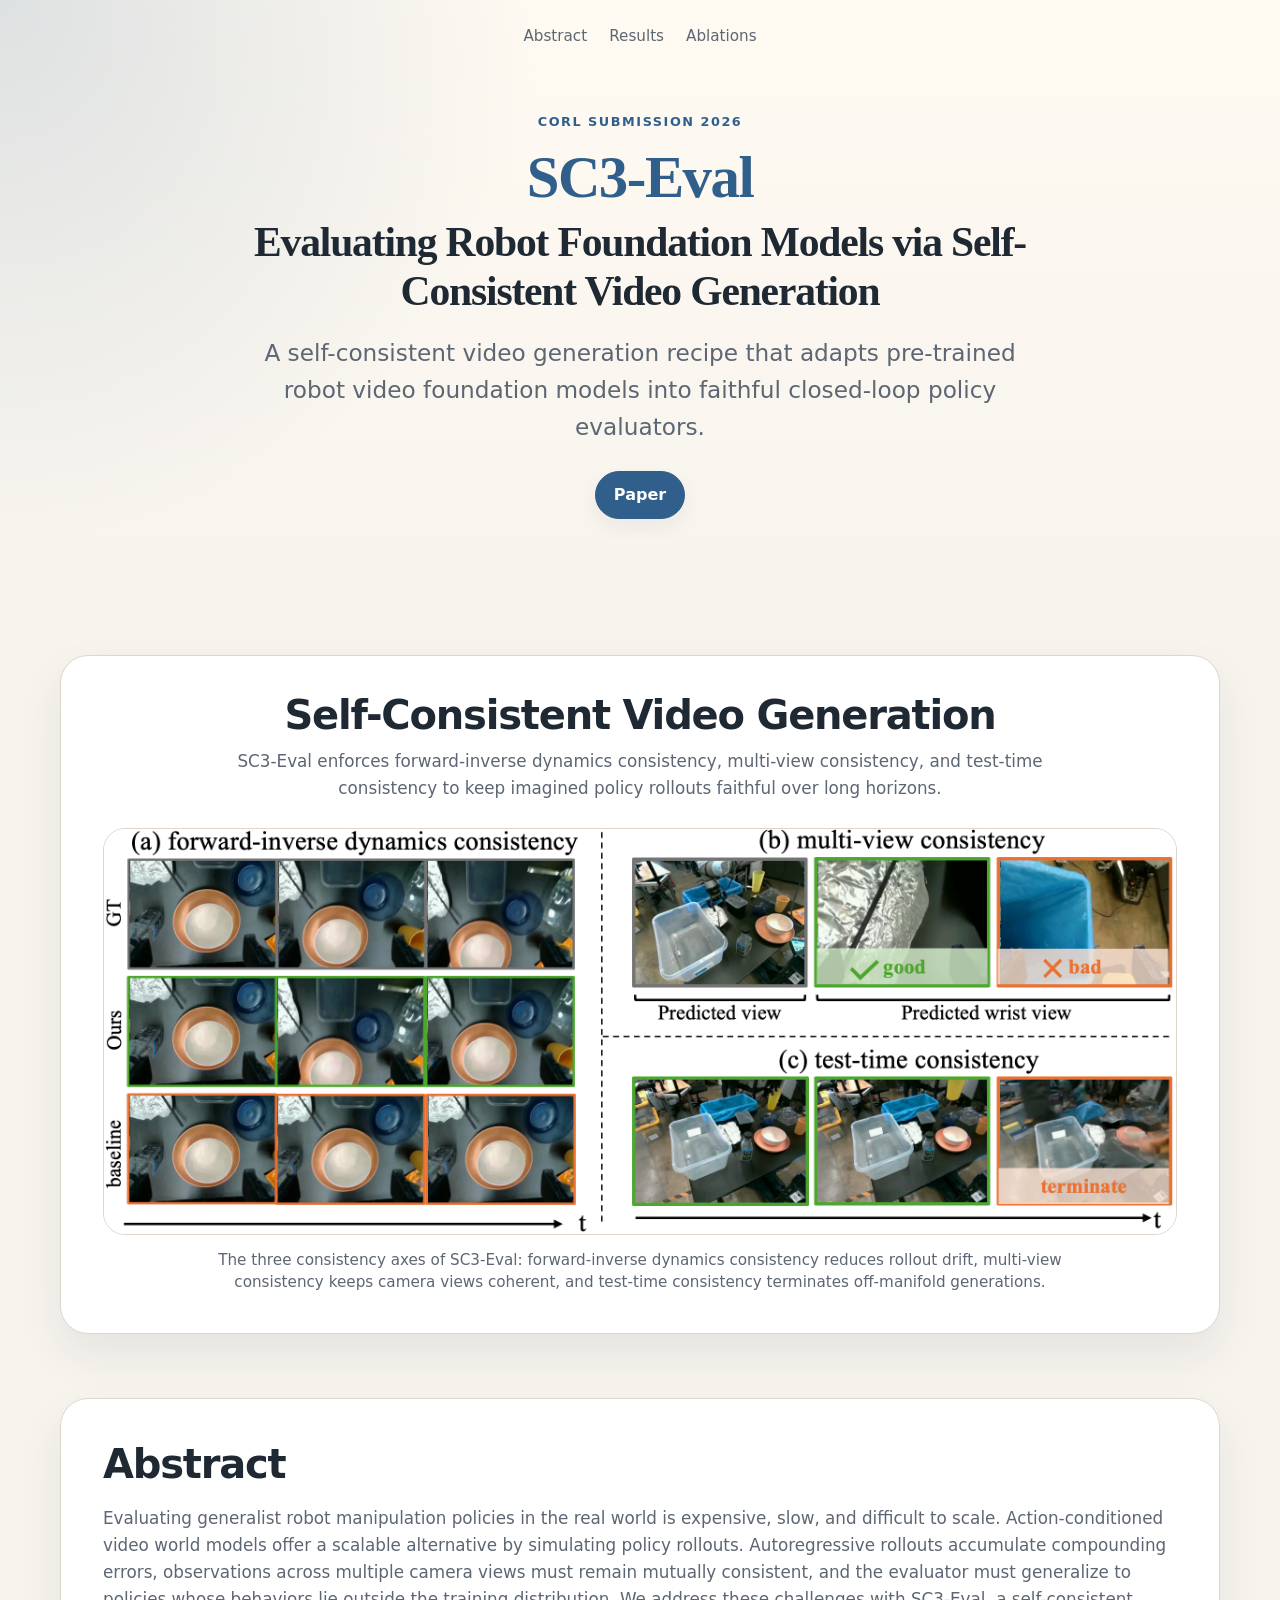
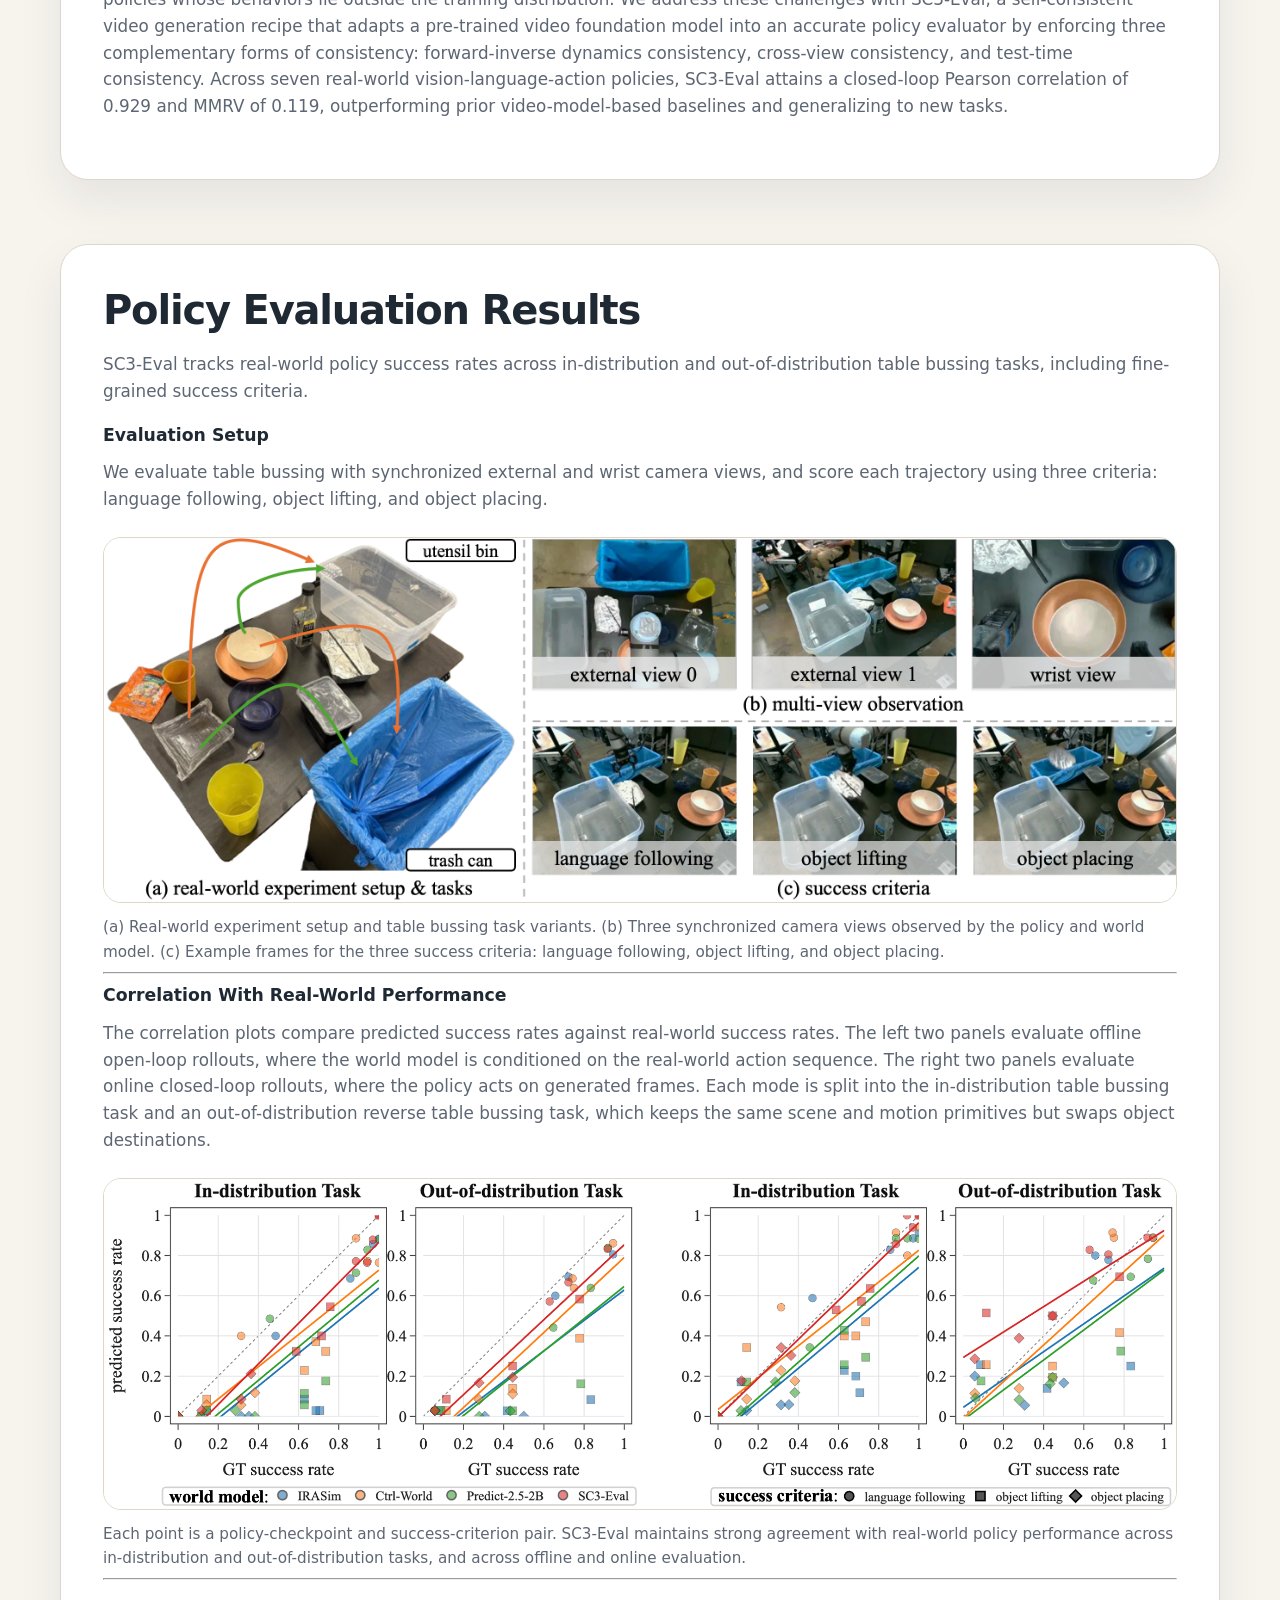
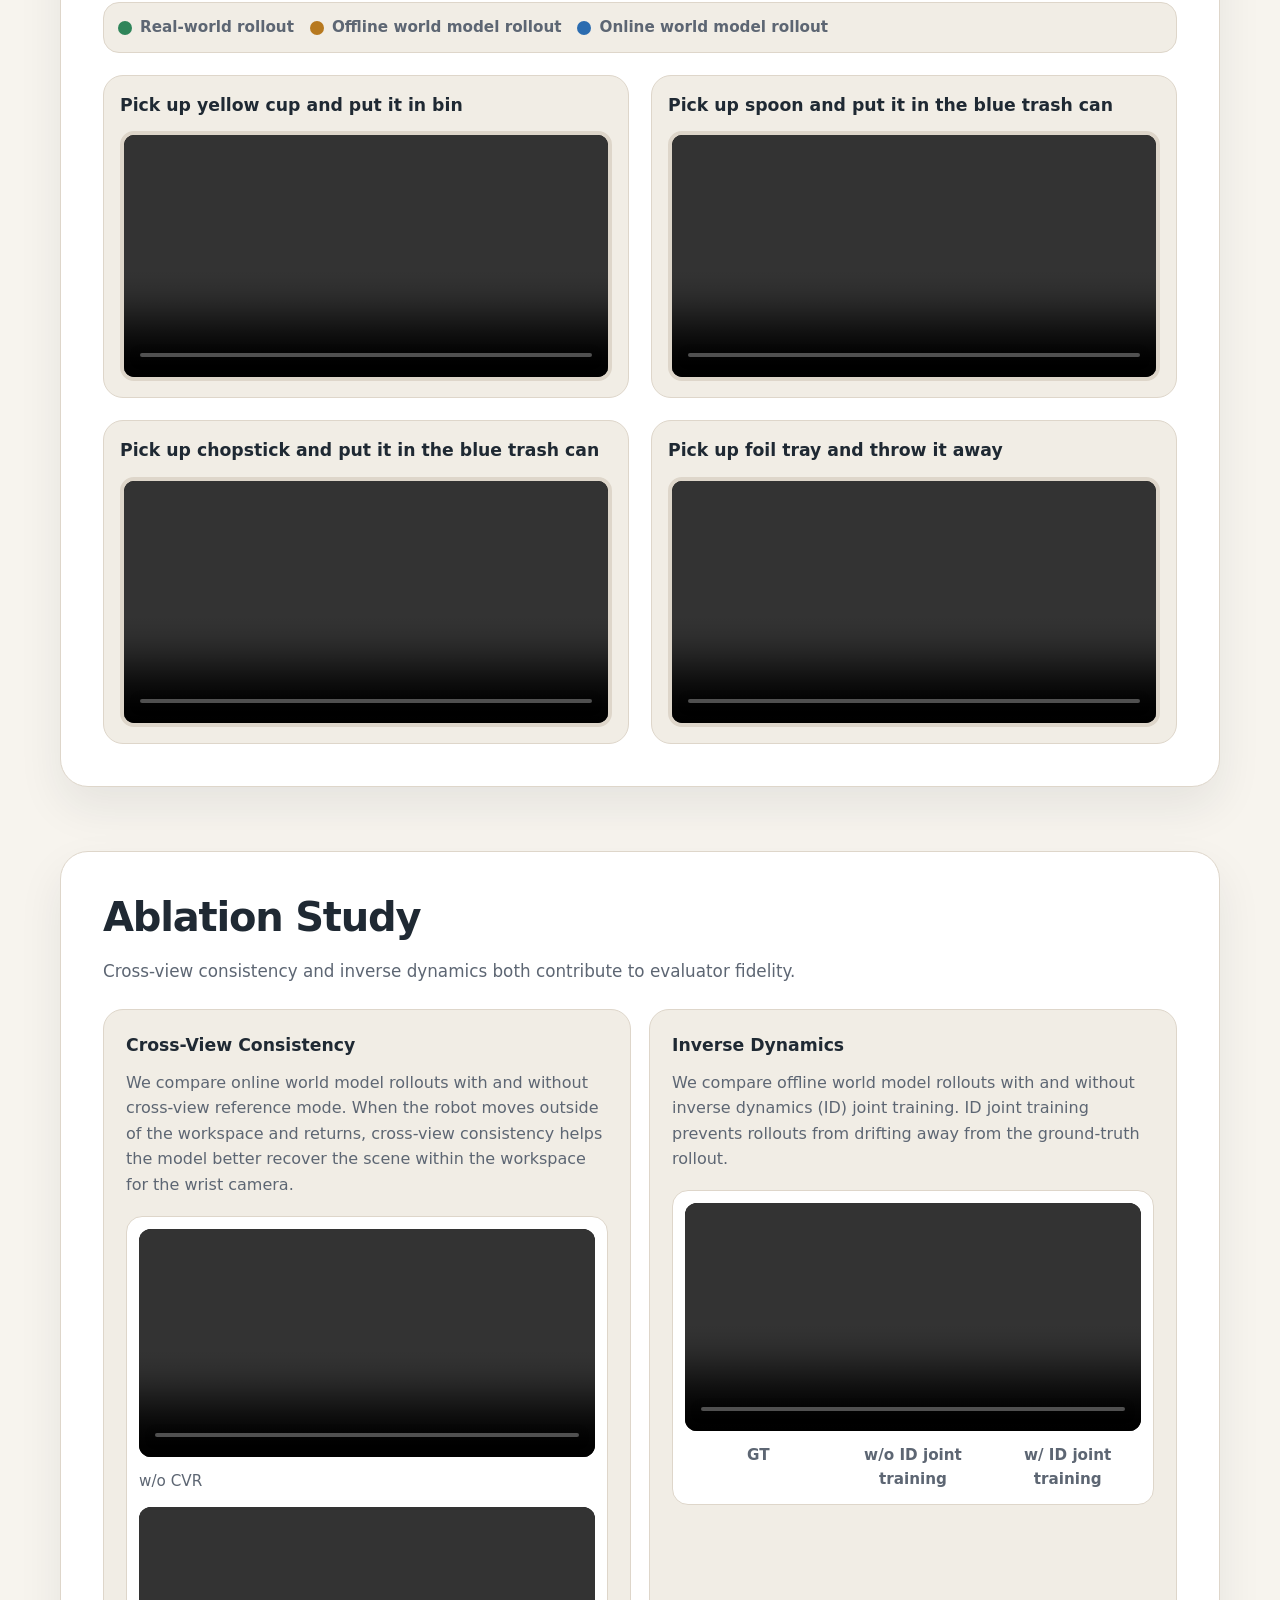
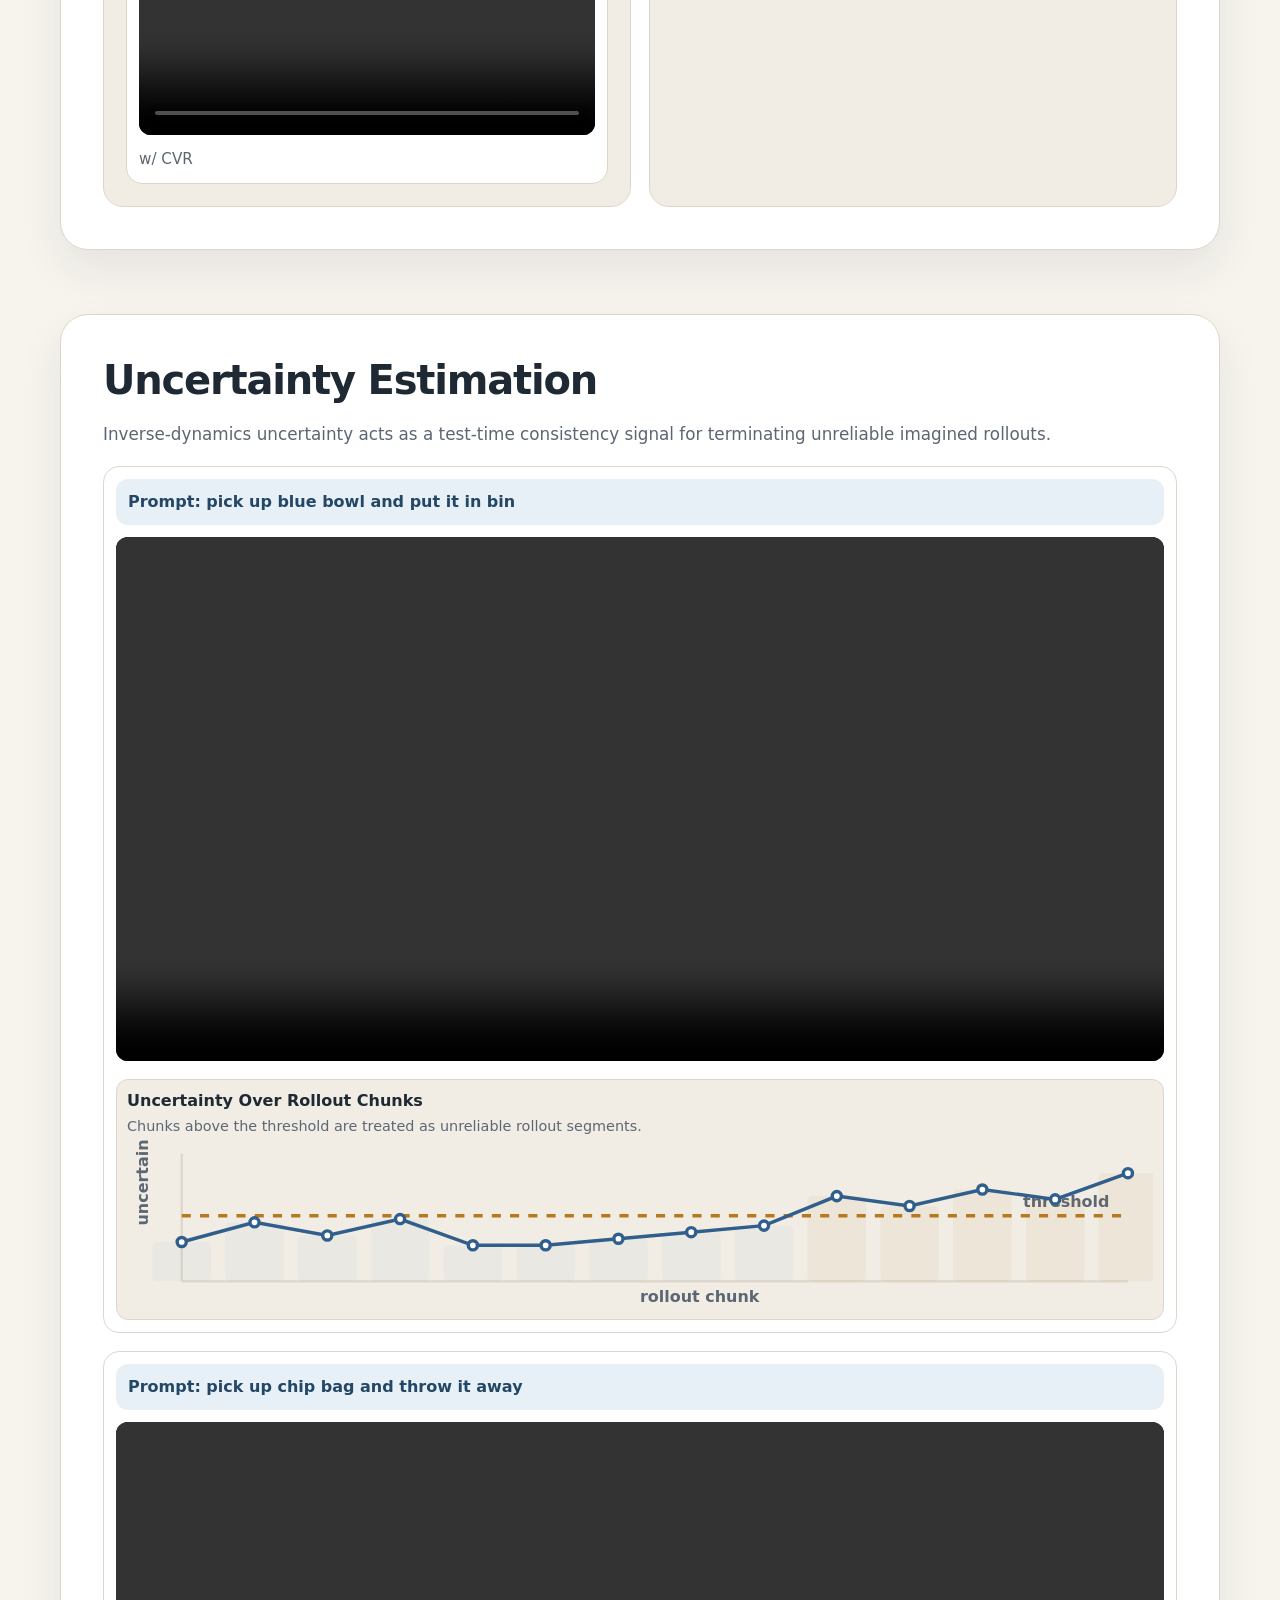
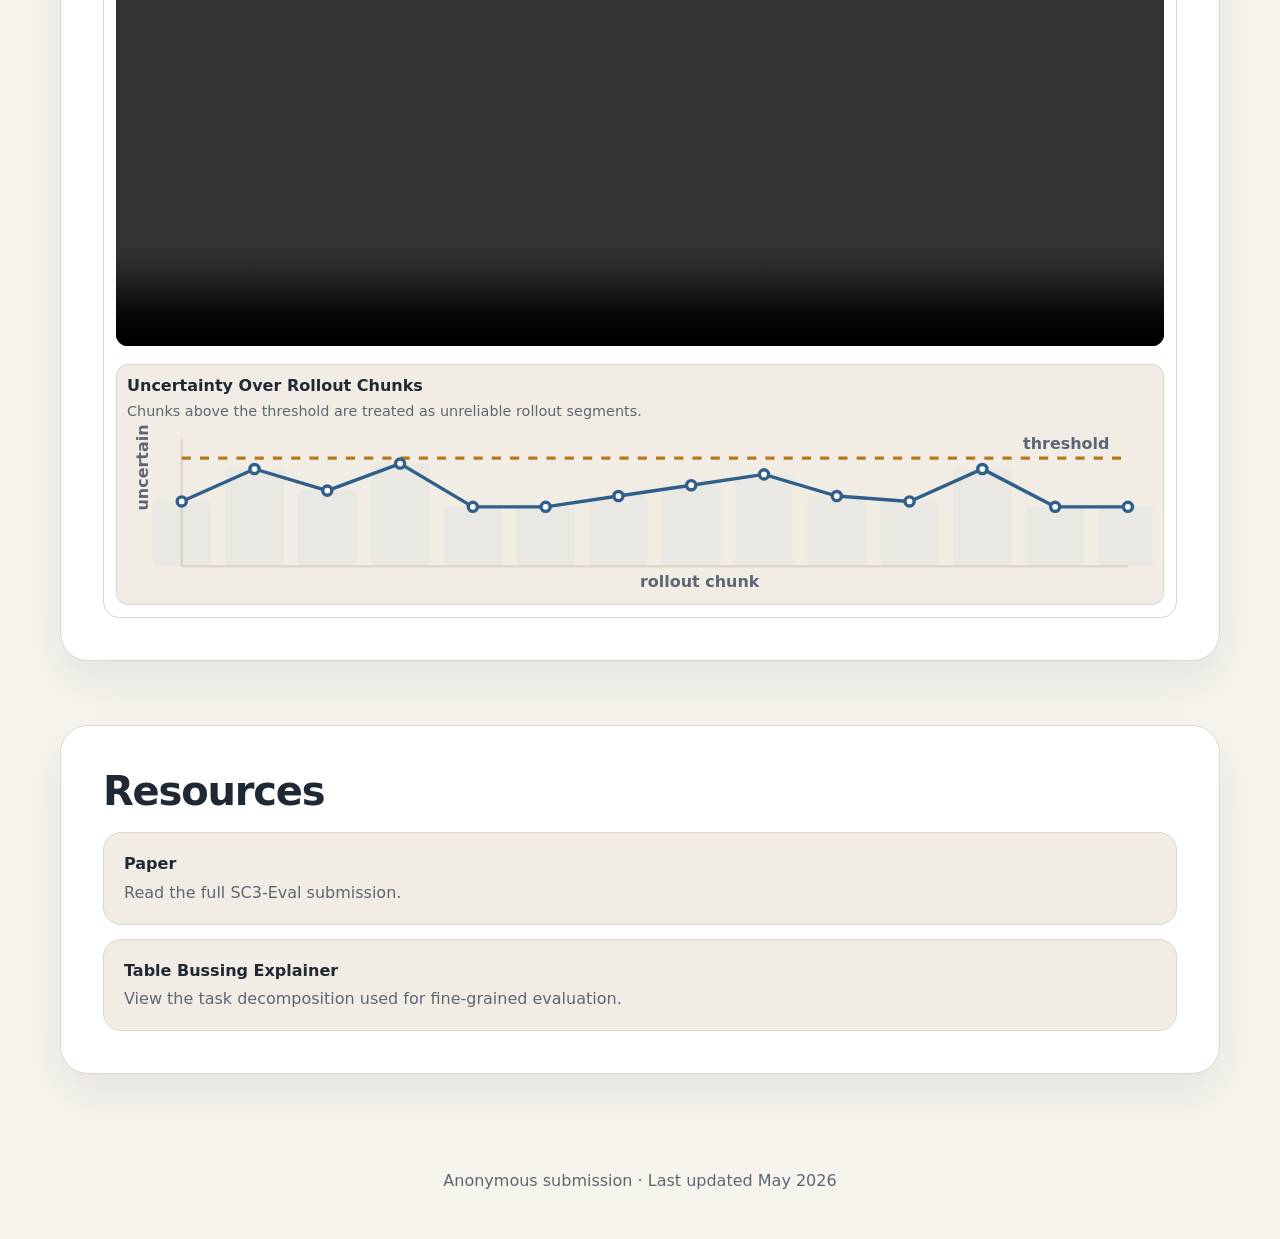
==== index.html @ d570b3e8 "update" ====
<!doctype html>
<html lang="en">
  <head>
    <meta charset="utf-8">
    <meta name="viewport" content="width=device-width, initial-scale=1">
    <meta
      name="description"
      content="Project page for SC3-Eval: Evaluating Robot Foundation Models via Self-Consistent Video Generation."
    >
    <title>SC3-Eval | Project Page</title>
    <link rel="stylesheet" href="styles.css">
  </head>
  <body>
    <header class="site-hero">
      <nav class="top-nav" aria-label="Page sections">
        <a href="#abstract">Abstract</a>
        <a href="#results">Results</a>
        <a href="#ablation-study">Ablations</a>
      </nav>

      <div class="container hero-content">
        <p class="eyebrow">CoRL Submission 2026</p>
        <h1>
          <span class="title-prefix">SC3-Eval</span>
          <span class="title-main">Evaluating Robot Foundation Models via Self-Consistent Video Generation</span>
        </h1>
        <p class="subtitle">
          A self-consistent video generation recipe that adapts pre-trained robot video foundation models into faithful closed-loop policy evaluators.
        </p>

        <div class="button-row" aria-label="Project links">
          <a class="button primary" href="assets/Cosmos%20PI%20Policy%20Evaluation%20%282%29.pdf">Paper</a>
        </div>
      </div>
    </header>

    <main>
      <section class="container teaser-section" aria-labelledby="teaser-title">
        <h2 id="teaser-title">Self-Consistent Video Generation</h2>
        <p>
          SC3-Eval enforces forward-inverse dynamics consistency, multi-view
          consistency, and test-time consistency to keep imagined policy rollouts
          faithful over long horizons.
        </p>
        <figure class="teaser-figure">
          <img
            class="teaser-image"
            src="assets/teaser_v4.png"
            alt="SC3-Eval consistency axes for forward-inverse dynamics, multi-view prediction, and test-time rollout termination"
          >
          <figcaption>
            The three consistency axes of SC3-Eval: forward-inverse dynamics
            consistency reduces rollout drift, multi-view consistency keeps
            camera views coherent, and test-time consistency terminates
            off-manifold generations.
          </figcaption>
        </figure>
      </section>

      <section class="container section" id="abstract" aria-labelledby="abstract-title">
        <h2 id="abstract-title">Abstract</h2>
        <p>
          Evaluating generalist robot manipulation policies in the real world is
          expensive, slow, and difficult to scale. Action-conditioned video
          world models offer a scalable alternative by simulating policy
          rollouts. Autoregressive rollouts accumulate compounding errors,
          observations across multiple camera views must remain mutually
          consistent, and the evaluator must generalize to policies whose
          behaviors lie outside the training distribution. We address these
          challenges with SC3-Eval, a self-consistent video generation recipe
          that adapts a pre-trained video foundation model into an accurate
          policy evaluator by enforcing three complementary forms of
          consistency: forward-inverse dynamics consistency, cross-view
          consistency, and test-time consistency. Across seven real-world
          vision-language-action policies, SC3-Eval attains a closed-loop
          Pearson correlation of 0.929 and MMRV of 0.119, outperforming prior
          video-model-based baselines and generalizing to new tasks.
        </p>
      </section>

      <section class="container section" id="results" aria-labelledby="policy-evaluation-title">
        <h2 id="policy-evaluation-title">Policy Evaluation Results</h2>
        <p>
          SC3-Eval tracks real-world policy success rates across
          in-distribution and out-of-distribution table bussing tasks, including
          fine-grained success criteria.
        </p>
        <h3>Evaluation Setup</h3>
        <p>
          We evaluate table bussing with synchronized external and wrist camera
          views, and score each trajectory using three criteria: language
          following, object lifting, and object placing.
        </p>
        <figure>
          <img
            class="section-image"
            src="assets/exp_setup_v3.png"
            alt="Real-world table bussing setup with forward and reverse task arrows, three camera views, and three success criteria"
          >
          <figcaption>
            (a) Real-world experiment setup and table bussing task variants.
            (b) Three synchronized camera views observed by the policy and
            world model. (c) Example frames for the three success criteria:
            language following, object lifting, and object placing.
          </figcaption>
        </figure>
        <hr></hr>
        <h3>Correlation With Real-World Performance</h3>
        <p>
          The correlation plots compare predicted success rates against
          real-world success rates. The left two panels evaluate offline
          open-loop rollouts, where the world model is conditioned on the
          real-world action sequence. The right two panels evaluate online
          closed-loop rollouts, where the policy acts on generated frames. Each
          mode is split into the in-distribution table bussing task and an
          out-of-distribution reverse table bussing task, which keeps the same
          scene and motion primitives but swaps object destinations.
        </p>
        <figure>
          <img
            class="section-image"
            src="assets/corr_v3.png"
            alt="Policy evaluation correlation between predicted and ground-truth success rates"
          >
          <figcaption>
            Each point is a policy-checkpoint and success-criterion pair.
            SC3-Eval maintains strong agreement with real-world policy
            performance across in-distribution and out-of-distribution tasks,
            and across offline and online evaluation.
          </figcaption>
        </figure>
        <hr></hr>
        <div class="rollout-legend" aria-label="Rollout boundary color legend">
          <span><i class="legend-swatch real-world"></i>Real-world rollout</span>
          <span><i class="legend-swatch offline-model"></i>Offline world model rollout</span>
          <span><i class="legend-swatch online-model"></i>Online world model rollout</span>
        </div>
        <div class="rollout-groups" aria-label="Policy evaluation rollout videos">
          <div class="rollout-group">
            <h3>Pick up yellow cup and put it in bin</h3>
            <div class="video-grid">
              <figure class="video-card combined-video-card">
                <video controls preload="metadata">
                  <source src="assets/rollouts_combined/pick_up_yellow_cup_and_put_it_in_bin.mp4" type="video/mp4">
                </video>
              </figure>
            </div>
          </div>
          <div class="rollout-group">
            <h3>Pick up spoon and put it in the blue trash can</h3>
            <div class="video-grid">
              <figure class="video-card combined-video-card">
                <video controls preload="metadata">
                  <source src="assets/rollouts_combined/pick_up_spoon_and_put_spoon_in_the_blue_trash_can.mp4" type="video/mp4">
                </video>
              </figure>
            </div>
          </div>
          <div class="rollout-group">
            <h3>Pick up chopstick and put it in the blue trash can</h3>
            <div class="video-grid">
              <figure class="video-card combined-video-card">
                <video controls preload="metadata">
                  <source src="assets/rollouts_combined/pick_up_chopstick_and_put_chopstick_in_the_blue_trash_can.mp4" type="video/mp4">
                </video>
              </figure>
            </div>
          </div>
          <div class="rollout-group">
            <h3>Pick up foil tray and throw it away</h3>
            <div class="video-grid">
              <figure class="video-card combined-video-card">
                <video controls preload="metadata">
                  <source src="assets/rollouts_combined/pick_up_foil_tray_and_throw_it_away.mp4" type="video/mp4">
                </video>
              </figure>
            </div>
          </div>
        </div>
      </section>

      <section class="container section" id="ablation-study" aria-labelledby="ablation-study-title">
        <h2 id="ablation-study-title">Ablation Study</h2>
        <p>
          Cross-view consistency and inverse dynamics both contribute to
          evaluator fidelity.
        </p>
        <div class="subsection-grid">
          <article class="subsection-card">
            <h3>Cross-View Consistency</h3>
            <p>
              We compare online world model rollouts with and without
              cross-view reference mode. When the robot moves outside of the
              workspace and returns, cross-view consistency helps the model
              better recover the scene within the workspace for the wrist
              camera.
            </p>
            <div class="ablation-video-card">
              <div class="comparison-video-grid" aria-label="Cross-view reference mode ablation videos">
                <figure>
                  <video controls preload="metadata">
                    <source src="assets/ablation_cvr/2026-04-02-164803Z-ur5e_single_4-d593b47b0e88__eval_17725__apr8_oct14_pretrain_rerun_80000__pick_up_bottle_and_throw_it_away_wo_cvr_bottomrow.mp4" type="video/mp4">
                  </video>
                  <figcaption>w/o CVR</figcaption>
                </figure>
                <figure>
                  <video controls preload="metadata">
                    <source src="assets/ablation_cvr/2026-04-02-164632Z-ur5e_single_4-f528b7d80a5f__eval_17725__apr8_episode_buckets_120000__pick_up_bottle_and_throw_it_away_w_cvr_bottomrow.mp4" type="video/mp4">
                  </video>
                  <figcaption>w/ CVR</figcaption>
                </figure>
              </div>
            </div>
          </article>
          <article class="subsection-card">
            <h3>Inverse Dynamics</h3>
            <p>
              We compare offline world model rollouts with and without inverse
              dynamics (ID) joint training. ID joint training prevents rollouts
              from drifting away from the ground-truth rollout.
            </p>
            <div class="ablation-video-card">
              <figure>
                <video controls preload="metadata">
                  <source src="assets/ablation_id/inverse_dynamics_ablation_horizontal.mp4" type="video/mp4">
                </video>
                <figcaption class="split-caption">
                  <span>GT</span>
                  <span>w/o ID joint training</span>
                  <span>w/ ID joint training</span>
                </figcaption>
              </figure>
            </div>
          </article>
        </div>
      </section>

      <section class="container section" id="uncertainty-estimation" aria-labelledby="uncertainty-estimation-title">
        <h2 id="uncertainty-estimation-title">Uncertainty Estimation</h2>
        <p>
          Inverse-dynamics uncertainty acts as a test-time consistency signal
          for terminating unreliable imagined rollouts.
        </p>
        <div class="ablation-video-card">
          <p class="prompt-label">
            Prompt: pick up blue bowl and put it in bin
          </p>
          <figure>
            <video class="uncertainty-video" controls preload="metadata">
              <source src="assets/uncertainty/2026-04-02-084739Z-ur5e_single_4-5168577acfce__eval_17725__apr8_episode_buckets_120000__pick_up_blue_bowl_and_put_it_in_bin_bottomrow.mp4" type="video/mp4">
            </video>
          </figure>
          <div
            class="uncertainty-chart"
            data-src="assets/uncertainty/2026-04-02-084739Z-ur5e_single_4-5168577acfce__eval_17725__apr8_episode_buckets_120000__pick_up_blue_bowl_and_put_it_in_bin_bottomrow_uncertainty.json"
            aria-label="Uncertainty values over rollout chunks"
          >
            <p>Loading uncertainty visualization...</p>
          </div>
        </div>
        <div class="ablation-video-card">
          <p class="prompt-label">
            Prompt: pick up chip bag and throw it away
          </p>
          <figure>
            <video class="uncertainty-video" controls preload="metadata">
              <source src="assets/uncertainty/2026-04-02-160529Z-ur5e_single_4-08c100b2b0b8__eval_17725__apr8_full_large_run_5_100000_rtb__pick_up_chip_bag_and_throw_it_away_bottomrow.mp4" type="video/mp4">
            </video>
          </figure>
          <div
            class="uncertainty-chart"
            data-src="assets/uncertainty/2026-04-02-160529Z-ur5e_single_4-08c100b2b0b8__eval_17725__apr8_full_large_run_5_100000_rtb__pick_up_chip_bag_and_throw_it_away_uncertainty.json"
            aria-label="Uncertainty values over rollout chunks"
          >
            <p>Loading uncertainty visualization...</p>
          </div>
        </div>
      </section>

      <section class="container section" aria-labelledby="resources-title">
        <h2 id="resources-title">Resources</h2>
        <div class="resource-list">
          <a href="assets/Cosmos%20PI%20Policy%20Evaluation%20%282%29.pdf">
            <strong>Paper</strong>
            <span>Read the full SC3-Eval submission.</span>
          </a>
          <a href="assets/table_bussing_explainer.pdf">
            <strong>Table Bussing Explainer</strong>
            <span>View the task decomposition used for fine-grained evaluation.</span>
          </a>
        </div>
      </section>

    </main>

    <footer class="site-footer">
      <div class="container">
        <p>
          Anonymous submission &middot; Last updated May 2026
        </p>
      </div>
    </footer>
    <script>
      async function renderUncertaintyChart(chart) {
        try {
          const response = await fetch(chart.dataset.src);
          const data = await response.json();
          const values = data.uncertainty || [];
          const threshold = data.threshold;
          if (!values.length || typeof threshold !== "number") {
            throw new Error("Invalid uncertainty data");
          }

          const width = 900;
          const height = 150;
          const padding = { top: 12, right: 22, bottom: 26, left: 48 };
          const plotWidth = width - padding.left - padding.right;
          const plotHeight = height - padding.top - padding.bottom;
          const maxValue = Math.max(...values, threshold) * 1.18;
          const x = (index) => padding.left + (plotWidth * index) / Math.max(values.length - 1, 1);
          const y = (value) => padding.top + plotHeight - (plotHeight * value) / maxValue;
          const points = values.map((value, index) => `${x(index)},${y(value)}`).join(" ");
          const thresholdY = y(threshold);

          const bars = values.map((value, index) => {
            const barWidth = Math.max(plotWidth / values.length - 8, 10);
            const barX = x(index) - barWidth / 2;
            const barY = y(value);
            const barHeight = padding.top + plotHeight - barY;
            const className = value >= threshold ? "uncertainty-bar is-above" : "uncertainty-bar";
            return `<rect class="${className}" data-index="${index}" x="${barX}" y="${barY}" width="${barWidth}" height="${barHeight}" rx="4"></rect>`;
          }).join("");

          chart.innerHTML = `
            <div class="chart-header">
              <div>
                <h3>Uncertainty Over Rollout Chunks</h3>
                <p>Chunks above the threshold are treated as unreliable rollout segments.</p>
              </div>
            </div>
            <svg viewBox="0 0 ${width} ${height}" role="img" aria-label="Uncertainty chart">
              <line class="axis" x1="${padding.left}" y1="${padding.top}" x2="${padding.left}" y2="${padding.top + plotHeight}"></line>
              <line class="axis" x1="${padding.left}" y1="${padding.top + plotHeight}" x2="${padding.left + plotWidth}" y2="${padding.top + plotHeight}"></line>
              <line class="threshold-line" x1="${padding.left}" y1="${thresholdY}" x2="${padding.left + plotWidth}" y2="${thresholdY}"></line>
              <text class="threshold-label" x="${padding.left + plotWidth - 92}" y="${thresholdY - 8}">threshold</text>
              <g class="bars">${bars}</g>
              <polyline class="uncertainty-line" points="${points}"></polyline>
              ${values.map((value, index) => `<circle cx="${x(index)}" cy="${y(value)}" r="4"></circle>`).join("")}
              <text class="axis-label" x="${width / 2}" y="${height - 8}">rollout chunk</text>
              <text class="axis-label y-label" x="18" y="${height / 2}">uncertainty</text>
            </svg>
          `;

          const video = chart.closest(".ablation-video-card")?.querySelector(".uncertainty-video");
          const chartBars = Array.from(chart.querySelectorAll(".uncertainty-bar"));
          const syncBarsToVideo = () => {
            if (!video || !Number.isFinite(video.duration) || video.duration <= 0) return;
            const progress = Math.min(video.currentTime / video.duration, 1);
            const activeIndex = Math.min(values.length - 1, Math.floor(progress * values.length));

            chartBars.forEach((bar, index) => {
              const shouldShow = video.currentTime > 0 && index <= activeIndex;
              bar.classList.toggle("is-visible", shouldShow);
              bar.classList.toggle("is-current", shouldShow && index === activeIndex);
            });
          };

          if (video) {
            video.addEventListener("loadedmetadata", syncBarsToVideo);
            video.addEventListener("timeupdate", syncBarsToVideo);
            video.addEventListener("seeked", syncBarsToVideo);
            video.addEventListener("ended", () => {
              chartBars.forEach((bar) => bar.classList.add("is-visible"));
              chartBars.at(-1)?.classList.add("is-current");
            });
          }
        } catch (error) {
          chart.innerHTML = "<p>Unable to load uncertainty visualization. Serve the site locally or deploy it to fetch the JSON file.</p>";
        }
      }

      document.querySelectorAll(".uncertainty-chart").forEach(renderUncertaintyChart);
    </script>
  </body>
</html>
---- styles.css ----
:root {
  color-scheme: light;
  --background: #f7f4ee;
  --surface: #ffffff;
  --surface-muted: #f1ede5;
  --text: #1f2933;
  --muted: #5d6673;
  --border: #ded6ca;
  --accent: #315f8c;
  --accent-strong: #244766;
  --accent-soft: #e7f0f7;
  --shadow: 0 20px 45px rgba(31, 41, 51, 0.08);
}

* {
  box-sizing: border-box;
}

html {
  scroll-behavior: smooth;
}

body {
  margin: 0;
  background: var(--background);
  color: var(--text);
  font-family: Inter, ui-sans-serif, system-ui, -apple-system, BlinkMacSystemFont, "Segoe UI", sans-serif;
  line-height: 1.6;
}

a {
  color: var(--accent);
  text-decoration: none;
}

a:hover {
  color: var(--accent-strong);
  text-decoration: underline;
}

.container {
  width: min(1160px, calc(100% - 48px));
  margin: 0 auto;
}

.site-hero {
  background:
    radial-gradient(circle at top left, rgba(49, 95, 140, 0.16), transparent 34rem),
    linear-gradient(180deg, #fffaf2 0%, var(--background) 100%);
  padding: 24px 0 72px;
}

.top-nav {
  display: flex;
  justify-content: center;
  gap: 22px;
  margin-bottom: 64px;
  font-size: 0.95rem;
}

.top-nav a {
  color: var(--muted);
}

.hero-content {
  text-align: center;
}

.eyebrow {
  margin: 0 0 14px;
  color: var(--accent);
  font-size: 0.8rem;
  font-weight: 700;
  letter-spacing: 0.12em;
  text-transform: uppercase;
}

h1,
h2,
h3,
p {
  margin-top: 0;
}

h1 {
  max-width: 960px;
  margin: 0 auto 18px;
  font-family: Georgia, "Times New Roman", serif;
  font-size: clamp(2.25rem, 5.6vw, 4.75rem);
  line-height: 1.04;
  letter-spacing: -0.045em;
}

h1 span {
  display: block;
}

.title-prefix {
  color: var(--accent);
  font-size: 0.82em;
  letter-spacing: -0.025em;
}

.title-main {
  max-width: 820px;
  margin: 10px auto 0;
  font-size: 0.58em;
  line-height: 1.18;
  letter-spacing: -0.028em;
}

h2 {
  margin-bottom: 18px;
  font-size: clamp(1.75rem, 4vw, 2.5rem);
  line-height: 1.15;
  letter-spacing: -0.03em;
}

h3 {
  margin-bottom: 10px;
  font-size: 1.08rem;
}

.subtitle {
  max-width: 760px;
  margin: 0 auto 26px;
  color: var(--muted);
  font-size: clamp(1.1rem, 2.3vw, 1.45rem);
}

.button-row {
  display: flex;
  flex-wrap: wrap;
  justify-content: center;
  gap: 12px;
}

.button {
  display: inline-flex;
  align-items: center;
  justify-content: center;
  min-height: 44px;
  padding: 10px 18px;
  border: 1px solid var(--border);
  border-radius: 999px;
  background: rgba(255, 255, 255, 0.74);
  color: var(--text);
  font-weight: 700;
  box-shadow: 0 8px 20px rgba(31, 41, 51, 0.06);
}

.button:hover {
  border-color: var(--accent);
  color: var(--accent-strong);
  text-decoration: none;
}

.button.primary {
  border-color: var(--accent);
  background: var(--accent);
  color: #ffffff;
}

.button.primary:hover {
  background: var(--accent-strong);
  color: #ffffff;
}

.section,
.teaser-section {
  margin: 64px auto;
  padding: 42px;
  border: 1px solid var(--border);
  border-radius: 28px;
  background: var(--surface);
  box-shadow: var(--shadow);
}

.teaser-section {
  padding: 36px 42px 40px;
  text-align: center;
}

.teaser-section p,
.section > p {
  color: var(--muted);
  font-size: 1.05rem;
}

.teaser-section h2 {
  margin-bottom: 10px;
}

.teaser-section > p {
  max-width: 820px;
  margin: 0 auto 26px;
}

.teaser-figure {
  margin: 0;
}

.teaser-image {
  display: block;
  width: 100%;
  border: 1px solid var(--border);
  border-radius: 22px;
  background: #ffffff;
}

.teaser-figure figcaption {
  max-width: 860px;
  margin: 14px auto 0;
  color: var(--muted);
  line-height: 1.45;
}

.subsection-grid {
  display: grid;
  grid-template-columns: repeat(2, minmax(0, 1fr));
  gap: 18px;
  margin-top: 24px;
}

.subsection-card {
  padding: 22px;
  border: 1px solid var(--border);
  border-radius: 20px;
  background: var(--surface-muted);
}

.subsection-card p {
  color: var(--muted);
}

.section-image {
  display: block;
  width: 100%;
  margin-top: 24px;
  border: 1px solid var(--border);
  border-radius: 18px;
  background: var(--surface);
}

.ablation-video-card {
  margin-top: 18px;
  padding: 12px;
  border: 1px solid var(--border);
  border-radius: 16px;
  background: var(--surface);
}

.ablation-video-card video {
  display: block;
  width: 100%;
  border-radius: 12px;
  background: #000000;
}

.prompt-label {
  margin-bottom: 12px;
  padding: 10px 12px;
  border-radius: 12px;
  background: var(--accent-soft);
  color: var(--accent-strong);
  font-weight: 800;
}

.uncertainty-chart {
  overflow-x: auto;
  margin-top: 18px;
  padding: 8px 10px;
  border: 1px solid var(--border);
  border-radius: 16px;
  background: var(--surface);
}

.ablation-video-card .uncertainty-chart {
  border-radius: 12px;
  background: var(--surface-muted);
}

.chart-header {
  display: flex;
  align-items: flex-start;
  justify-content: space-between;
  gap: 18px;
  margin-bottom: 2px;
}

.chart-header h3 {
  margin-bottom: 2px;
  font-size: 1rem;
}

.chart-header p,
.uncertainty-chart > p {
  margin-bottom: 0;
  color: var(--muted);
  font-size: 0.9rem;
}

.chart-header span {
  flex: 0 0 auto;
  padding: 6px 10px;
  border-radius: 999px;
  background: var(--accent-soft);
  color: var(--accent-strong);
  font-size: 0.9rem;
  font-weight: 800;
}

.uncertainty-chart svg {
  display: block;
  min-width: 720px;
  width: 100%;
}

.uncertainty-chart .axis {
  stroke: var(--border);
  stroke-width: 2;
}

.uncertainty-chart rect {
  fill: rgba(49, 95, 140, 0.22);
  opacity: 0.18;
  transition: opacity 180ms ease, stroke-width 180ms ease;
}

.uncertainty-chart rect.is-above {
  fill: rgba(183, 121, 31, 0.38);
}

.uncertainty-chart rect.is-visible {
  opacity: 1;
}

.uncertainty-chart rect.is-current {
  stroke: var(--accent-strong);
  stroke-width: 2;
}

.uncertainty-chart circle,
.uncertainty-line {
  fill: none;
  stroke: var(--accent);
  stroke-width: 3;
}

.uncertainty-chart circle {
  fill: var(--surface);
}

.threshold-line {
  stroke: #b7791f;
  stroke-dasharray: 8 8;
  stroke-width: 3;
}

.threshold-label,
.axis-label {
  fill: var(--muted);
  font-size: 14px;
  font-weight: 700;
}

.y-label {
  transform: rotate(-90deg);
  transform-origin: 18px center;
}

.comparison-video-grid {
  display: grid;
  grid-template-columns: 1fr;
  gap: 14px;
}

figure {
  margin: 0;
}

figcaption {
  margin-top: 12px;
  color: var(--muted);
  font-size: 0.95rem;
}

.split-caption {
  display: grid;
  grid-template-columns: repeat(3, minmax(0, 1fr));
  gap: 8px;
  text-align: center;
  font-weight: 700;
}

.rollout-groups {
  display: grid;
  grid-template-columns: repeat(2, minmax(0, 1fr));
  gap: 22px;
  margin-top: 22px;
}

.rollout-legend {
  display: flex;
  flex-wrap: wrap;
  gap: 10px 16px;
  margin-top: 22px;
  padding: 12px 14px;
  border: 1px solid var(--border);
  border-radius: 16px;
  background: var(--surface-muted);
  color: var(--muted);
  font-size: 0.95rem;
  font-weight: 700;
}

.rollout-legend span {
  display: inline-flex;
  align-items: center;
  gap: 8px;
}

.legend-swatch {
  display: inline-block;
  width: 14px;
  height: 14px;
  border-radius: 999px;
}

.legend-swatch.real-world {
  background: #2f855a;
}

.legend-swatch.offline-model {
  background: #b7791f;
}

.legend-swatch.online-model {
  background: #2b6cb0;
}

.rollout-group h3 {
  margin-bottom: 12px;
}

.rollout-group {
  padding: 16px;
  border: 1px solid var(--border);
  border-radius: 20px;
  background: var(--surface-muted);
}

.video-grid {
  display: grid;
  grid-template-columns: 1fr;
  gap: 12px;
  margin-top: 0;
}

.video-card {
  line-height: 1.4;
}

.video-card video {
  display: block;
  width: 100%;
  border: 4px solid var(--border);
  border-radius: 14px;
  background: #000000;
}

.combined-video-card .split-caption {
  margin-top: 10px;
  color: var(--muted);
  font-size: 0.9rem;
}

.resource-list {
  display: grid;
  gap: 14px;
}

.resource-list a {
  display: grid;
  gap: 3px;
  padding: 18px 20px;
  border: 1px solid var(--border);
  border-radius: 18px;
  background: var(--surface-muted);
  color: var(--text);
}

.resource-list a:hover {
  border-color: var(--accent);
  text-decoration: none;
}

.resource-list span {
  color: var(--muted);
}

.site-footer {
  padding: 30px 0 46px;
  color: var(--muted);
  text-align: center;
}

.site-footer p {
  margin-bottom: 0;
}

@media (max-width: 760px) {
  .container {
    width: min(100% - 28px, 1160px);
  }

  .site-hero {
    padding-bottom: 48px;
  }

  .top-nav {
    flex-wrap: wrap;
    gap: 12px 18px;
    margin-bottom: 44px;
  }

  .section,
  .teaser-section {
    margin: 36px auto;
    padding: 24px;
    border-radius: 22px;
  }

  .subsection-grid,
  .comparison-video-grid,
  .rollout-groups,
  .video-grid {
    grid-template-columns: 1fr;
  }

  .button {
    width: 100%;
  }

  .chart-header {
    display: grid;
  }
}
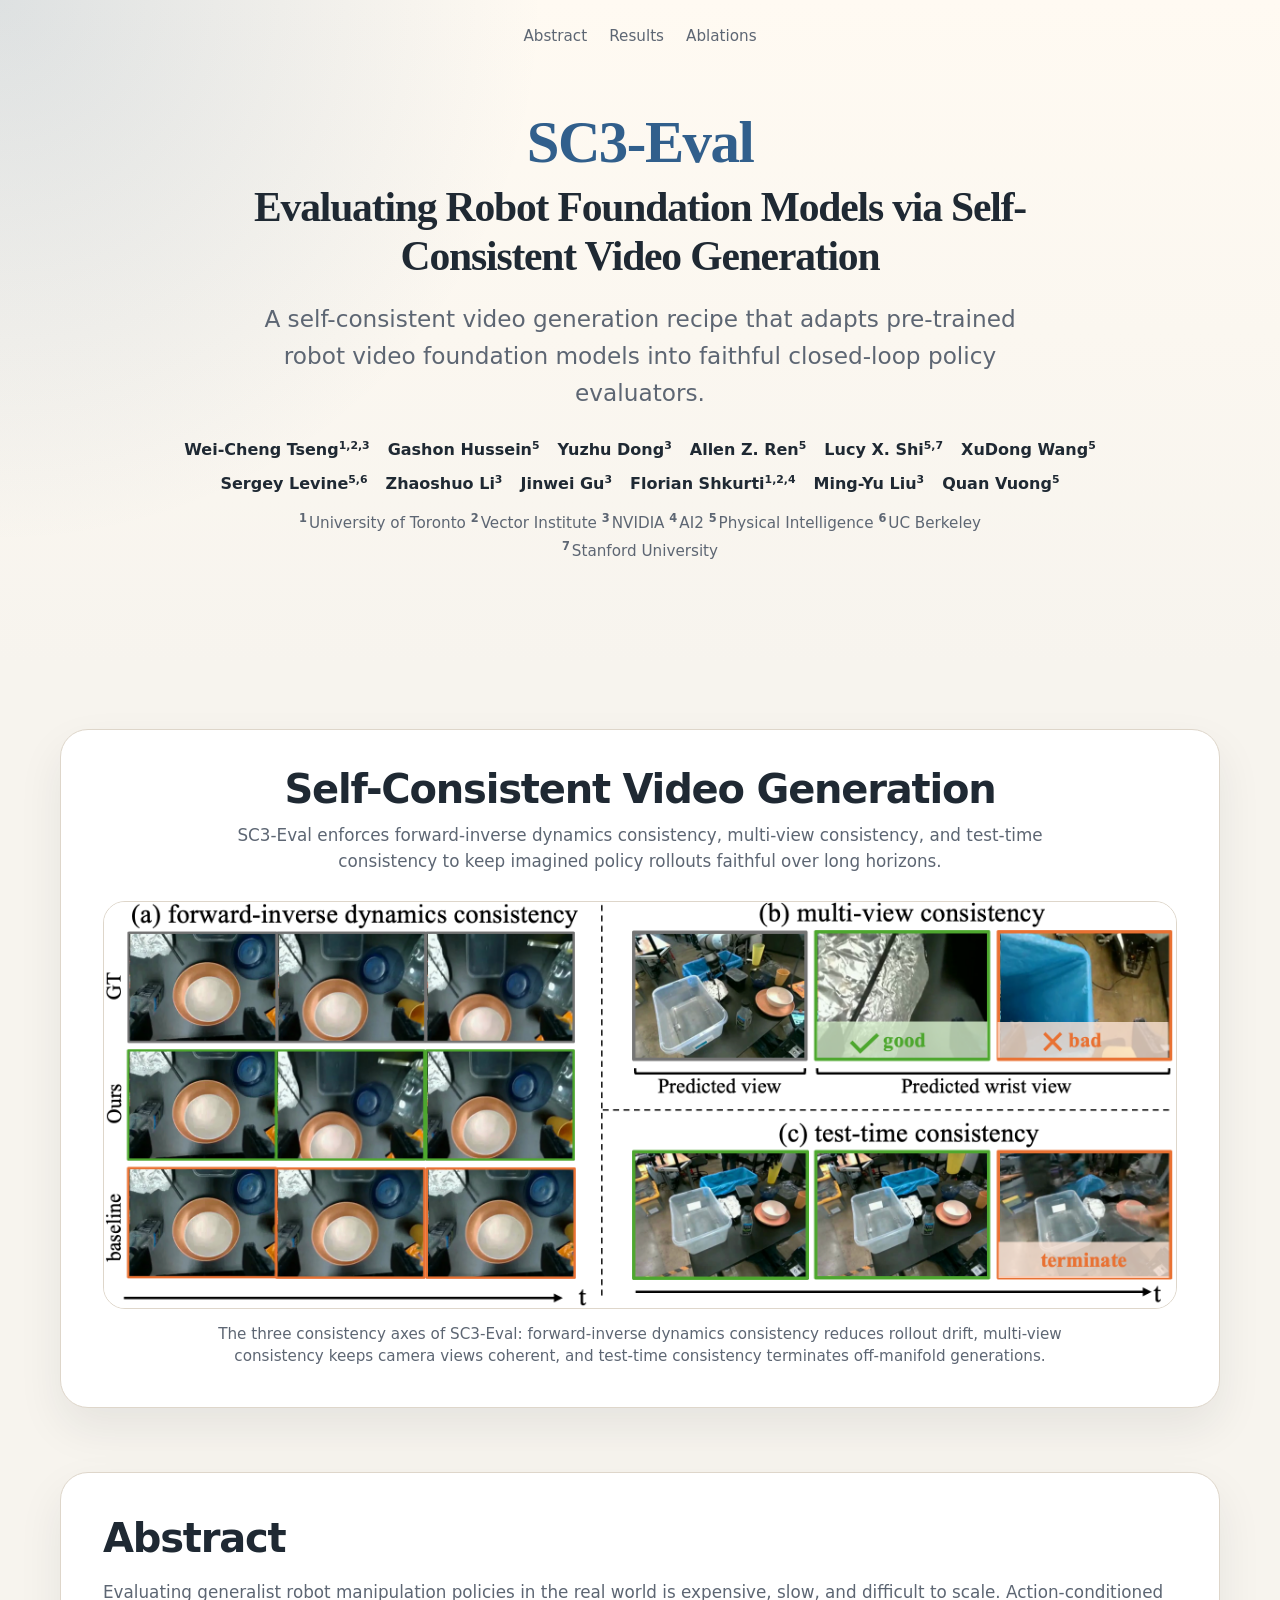
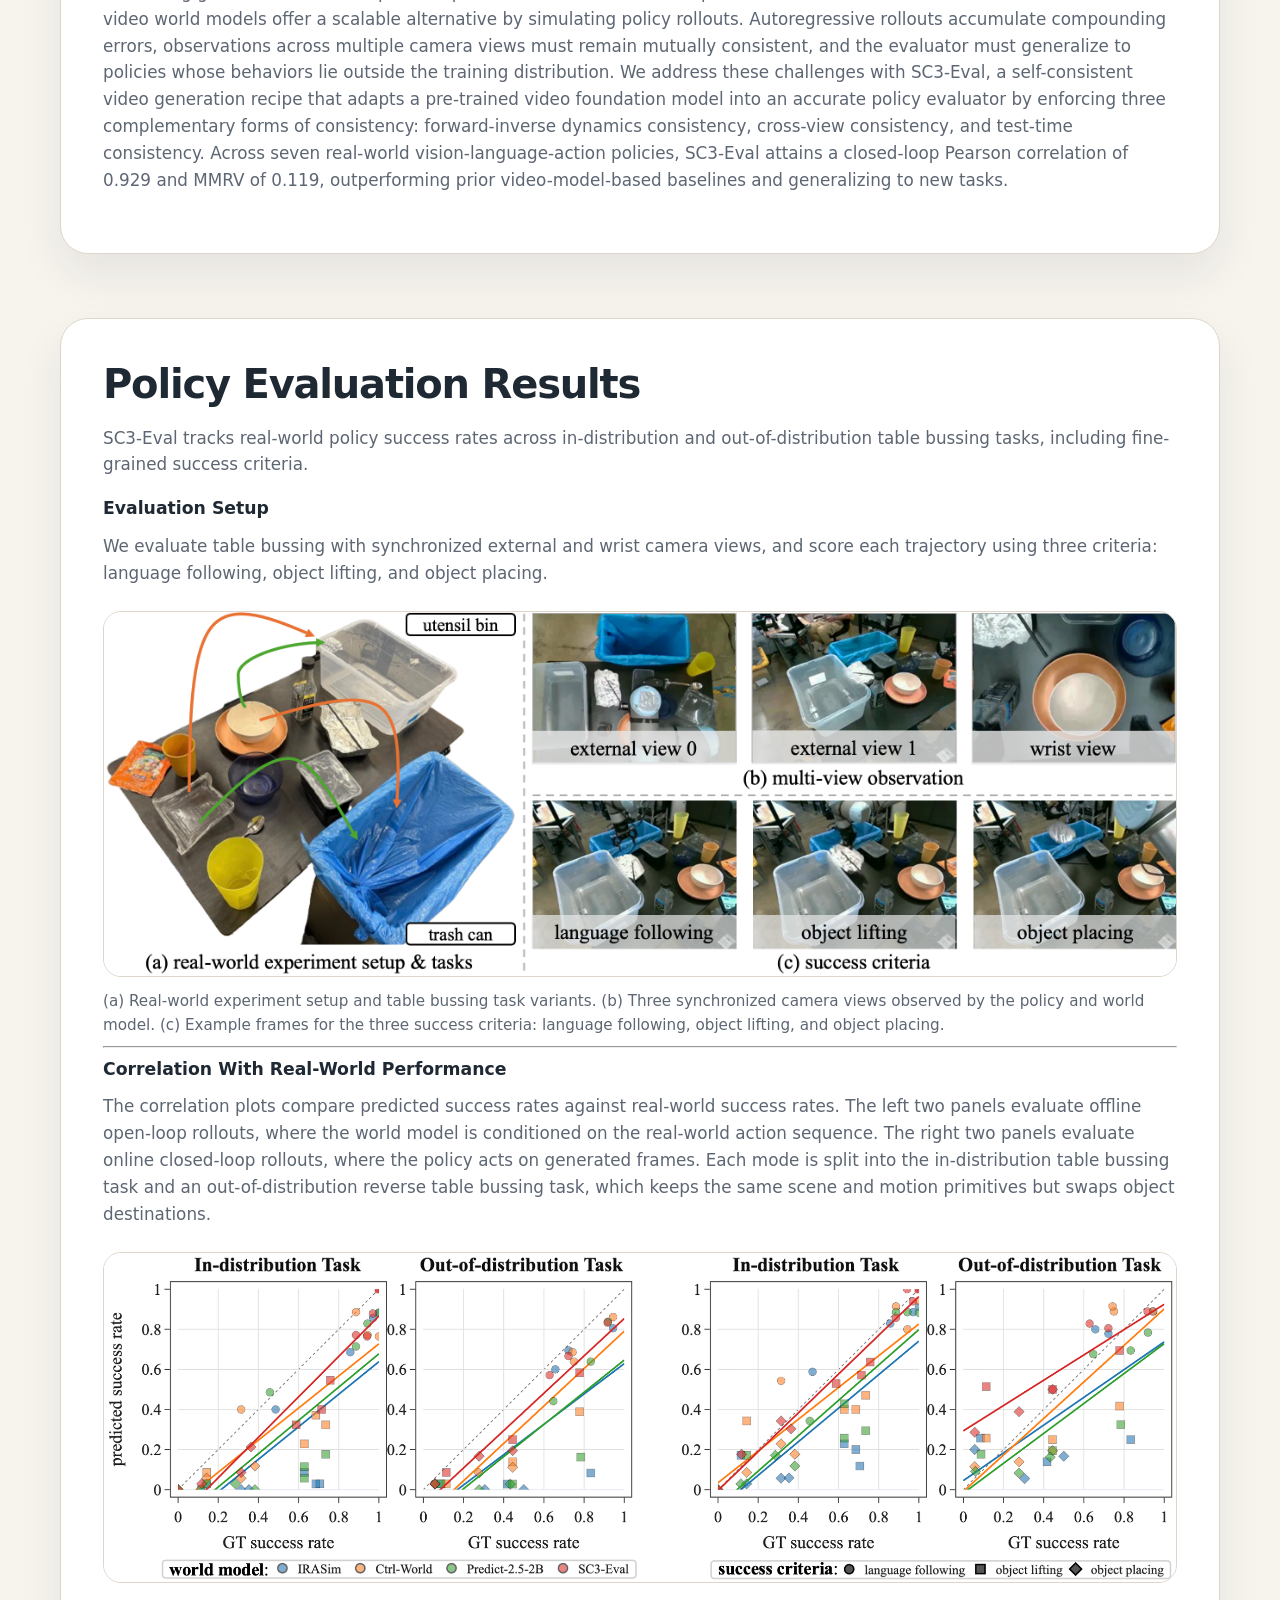
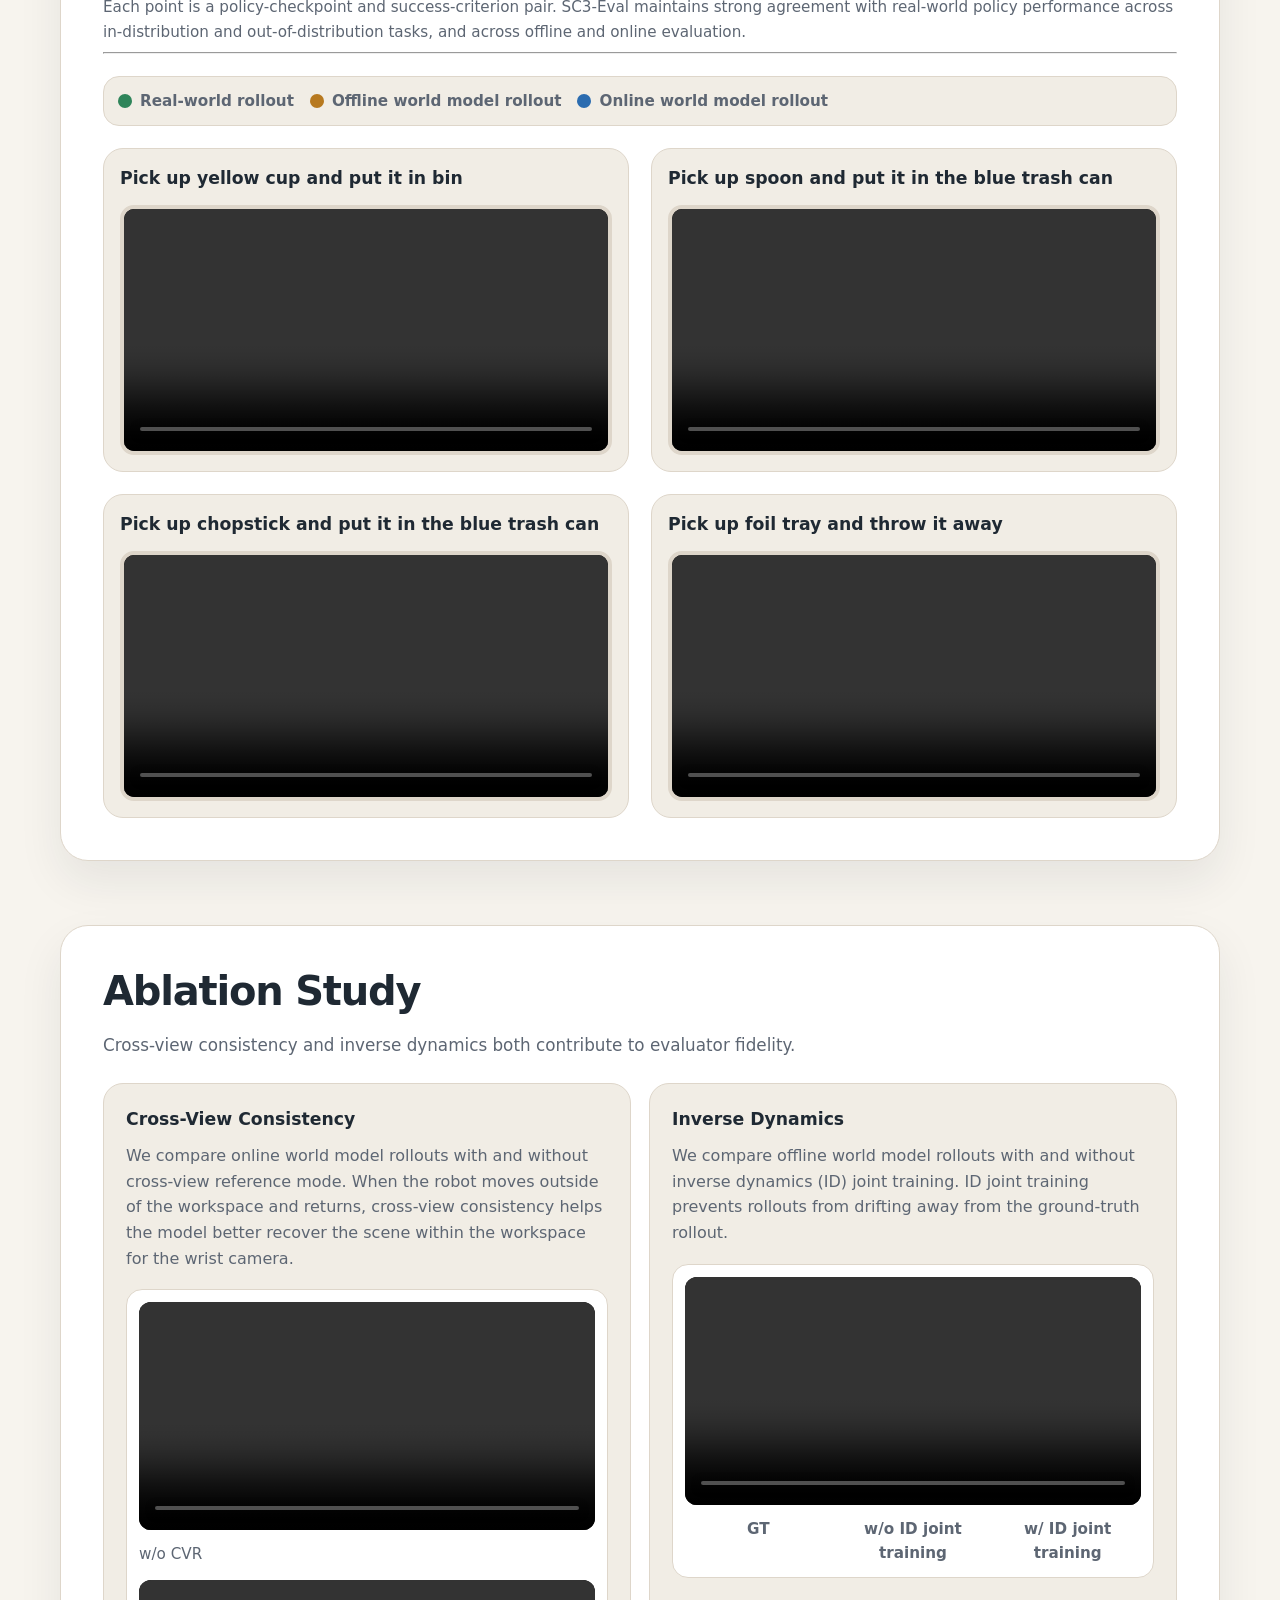
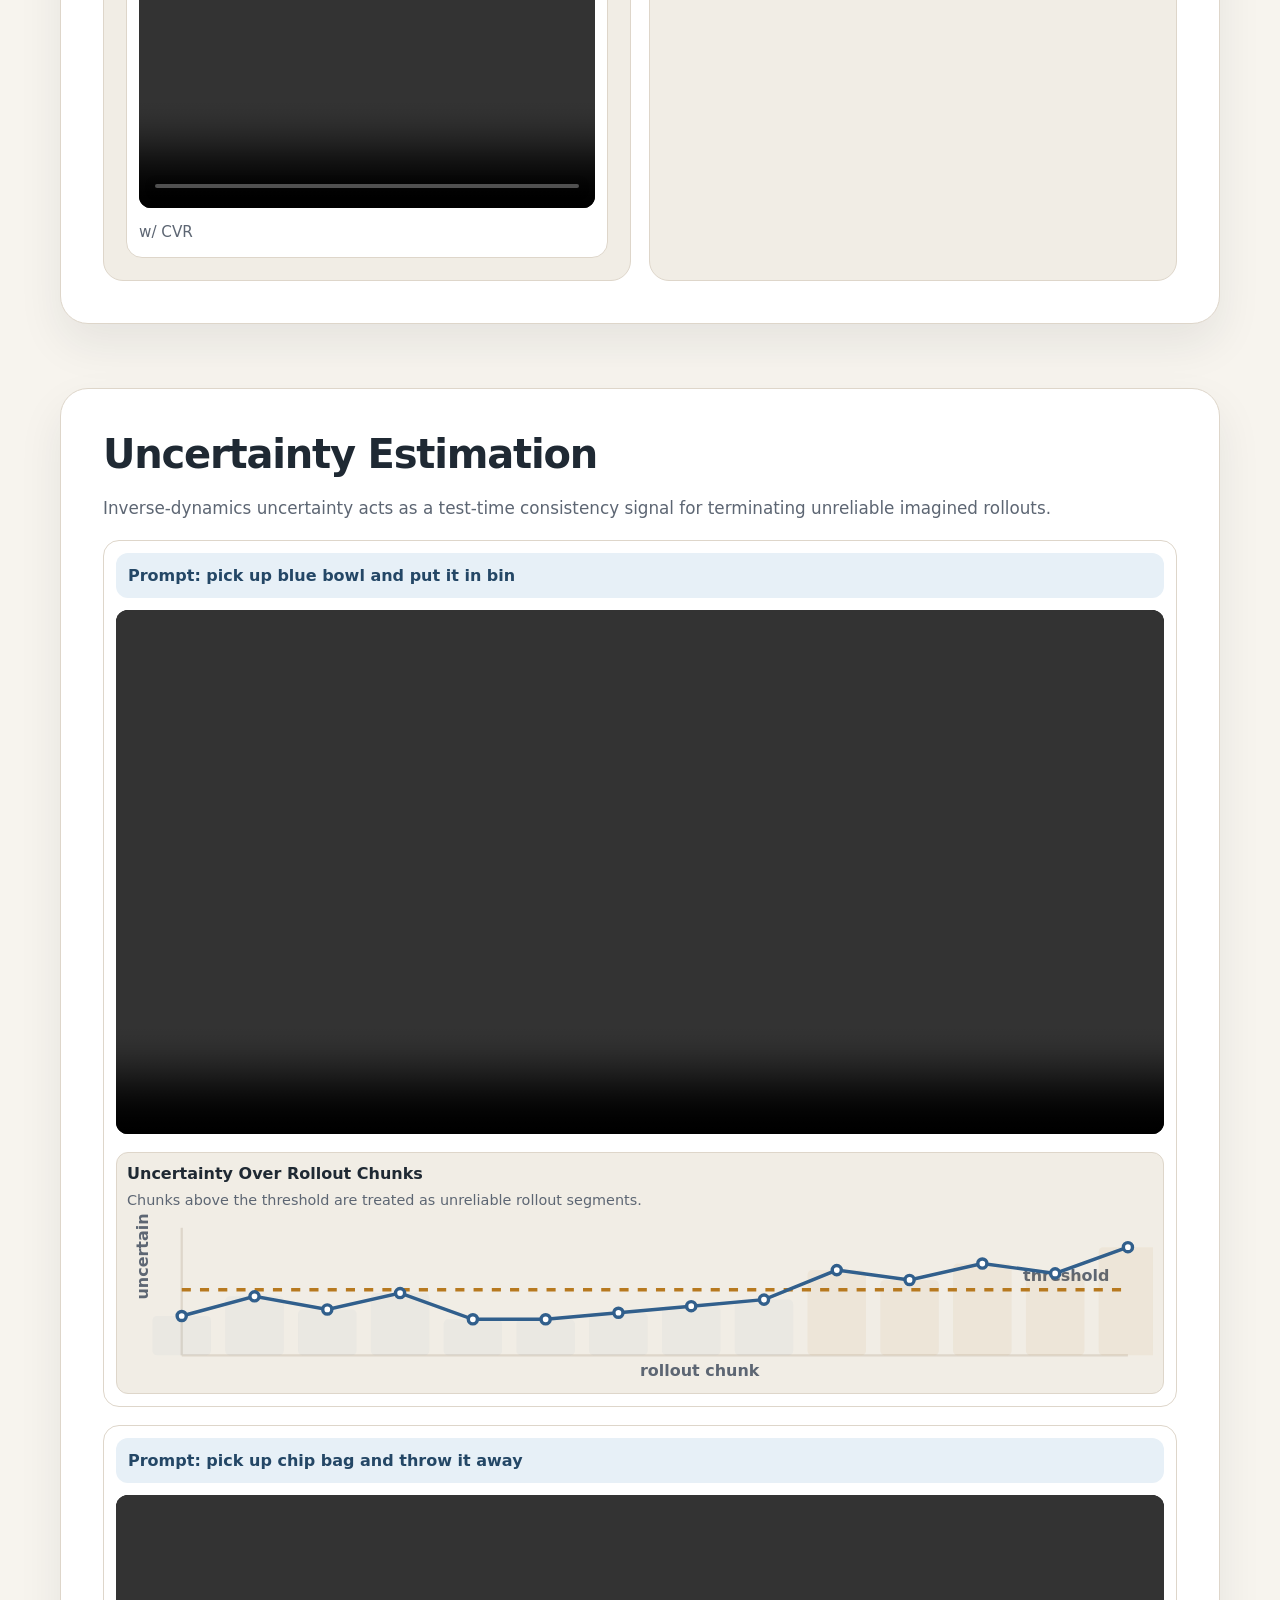
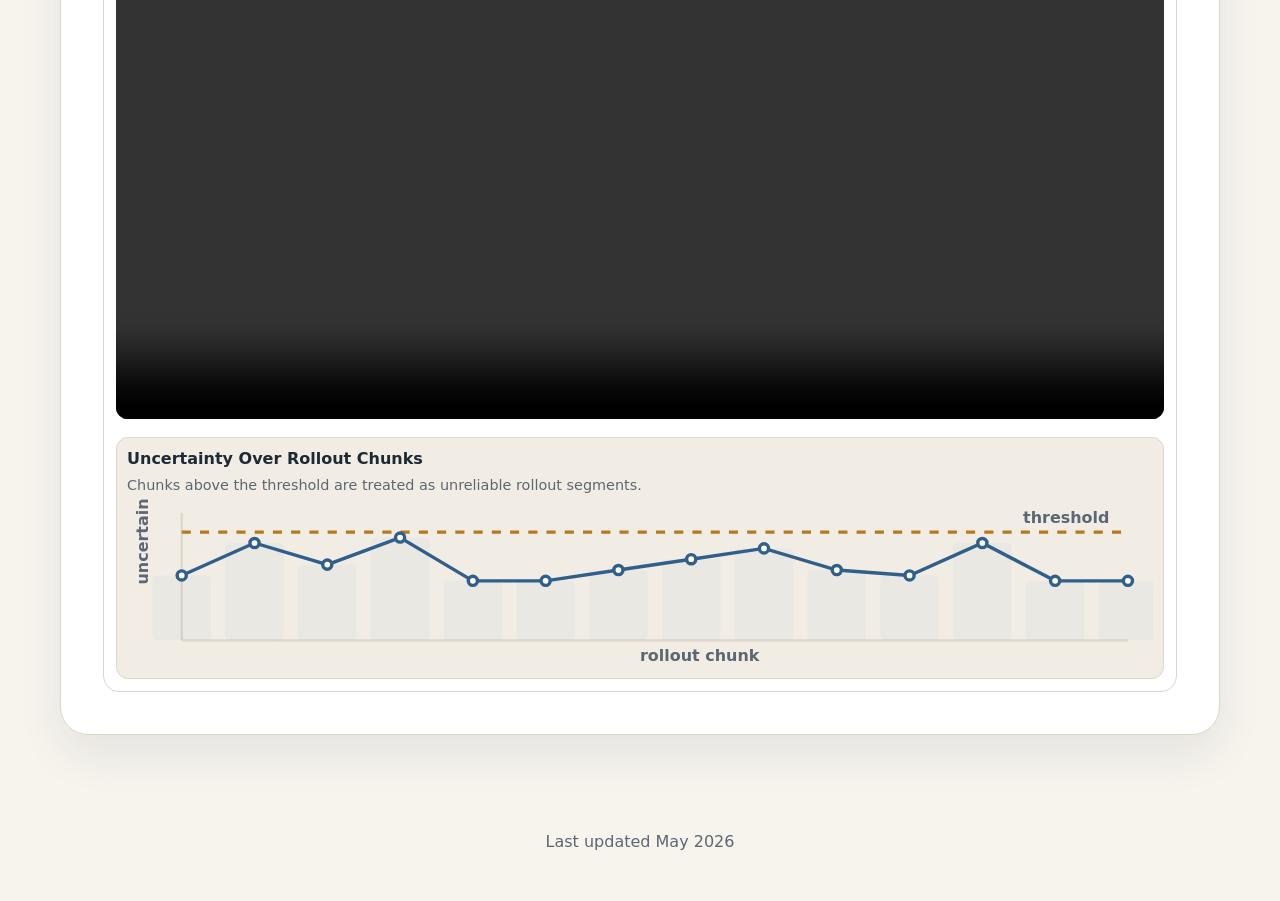
==== commit b3e58892: "update" ====
--- a/index.html
+++ b/index.html
@@ -19,7 +19,6 @@
       </nav>
 
       <div class="container hero-content">
-        <p class="eyebrow">CoRL Submission 2026</p>
         <h1>
           <span class="title-prefix">SC3-Eval</span>
           <span class="title-main">Evaluating Robot Foundation Models via Self-Consistent Video Generation</span>
@@ -28,9 +27,29 @@
           A self-consistent video generation recipe that adapts pre-trained robot video foundation models into faithful closed-loop policy evaluators.
         </p>
 
-        <div class="button-row" aria-label="Project links">
-          <a class="button primary" href="assets/Cosmos%20PI%20Policy%20Evaluation%20%282%29.pdf">Paper</a>
-        </div>
+        <div class="authors" aria-label="Authors">
+          <span>Wei-Cheng Tseng<sup>1,2,3</sup></span>
+          <span>Gashon Hussein<sup>5</sup></span>
+          <span>Yuzhu Dong<sup>3</sup></span>
+          <span>Allen Z. Ren<sup>5</sup></span>
+          <span>Lucy X. Shi<sup>5,7</sup></span>
+          <span>XuDong Wang<sup>5</sup></span>
+          <span>Sergey Levine<sup>5,6</sup></span>
+          <span>Zhaoshuo Li<sup>3</sup></span>
+          <span>Jinwei Gu<sup>3</sup></span>
+          <span>Florian Shkurti<sup>1,2,4</sup></span>
+          <span>Ming-Yu Liu<sup>3</sup></span>
+          <span>Quan Vuong<sup>5</sup></span>
+        </div>
+        <p class="affiliation">
+          <sup>1</sup>University of Toronto
+          <sup>2</sup>Vector Institute
+          <sup>3</sup>NVIDIA
+          <sup>4</sup>AI2
+          <sup>5</sup>Physical Intelligence
+          <sup>6</sup>UC Berkeley
+          <sup>7</sup>Stanford University
+        </p>
       </div>
     </header>
 
@@ -277,26 +296,12 @@
         </div>
       </section>
 
-      <section class="container section" aria-labelledby="resources-title">
-        <h2 id="resources-title">Resources</h2>
-        <div class="resource-list">
-          <a href="assets/Cosmos%20PI%20Policy%20Evaluation%20%282%29.pdf">
-            <strong>Paper</strong>
-            <span>Read the full SC3-Eval submission.</span>
-          </a>
-          <a href="assets/table_bussing_explainer.pdf">
-            <strong>Table Bussing Explainer</strong>
-            <span>View the task decomposition used for fine-grained evaluation.</span>
-          </a>
-        </div>
-      </section>
-
     </main>
 
     <footer class="site-footer">
       <div class="container">
         <p>
-          Anonymous submission &middot; Last updated May 2026
+          Last updated May 2026
         </p>
       </div>
     </footer>
--- a/styles.css
+++ b/styles.css
@@ -128,6 +128,36 @@
   font-size: clamp(1.1rem, 2.3vw, 1.45rem);
 }
 
+.authors {
+  display: flex;
+  flex-wrap: wrap;
+  justify-content: center;
+  gap: 8px 18px;
+  max-width: 920px;
+  margin: 0 auto 12px;
+  font-weight: 650;
+}
+
+.authors sup {
+  font-size: 0.68em;
+  font-weight: 700;
+  letter-spacing: 0;
+}
+
+.affiliation {
+  max-width: 760px;
+  margin: 0 auto 28px;
+  color: var(--muted);
+  font-size: 0.95rem;
+  line-height: 1.7;
+}
+
+.affiliation sup {
+  margin-right: 2px;
+  font-size: 0.75em;
+  font-weight: 700;
+}
+
 .button-row {
   display: flex;
   flex-wrap: wrap;
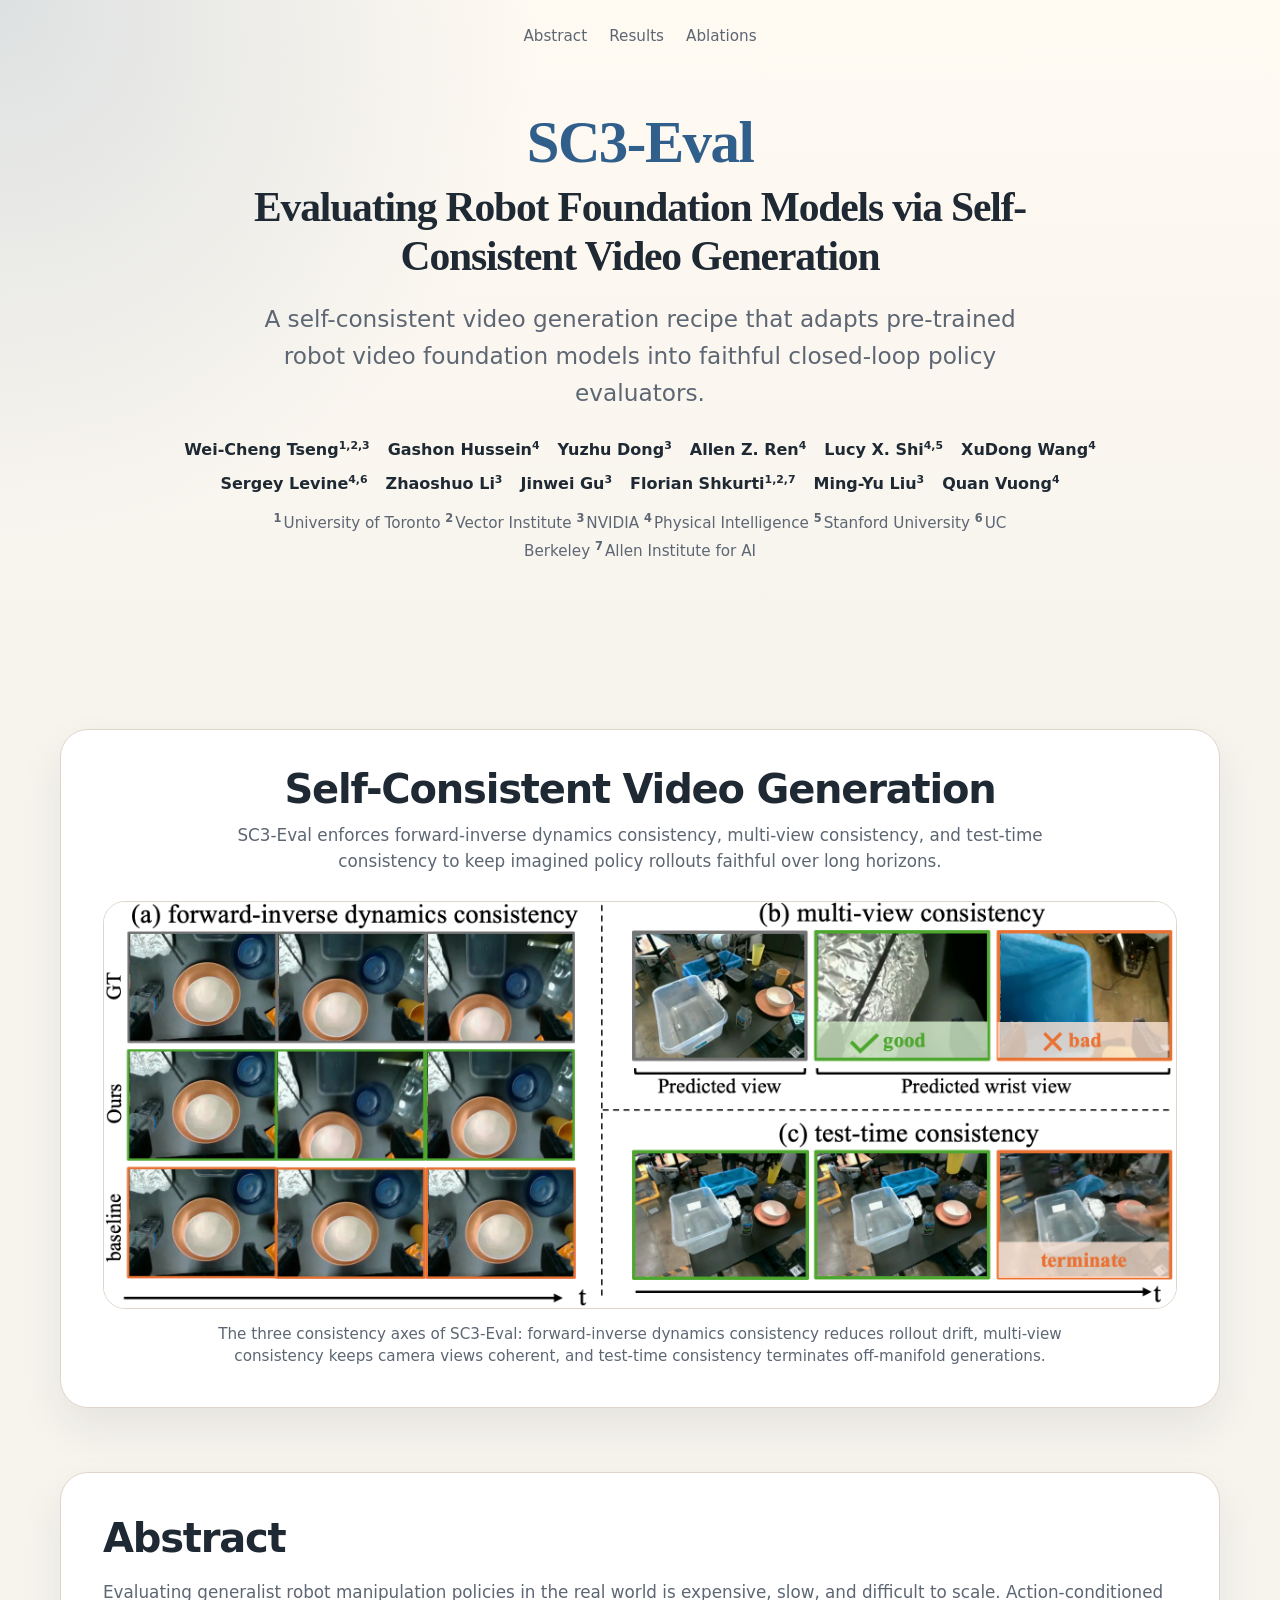
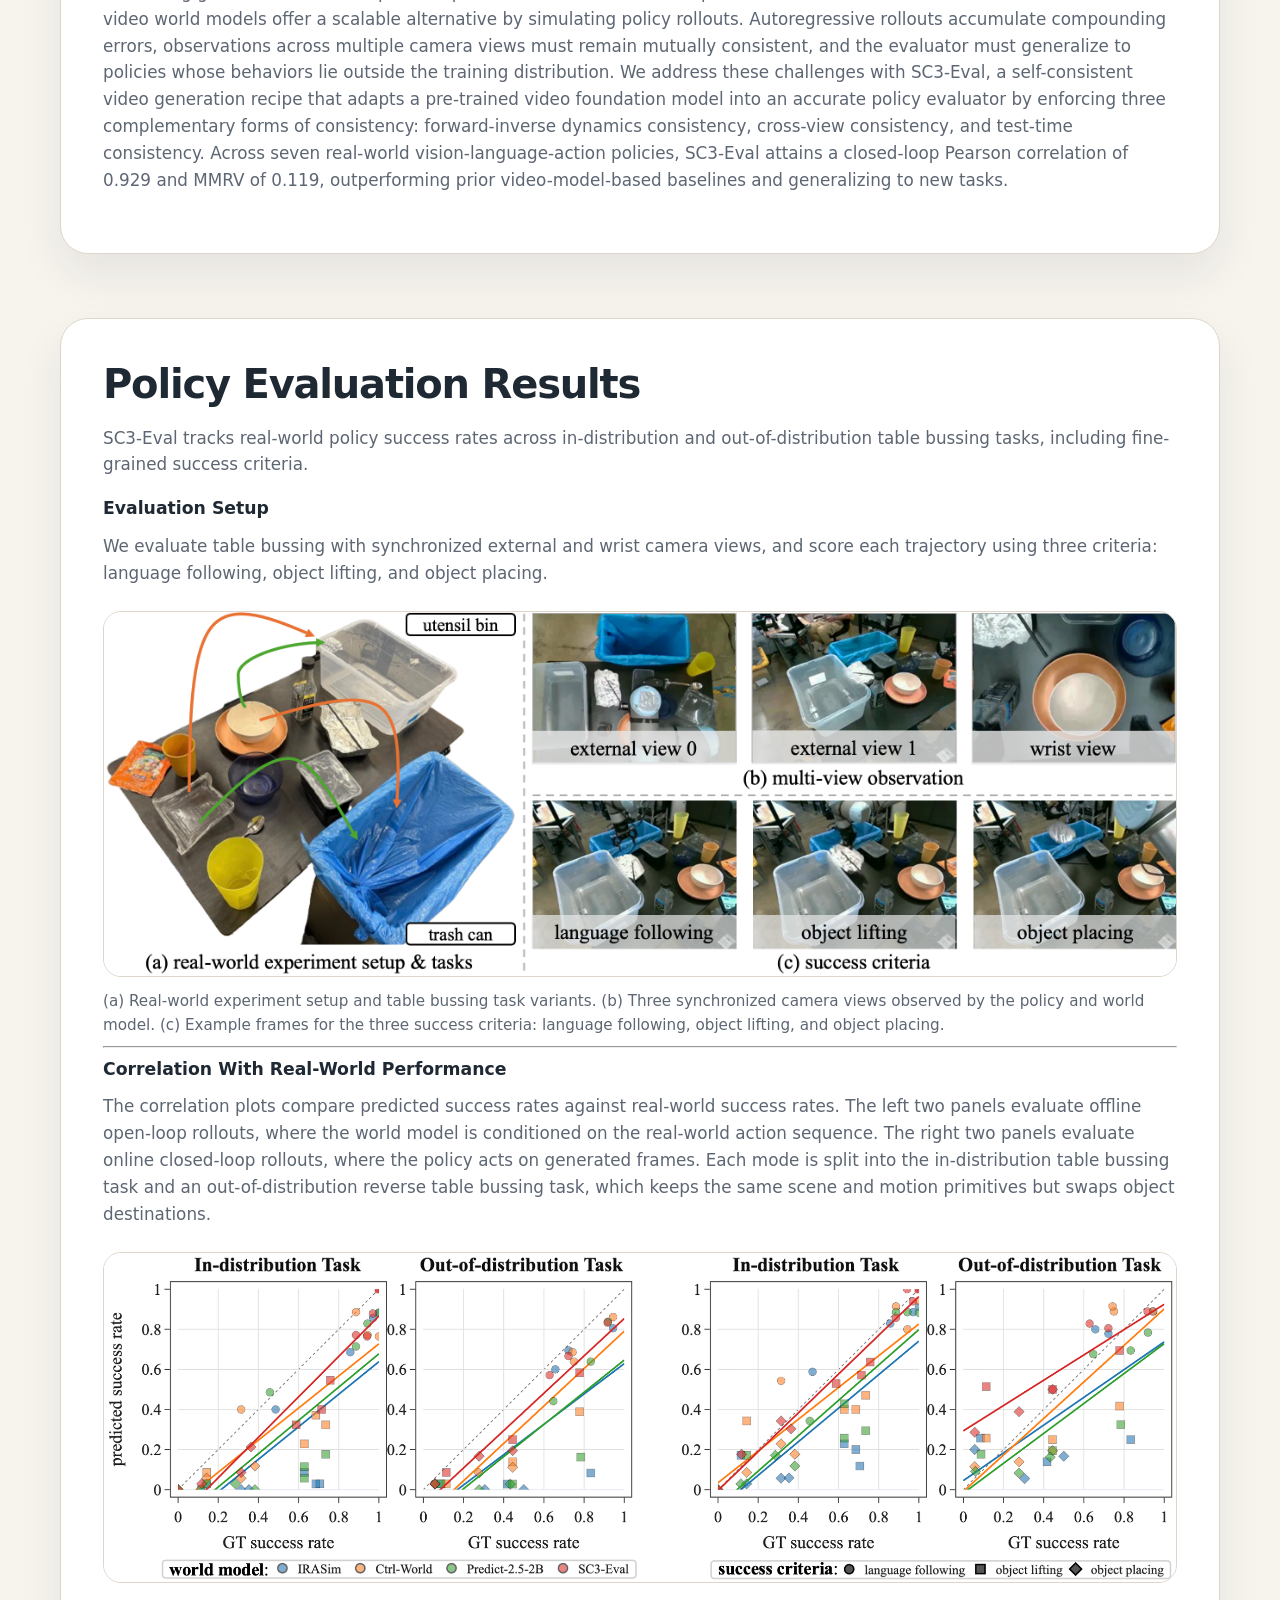
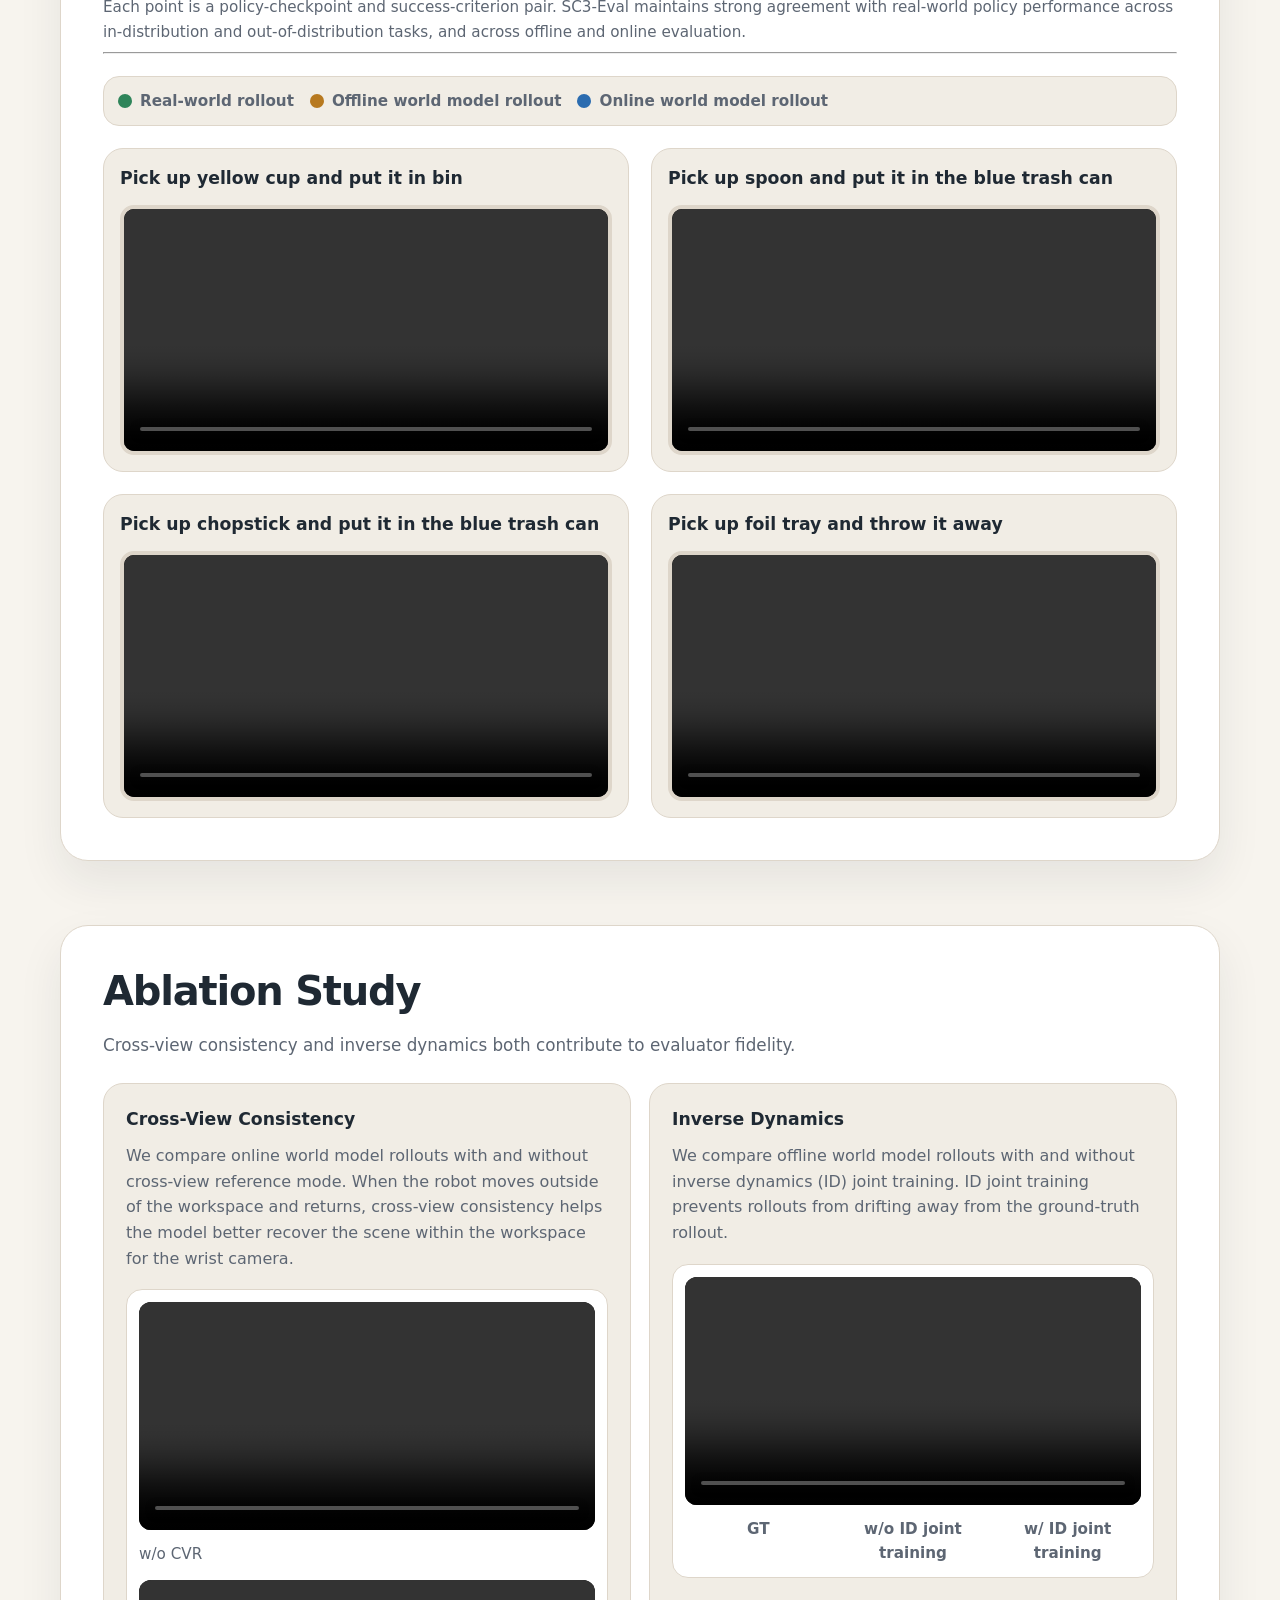
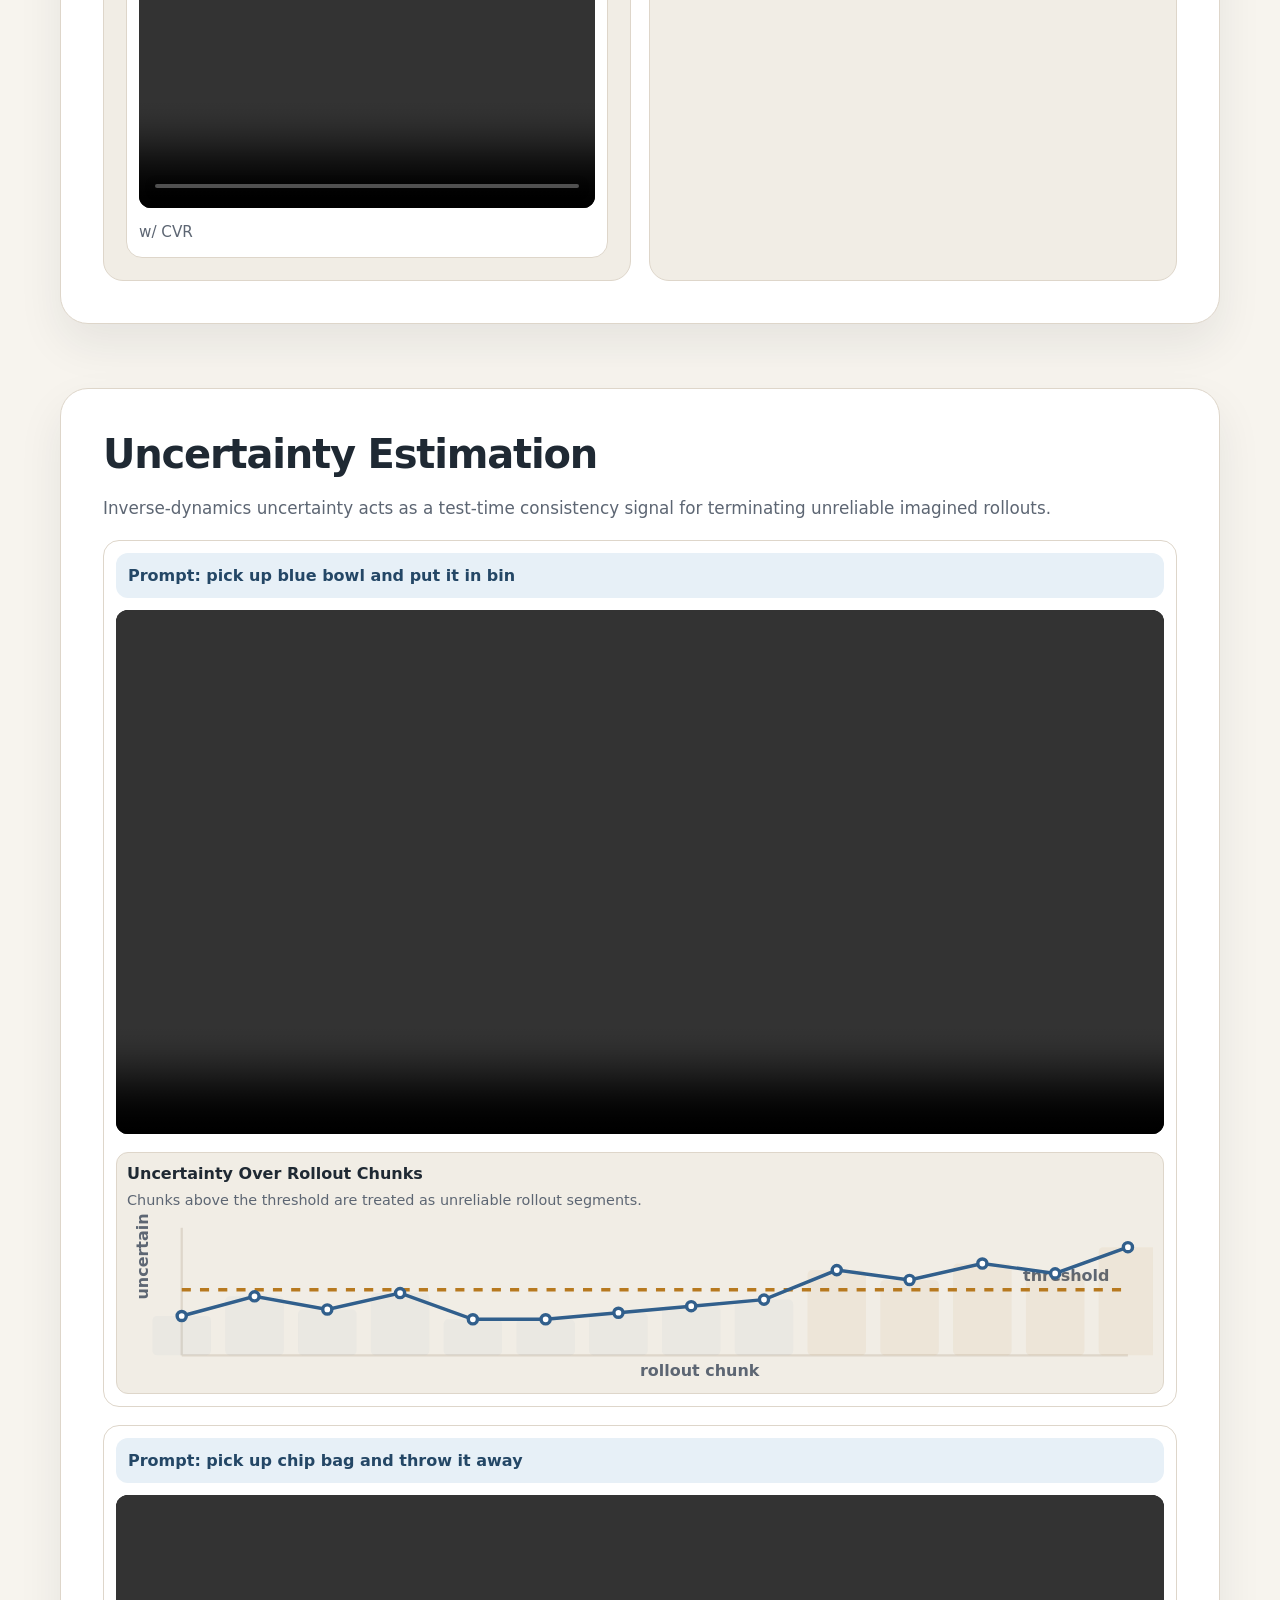
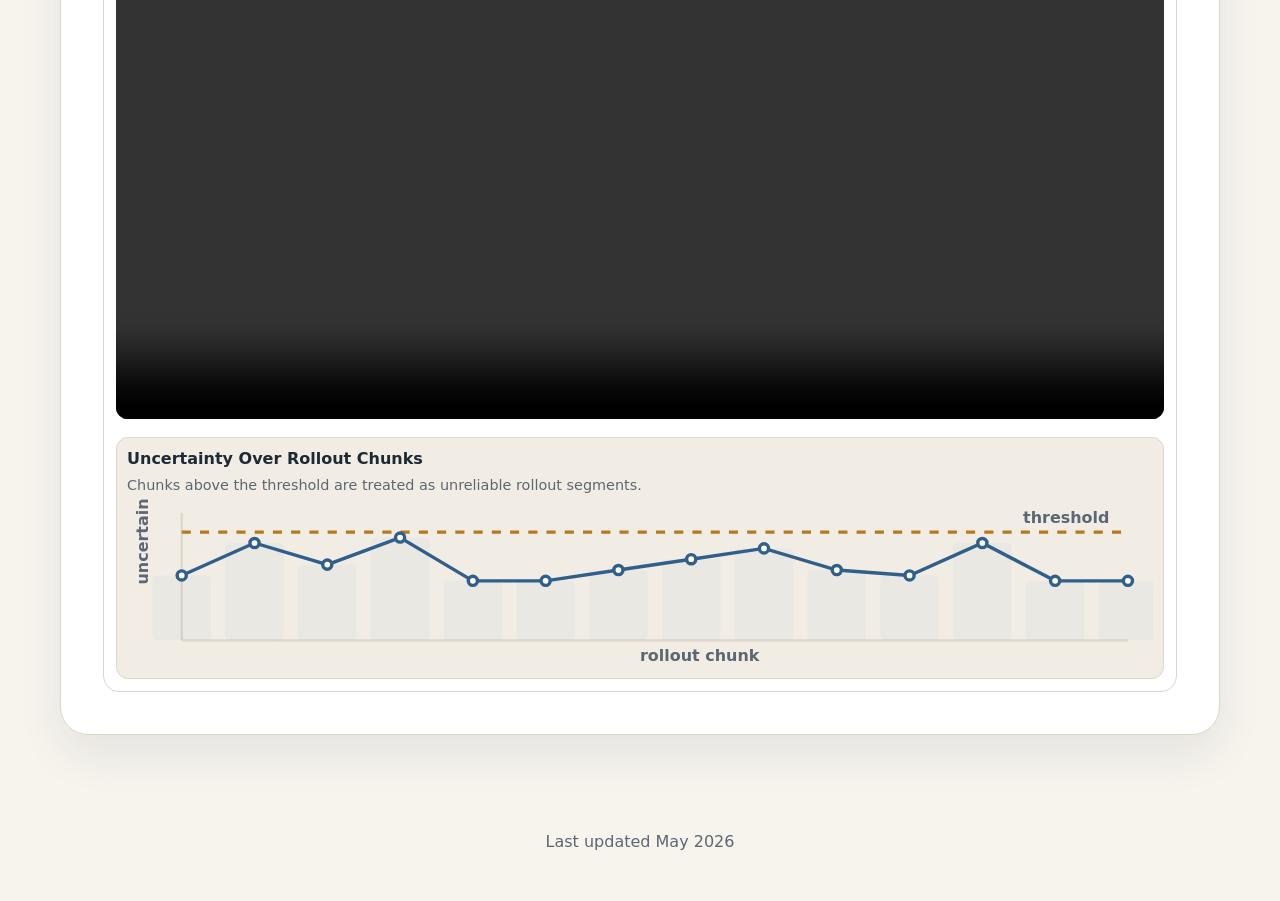
==== commit 36a02f1b: "update" ====
--- a/index.html
+++ b/index.html
@@ -29,26 +29,26 @@
 
         <div class="authors" aria-label="Authors">
           <span>Wei-Cheng Tseng<sup>1,2,3</sup></span>
-          <span>Gashon Hussein<sup>5</sup></span>
+          <span>Gashon Hussein<sup>4</sup></span>
           <span>Yuzhu Dong<sup>3</sup></span>
-          <span>Allen Z. Ren<sup>5</sup></span>
-          <span>Lucy X. Shi<sup>5,7</sup></span>
-          <span>XuDong Wang<sup>5</sup></span>
-          <span>Sergey Levine<sup>5,6</sup></span>
+          <span>Allen Z. Ren<sup>4</sup></span>
+          <span>Lucy X. Shi<sup>4,5</sup></span>
+          <span>XuDong Wang<sup>4</sup></span>
+          <span>Sergey Levine<sup>4,6</sup></span>
           <span>Zhaoshuo Li<sup>3</sup></span>
           <span>Jinwei Gu<sup>3</sup></span>
-          <span>Florian Shkurti<sup>1,2,4</sup></span>
+          <span>Florian Shkurti<sup>1,2,7</sup></span>
           <span>Ming-Yu Liu<sup>3</sup></span>
-          <span>Quan Vuong<sup>5</sup></span>
+          <span>Quan Vuong<sup>4</sup></span>
         </div>
         <p class="affiliation">
           <sup>1</sup>University of Toronto
           <sup>2</sup>Vector Institute
           <sup>3</sup>NVIDIA
-          <sup>4</sup>AI2
-          <sup>5</sup>Physical Intelligence
+          <sup>4</sup>Physical Intelligence
+          <sup>5</sup>Stanford University
           <sup>6</sup>UC Berkeley
-          <sup>7</sup>Stanford University
+          <sup>7</sup>Allen Institute for AI
         </p>
       </div>
     </header>
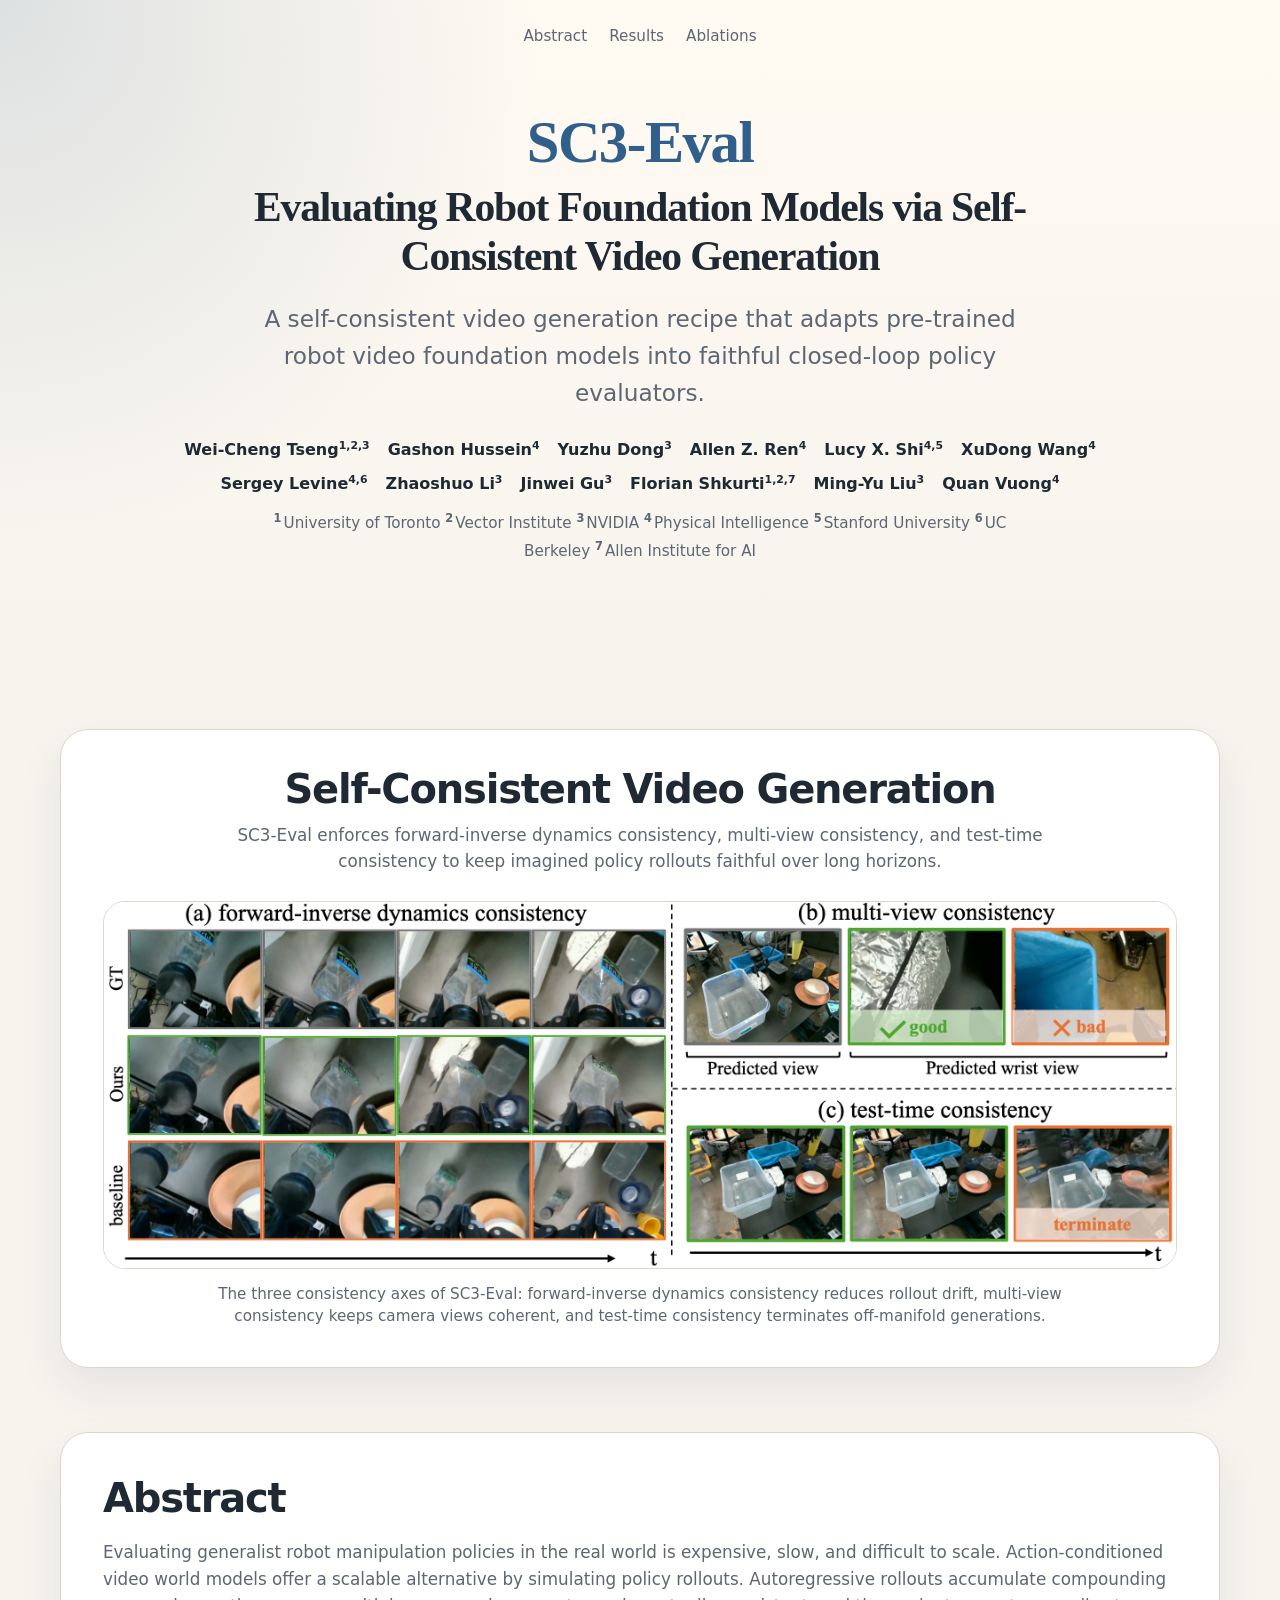
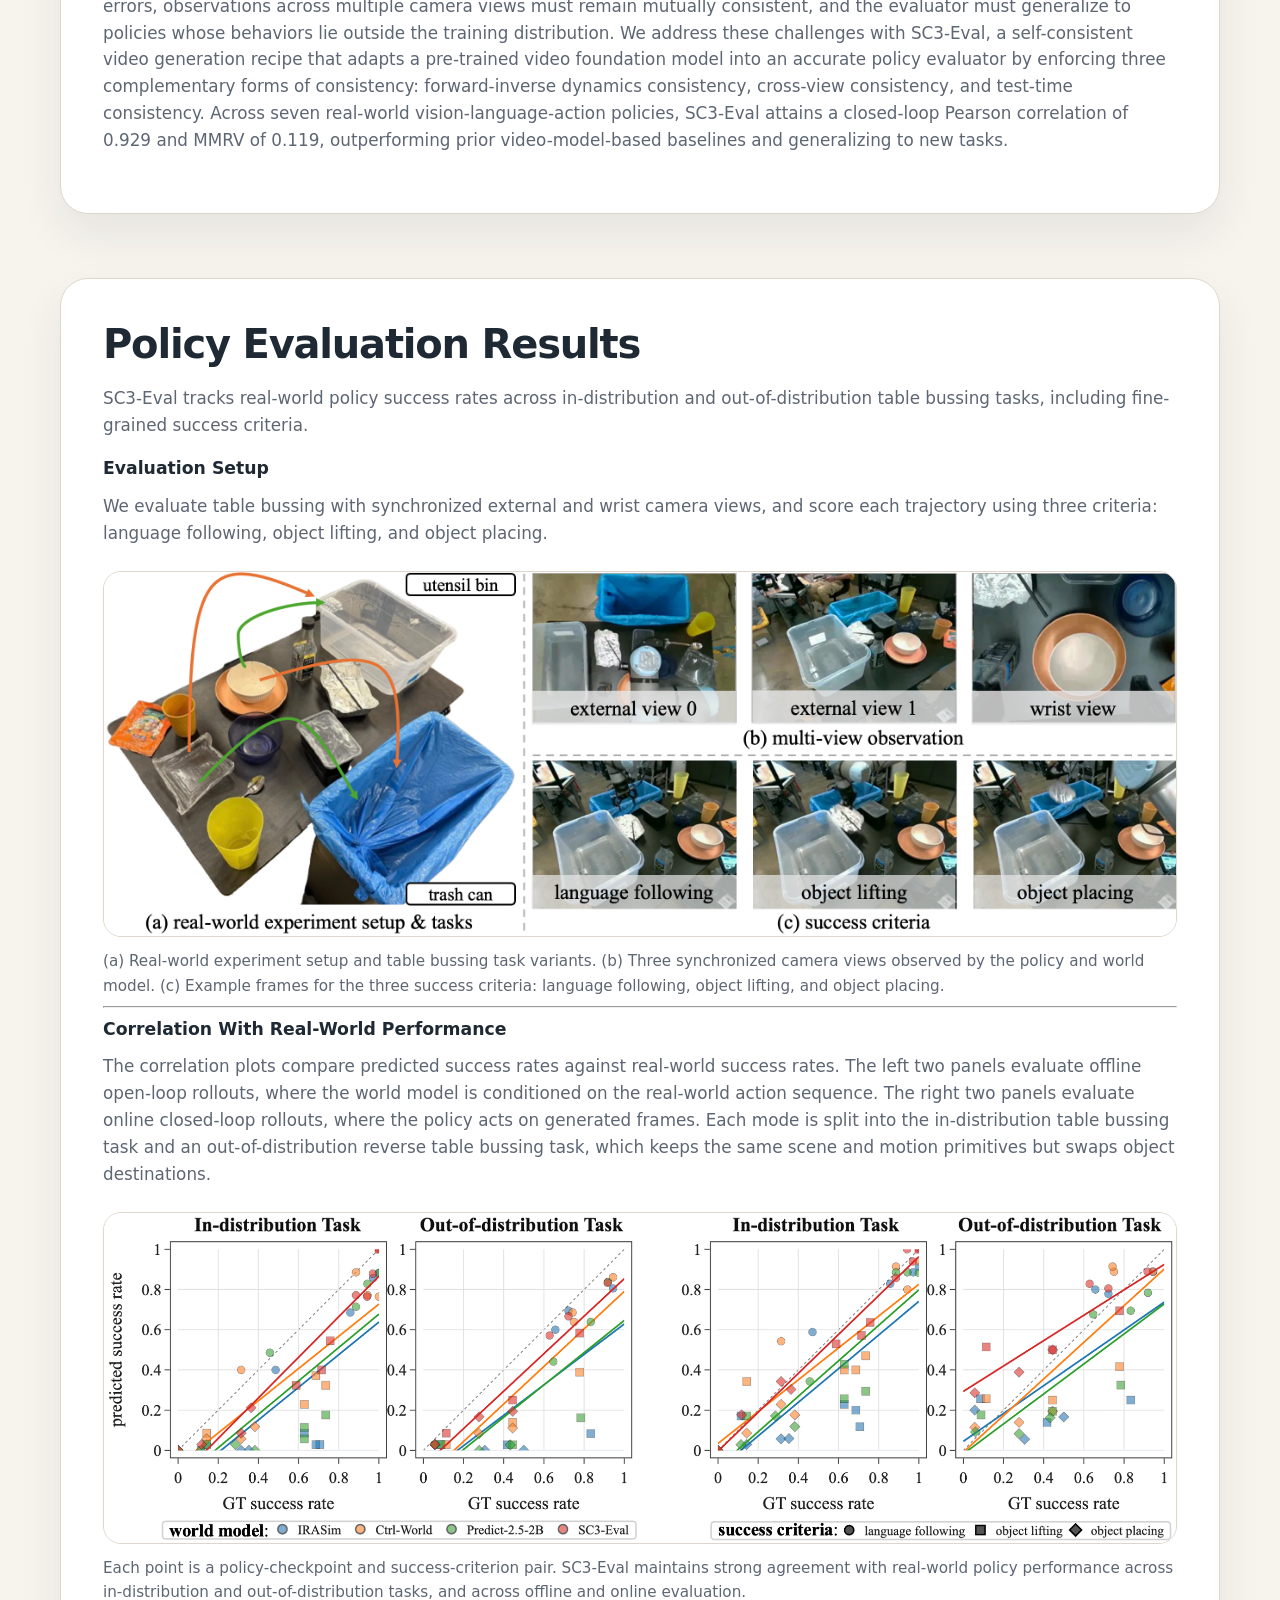
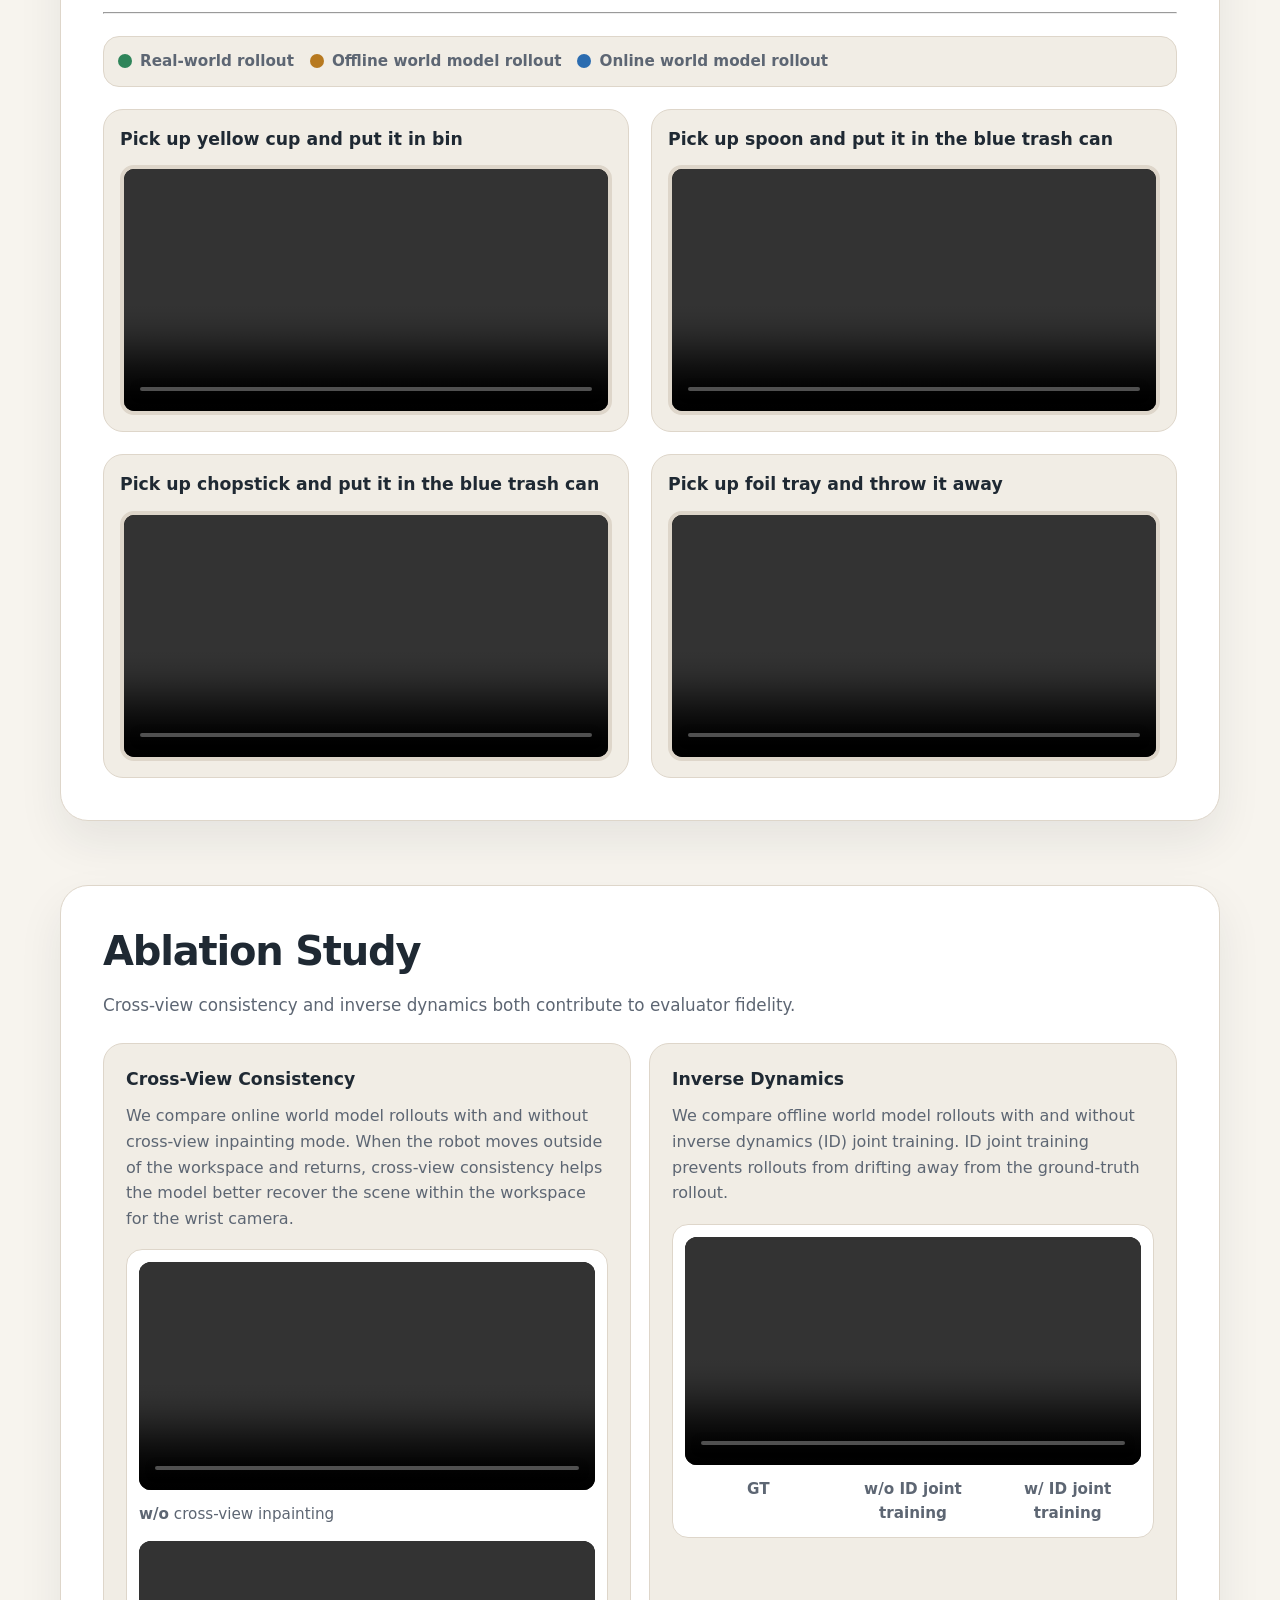
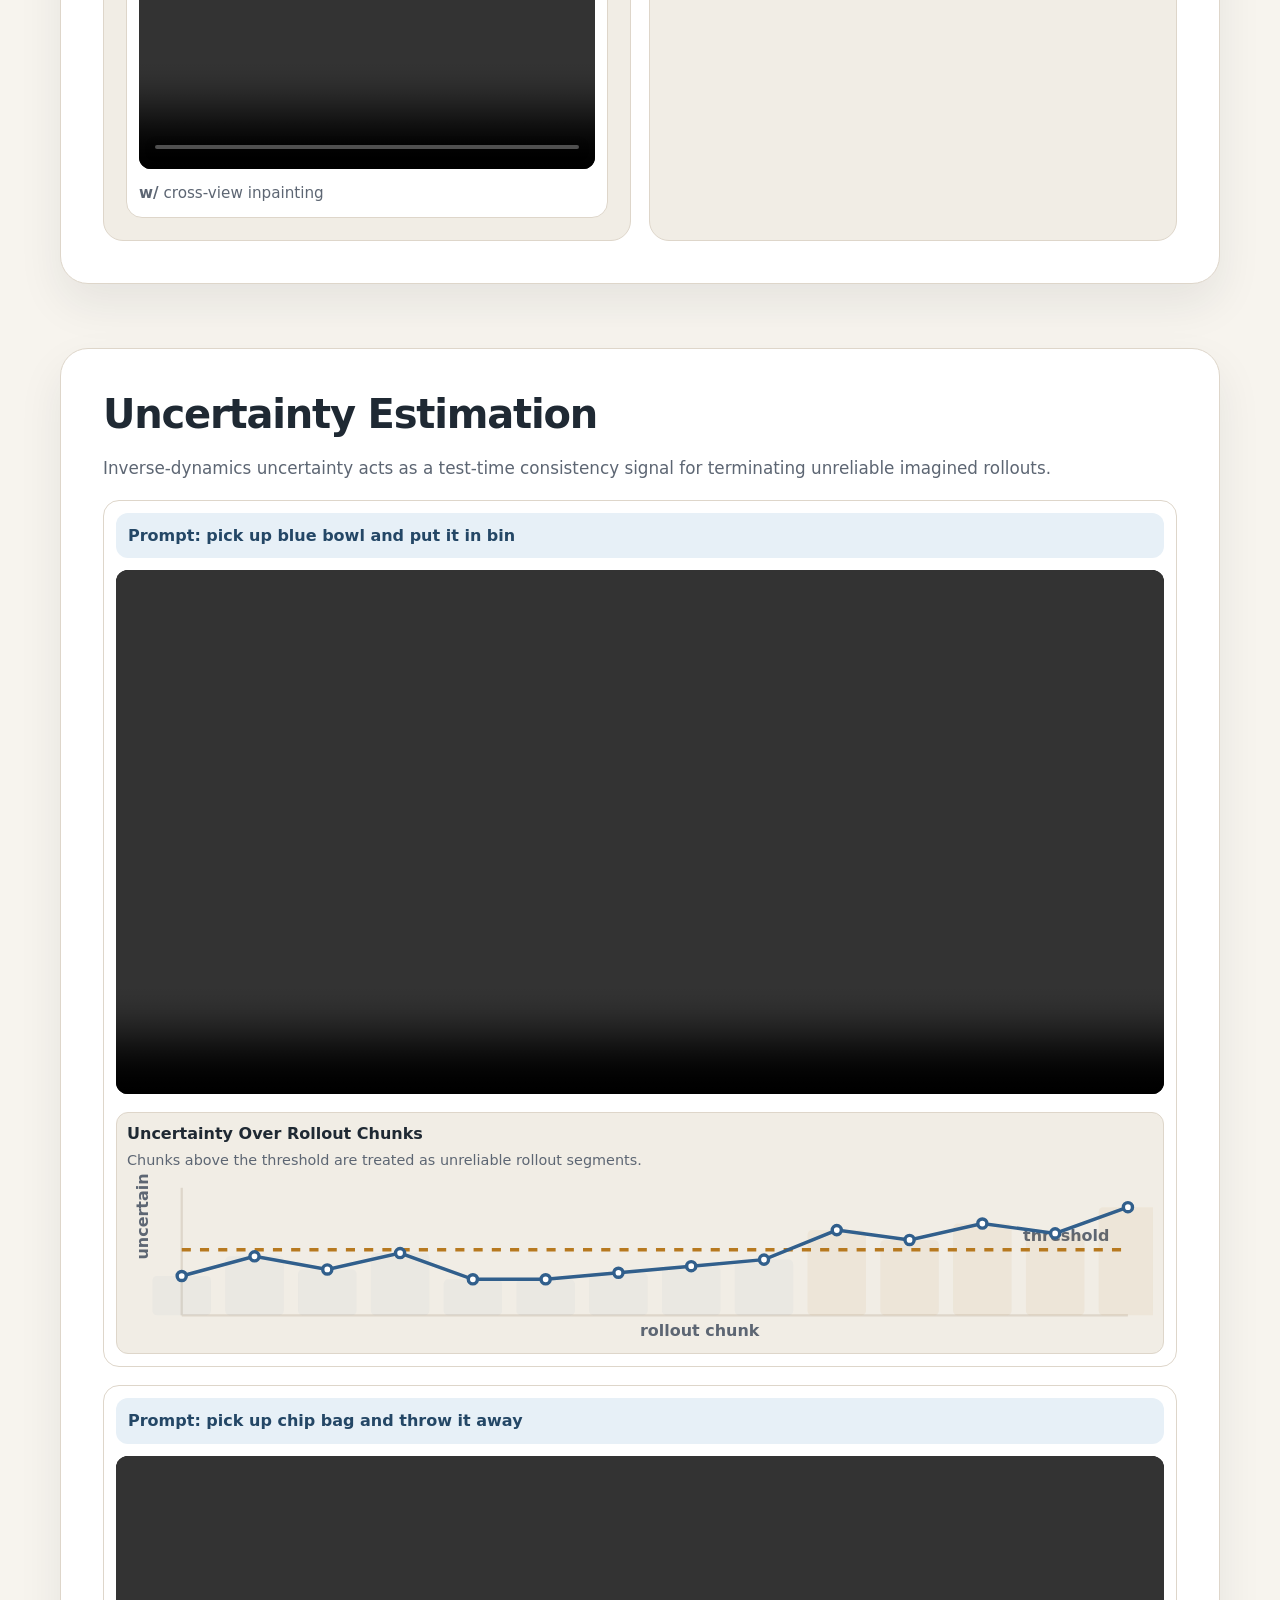
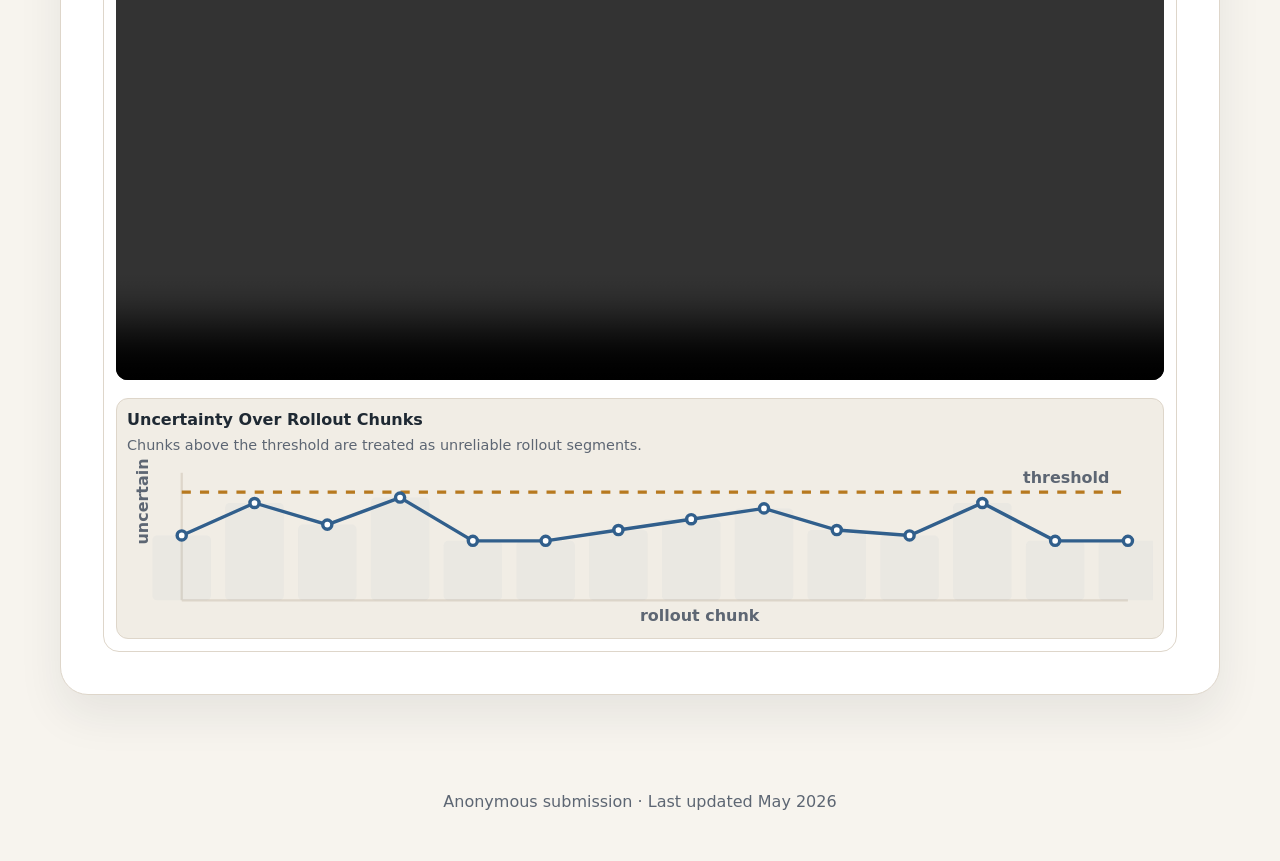
==== commit c335cd3d: "update" ====
--- a/index.html
+++ b/index.html
@@ -50,6 +50,7 @@
           <sup>6</sup>UC Berkeley
           <sup>7</sup>Allen Institute for AI
         </p>
+
       </div>
     </header>
 
@@ -64,7 +65,7 @@
         <figure class="teaser-figure">
           <img
             class="teaser-image"
-            src="assets/teaser_v4.png"
+            src="assets/teaser_v6.png"
             alt="SC3-Eval consistency axes for forward-inverse dynamics, multi-view prediction, and test-time rollout termination"
           >
           <figcaption>
@@ -209,24 +210,24 @@
             <h3>Cross-View Consistency</h3>
             <p>
               We compare online world model rollouts with and without
-              cross-view reference mode. When the robot moves outside of the
+              cross-view inpainting mode. When the robot moves outside of the
               workspace and returns, cross-view consistency helps the model
               better recover the scene within the workspace for the wrist
               camera.
             </p>
             <div class="ablation-video-card">
-              <div class="comparison-video-grid" aria-label="Cross-view reference mode ablation videos">
+              <div class="comparison-video-grid" aria-label="Cross-view inpainting mode ablation videos">
                 <figure>
                   <video controls preload="metadata">
-                    <source src="assets/ablation_cvr/2026-04-02-164803Z-ur5e_single_4-d593b47b0e88__eval_17725__apr8_oct14_pretrain_rerun_80000__pick_up_bottle_and_throw_it_away_wo_cvr_bottomrow.mp4" type="video/mp4">
+                    <source src="assets/ablation_cvr/2026-04-01-204936Z-ur5e_single_4-2f1aa8e29d1f__eval_17724__apr8_oct14_pretrain_80000__pick_up_bottle_and_put_bottle_in_the_clear_bussing_bin_to_the_left_wo_cvi.mp4" type="video/mp4">
                   </video>
-                  <figcaption>w/o CVR</figcaption>
+                  <figcaption><strong>w/o</strong> cross-view inpainting</figcaption>
                 </figure>
                 <figure>
                   <video controls preload="metadata">
-                    <source src="assets/ablation_cvr/2026-04-02-164632Z-ur5e_single_4-f528b7d80a5f__eval_17725__apr8_episode_buckets_120000__pick_up_bottle_and_throw_it_away_w_cvr_bottomrow.mp4" type="video/mp4">
+                    <source src="assets/ablation_cvr/2026-04-01-204936Z-ur5e_single_4-2f1aa8e29d1f__eval_17724__apr8_oct14_pretrain_80000__pick_up_bottle_and_put_bottle_in_the_clear_bussing_bin_to_the_left_w_cvi.mp4" type="video/mp4">
                   </video>
-                  <figcaption>w/ CVR</figcaption>
+                  <figcaption><strong>w/</strong> cross-view inpainting</figcaption>
                 </figure>
               </div>
             </div>
@@ -301,7 +302,7 @@
     <footer class="site-footer">
       <div class="container">
         <p>
-          Last updated May 2026
+          Anonymous submission &middot; Last updated May 2026
         </p>
       </div>
     </footer>
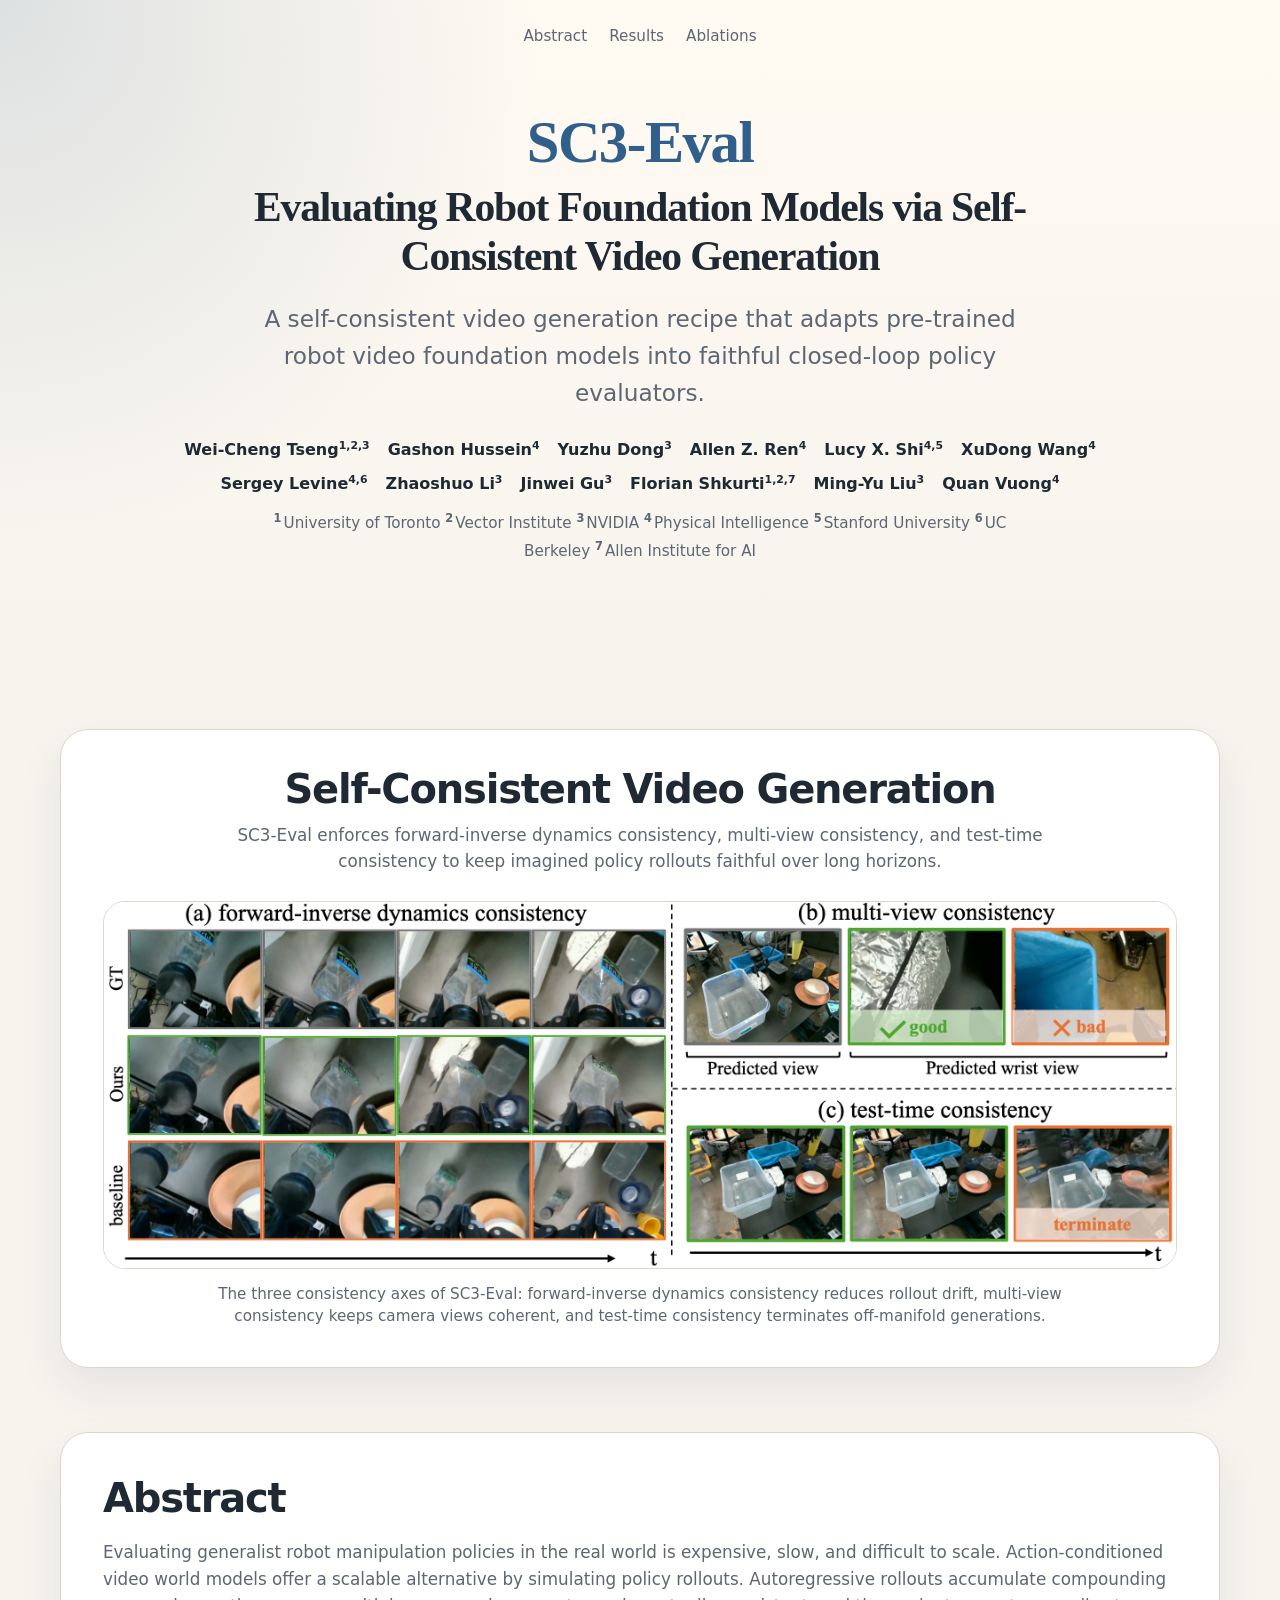
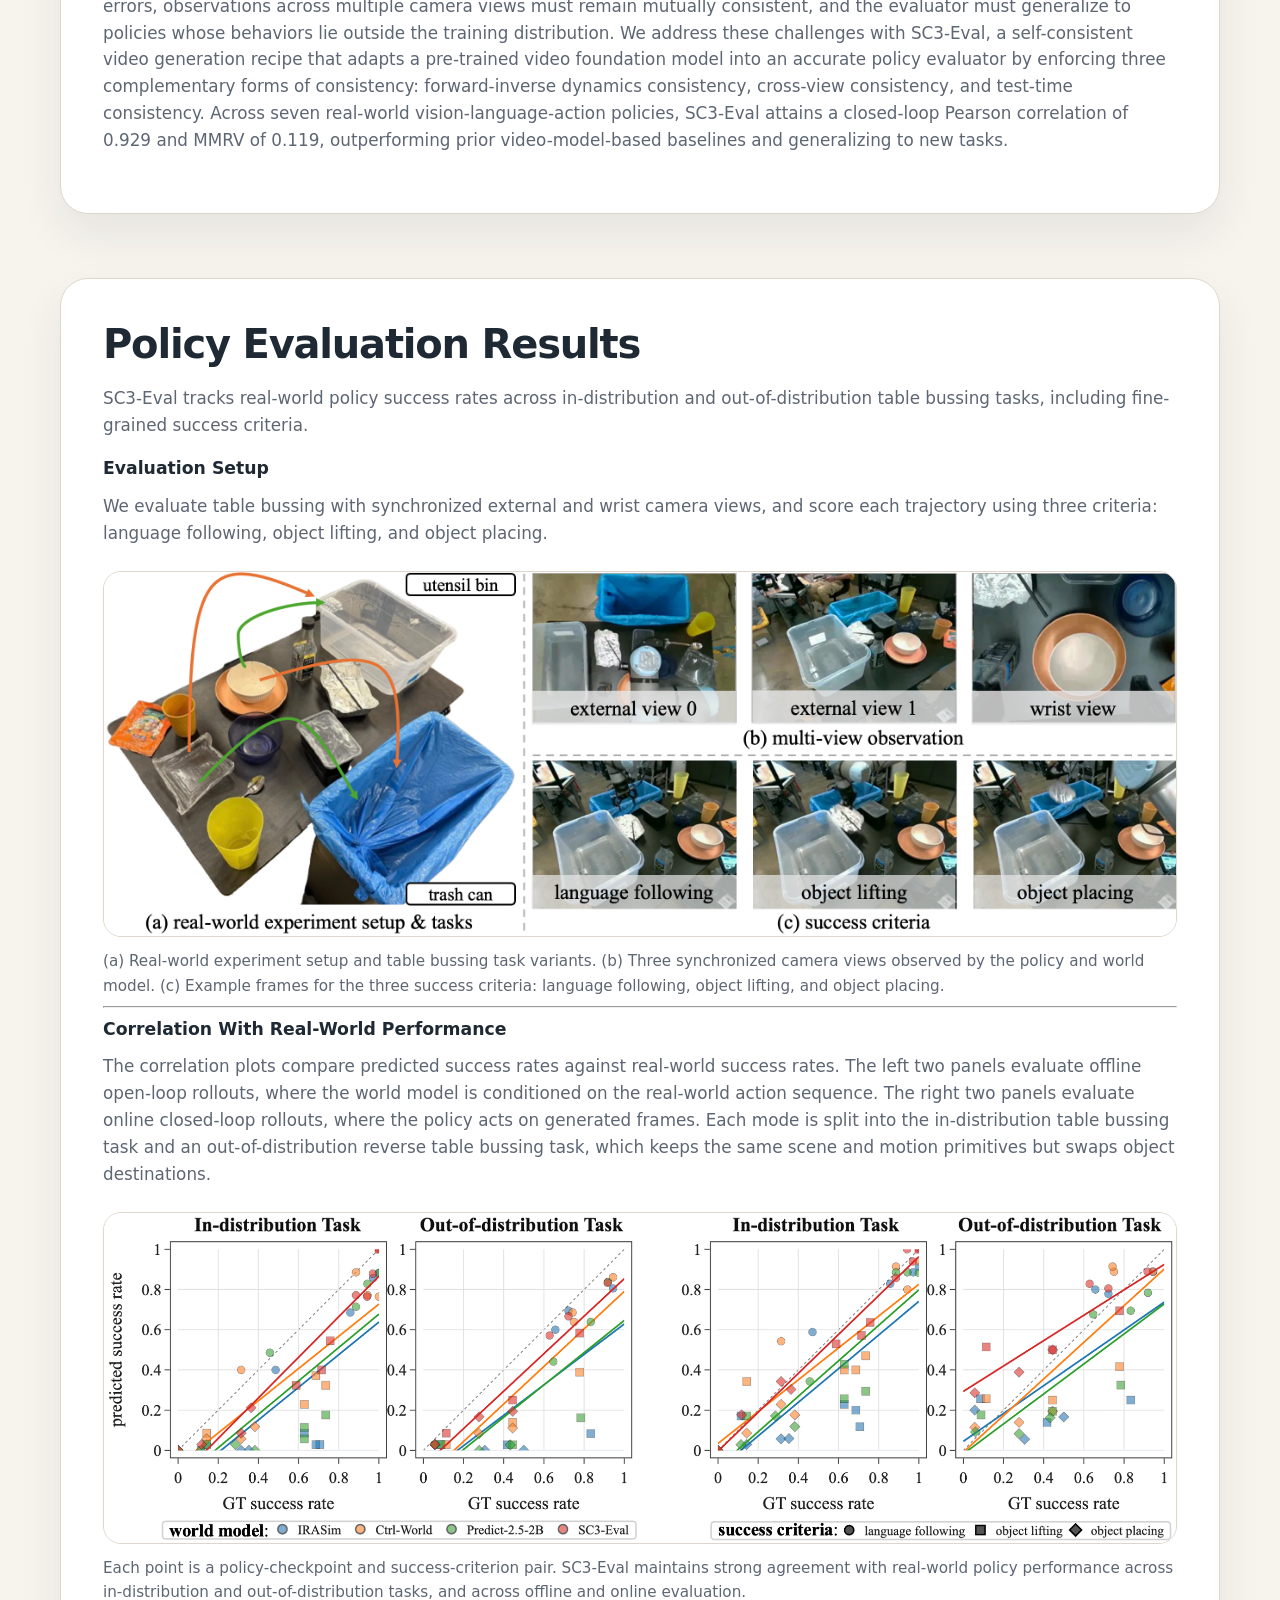
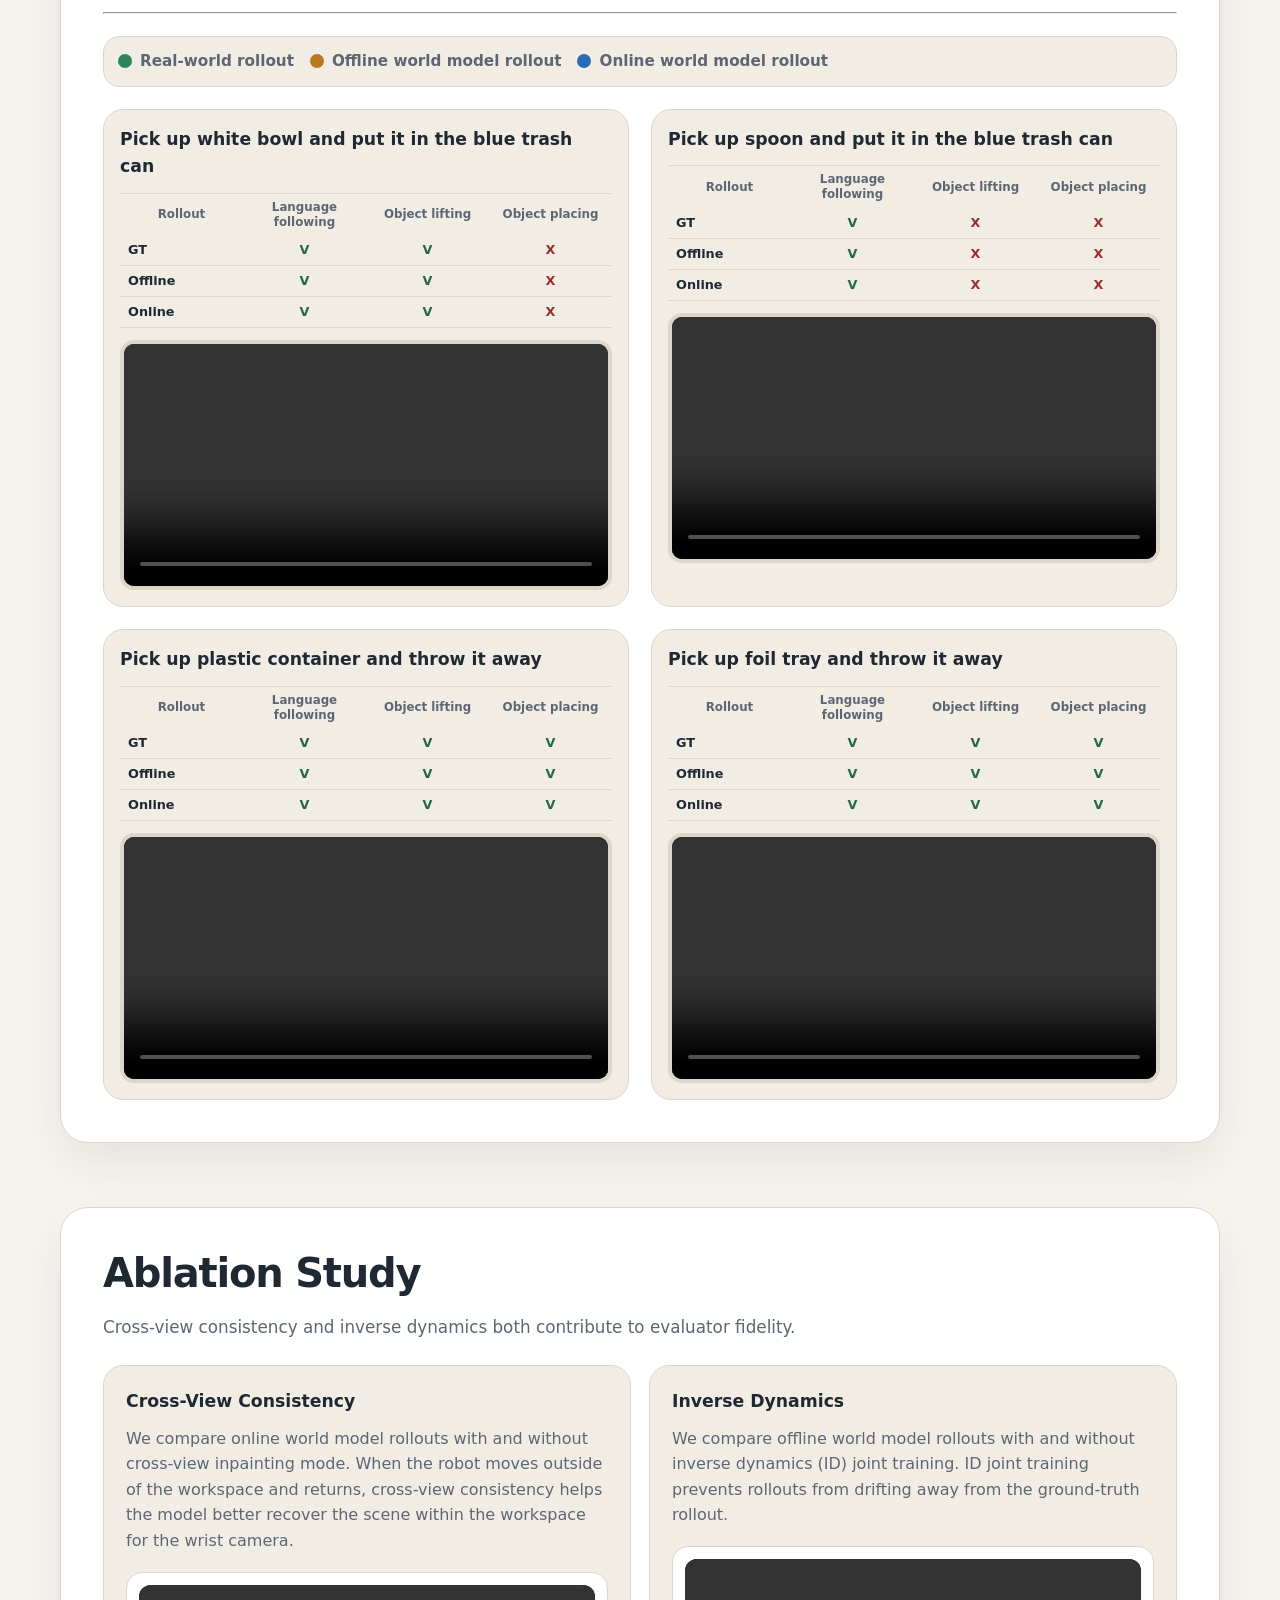
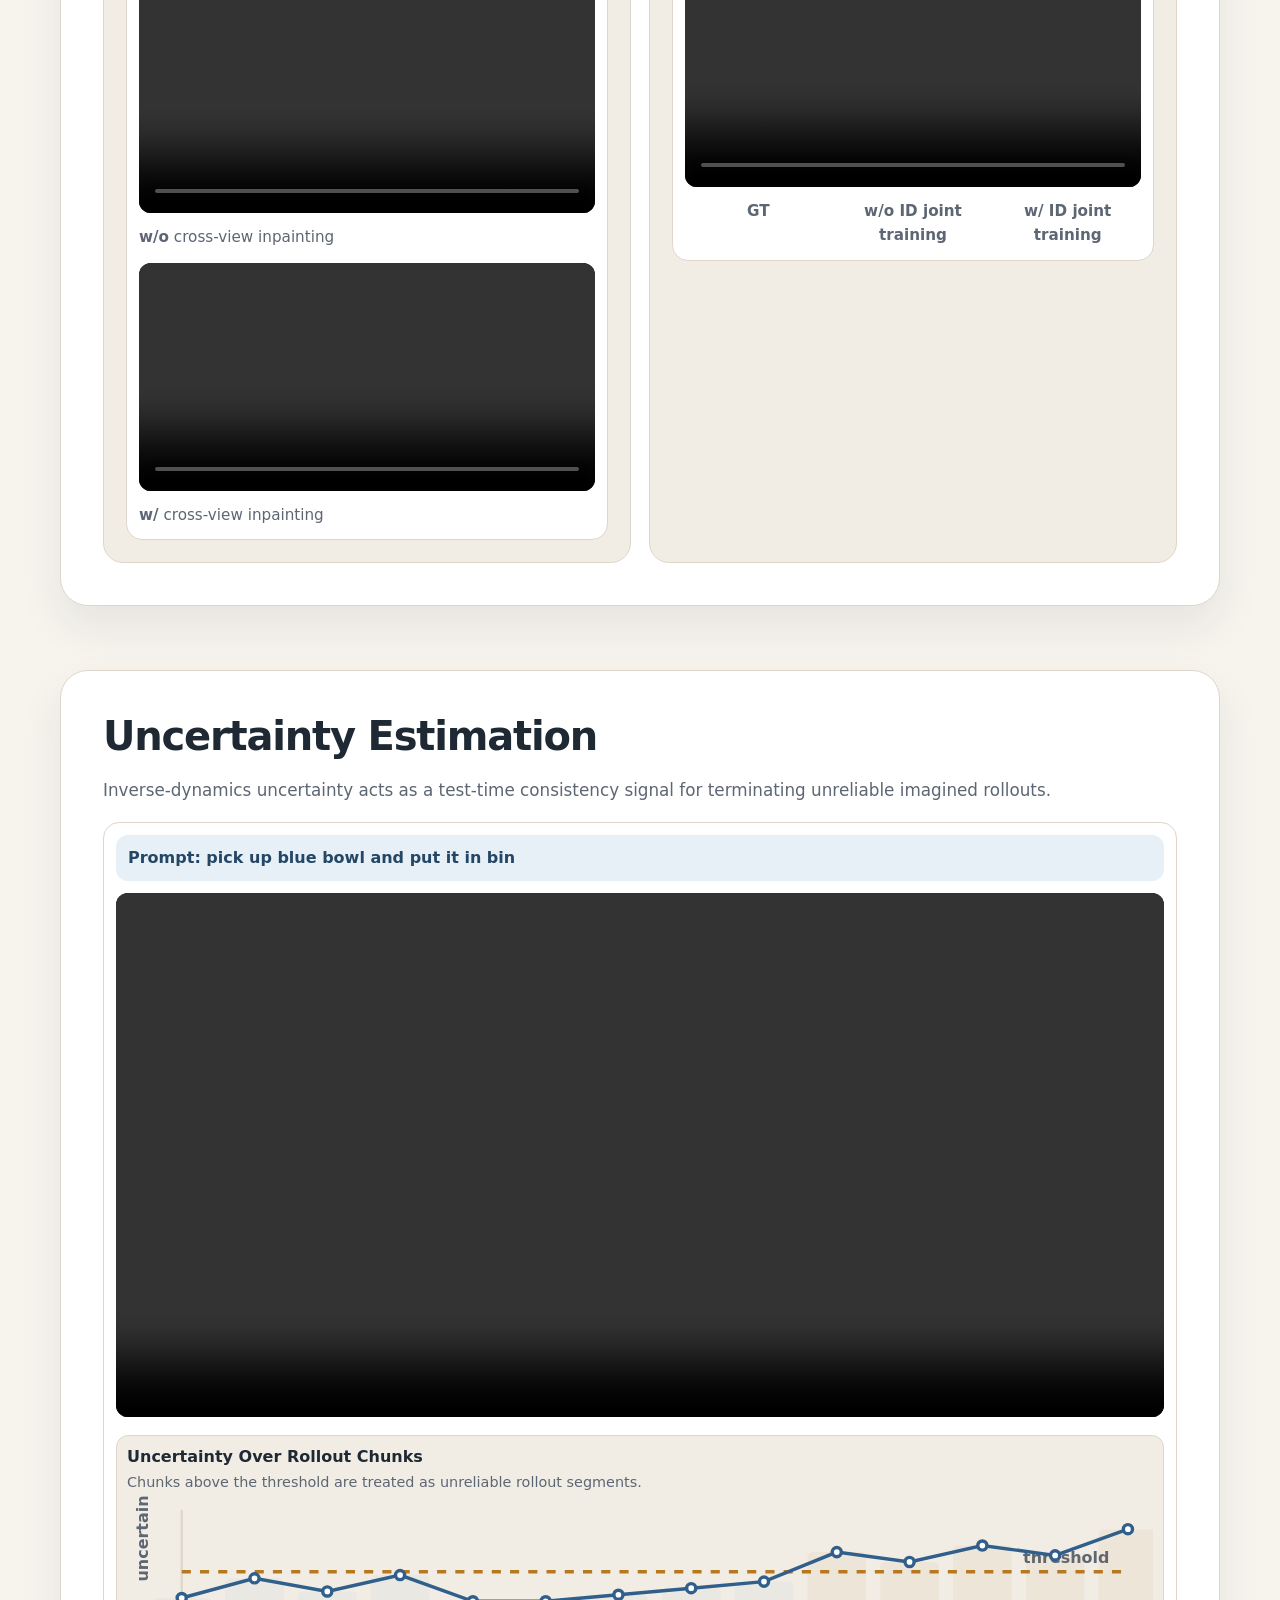
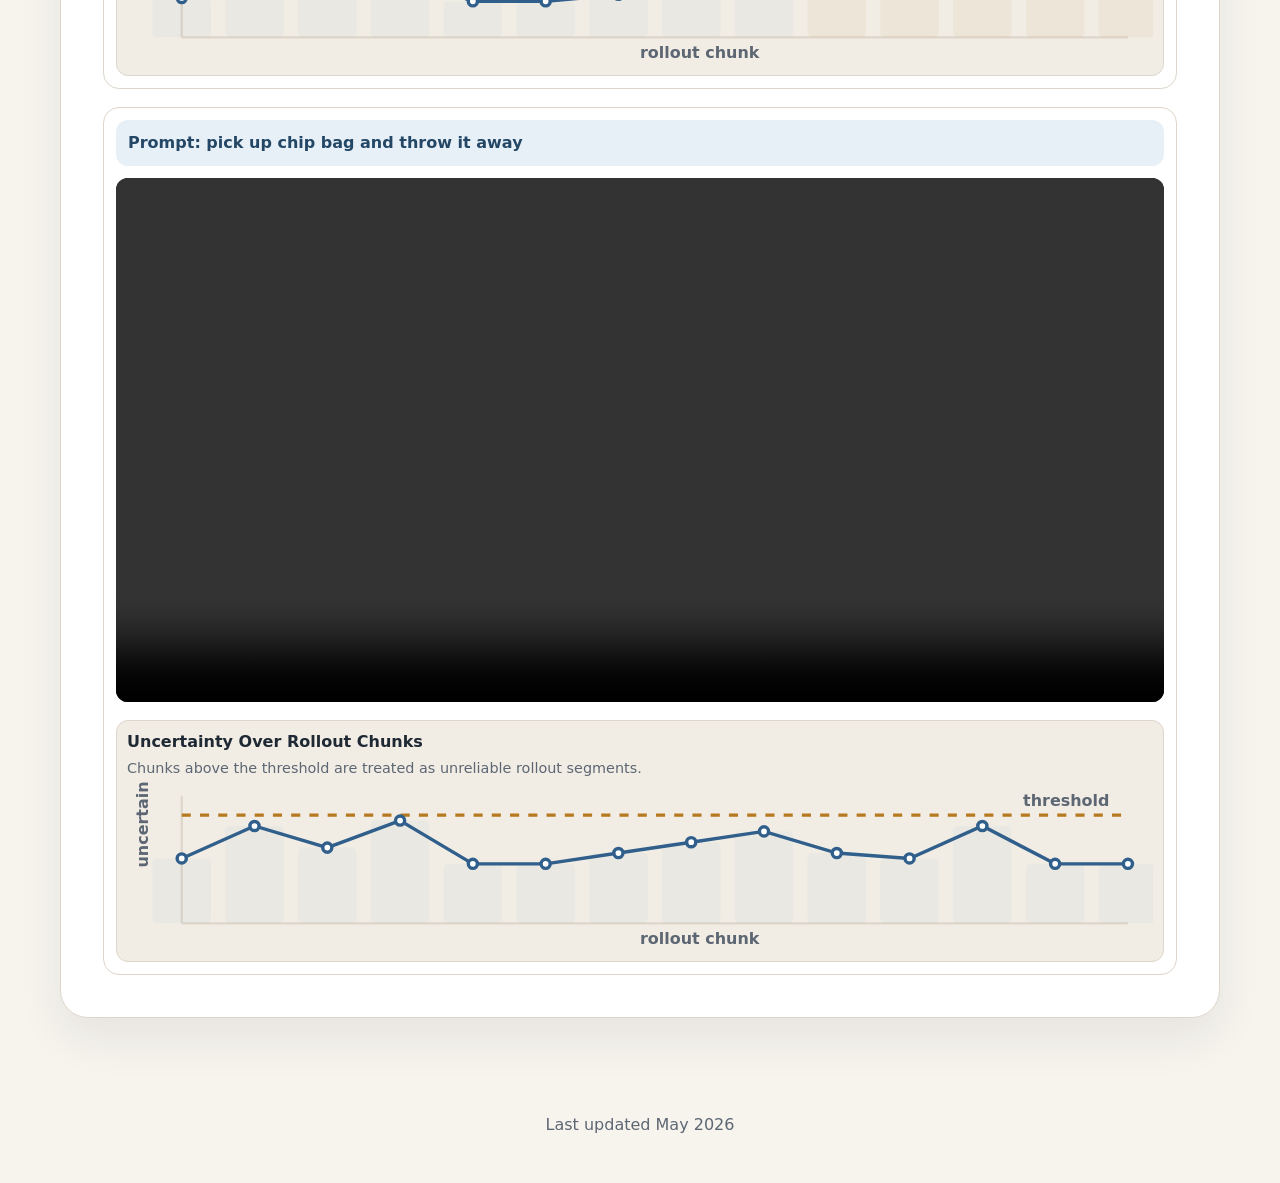
==== commit 35558ee8: "update" ====
--- a/index.html
+++ b/index.html
@@ -8,7 +8,7 @@
       content="Project page for SC3-Eval: Evaluating Robot Foundation Models via Self-Consistent Video Generation."
     >
     <title>SC3-Eval | Project Page</title>
-    <link rel="stylesheet" href="styles.css">
+    <link rel="stylesheet" href="styles.css?v=20260615-outcomes">
   </head>
   <body>
     <header class="site-hero">
@@ -157,11 +157,26 @@
         </div>
         <div class="rollout-groups" aria-label="Policy evaluation rollout videos">
           <div class="rollout-group">
-            <h3>Pick up yellow cup and put it in bin</h3>
+            <h3>Pick up white bowl and put it in the blue trash can</h3>
             <div class="video-grid">
               <figure class="video-card combined-video-card">
+                <table class="outcome-table" aria-label="White bowl rollout outcome annotations">
+                  <thead>
+                    <tr>
+                      <th>Rollout</th>
+                      <th>Language following</th>
+                      <th>Object lifting</th>
+                      <th>Object placing</th>
+                    </tr>
+                  </thead>
+                  <tbody>
+                    <tr class="outcome-row real-world"><th>GT</th><td class="is-pass">v</td><td class="is-pass">v</td><td class="is-fail">x</td></tr>
+                    <tr class="outcome-row offline-model"><th>Offline</th><td class="is-pass">v</td><td class="is-pass">v</td><td class="is-fail">x</td></tr>
+                    <tr class="outcome-row online-model"><th>Online</th><td class="is-pass">v</td><td class="is-pass">v</td><td class="is-fail">x</td></tr>
+                  </tbody>
+                </table>
                 <video controls preload="metadata">
-                  <source src="assets/rollouts_combined/pick_up_yellow_cup_and_put_it_in_bin.mp4" type="video/mp4">
+                  <source src="assets/rollouts_combined/pick_up_white_bowl_and_put_white_bowl_in_the_blue_trash_can.mp4" type="video/mp4">
                 </video>
               </figure>
             </div>
@@ -170,6 +185,21 @@
             <h3>Pick up spoon and put it in the blue trash can</h3>
             <div class="video-grid">
               <figure class="video-card combined-video-card">
+                <table class="outcome-table" aria-label="Spoon rollout outcome annotations">
+                  <thead>
+                    <tr>
+                      <th>Rollout</th>
+                      <th>Language following</th>
+                      <th>Object lifting</th>
+                      <th>Object placing</th>
+                    </tr>
+                  </thead>
+                  <tbody>
+                    <tr class="outcome-row real-world"><th>GT</th><td class="is-pass">v</td><td class="is-fail">x</td><td class="is-fail">x</td></tr>
+                    <tr class="outcome-row offline-model"><th>Offline</th><td class="is-pass">v</td><td class="is-fail">x</td><td class="is-fail">x</td></tr>
+                    <tr class="outcome-row online-model"><th>Online</th><td class="is-pass">v</td><td class="is-fail">x</td><td class="is-fail">x</td></tr>
+                  </tbody>
+                </table>
                 <video controls preload="metadata">
                   <source src="assets/rollouts_combined/pick_up_spoon_and_put_spoon_in_the_blue_trash_can.mp4" type="video/mp4">
                 </video>
@@ -177,11 +207,26 @@
             </div>
           </div>
           <div class="rollout-group">
-            <h3>Pick up chopstick and put it in the blue trash can</h3>
+            <h3>Pick up plastic container and throw it away</h3>
             <div class="video-grid">
               <figure class="video-card combined-video-card">
+                <table class="outcome-table" aria-label="Plastic container rollout outcome annotations">
+                  <thead>
+                    <tr>
+                      <th>Rollout</th>
+                      <th>Language following</th>
+                      <th>Object lifting</th>
+                      <th>Object placing</th>
+                    </tr>
+                  </thead>
+                  <tbody>
+                    <tr class="outcome-row real-world"><th>GT</th><td class="is-pass">v</td><td class="is-pass">v</td><td class="is-pass">v</td></tr>
+                    <tr class="outcome-row offline-model"><th>Offline</th><td class="is-pass">v</td><td class="is-pass">v</td><td class="is-pass">v</td></tr>
+                    <tr class="outcome-row online-model"><th>Online</th><td class="is-pass">v</td><td class="is-pass">v</td><td class="is-pass">v</td></tr>
+                  </tbody>
+                </table>
                 <video controls preload="metadata">
-                  <source src="assets/rollouts_combined/pick_up_chopstick_and_put_chopstick_in_the_blue_trash_can.mp4" type="video/mp4">
+                  <source src="assets/rollouts_combined/pick_up_plastic_container_and_throw_it_away.mp4" type="video/mp4">
                 </video>
               </figure>
             </div>
@@ -190,6 +235,21 @@
             <h3>Pick up foil tray and throw it away</h3>
             <div class="video-grid">
               <figure class="video-card combined-video-card">
+                <table class="outcome-table" aria-label="Foil tray rollout outcome annotations">
+                  <thead>
+                    <tr>
+                      <th>Rollout</th>
+                      <th>Language following</th>
+                      <th>Object lifting</th>
+                      <th>Object placing</th>
+                    </tr>
+                  </thead>
+                  <tbody>
+                    <tr class="outcome-row real-world"><th>GT</th><td class="is-pass">v</td><td class="is-pass">v</td><td class="is-pass">v</td></tr>
+                    <tr class="outcome-row offline-model"><th>Offline</th><td class="is-pass">v</td><td class="is-pass">v</td><td class="is-pass">v</td></tr>
+                    <tr class="outcome-row online-model"><th>Online</th><td class="is-pass">v</td><td class="is-pass">v</td><td class="is-pass">v</td></tr>
+                  </tbody>
+                </table>
                 <video controls preload="metadata">
                   <source src="assets/rollouts_combined/pick_up_foil_tray_and_throw_it_away.mp4" type="video/mp4">
                 </video>
@@ -302,7 +362,7 @@
     <footer class="site-footer">
       <div class="container">
         <p>
-          Anonymous submission &middot; Last updated May 2026
+          Last updated May 2026
         </p>
       </div>
     </footer>
--- a/styles.css
+++ b/styles.css
@@ -226,6 +226,26 @@
   margin: 0 auto 26px;
 }
 
+.figure-placeholder {
+  display: grid;
+  min-height: 260px;
+  place-items: center;
+  border: 1px dashed #aeb8c2;
+  border-radius: 22px;
+  background:
+    linear-gradient(135deg, rgba(49, 95, 140, 0.12), transparent),
+    var(--surface-muted);
+  color: var(--muted);
+  font-weight: 800;
+  letter-spacing: 0.03em;
+  text-transform: uppercase;
+}
+
+.figure-placeholder.large {
+  min-height: clamp(280px, 44vw, 480px);
+  margin-bottom: 30px;
+}
+
 .teaser-figure {
   margin: 0;
 }
@@ -245,6 +265,24 @@
   line-height: 1.45;
 }
 
+.card-grid {
+  display: grid;
+  grid-template-columns: repeat(3, minmax(0, 1fr));
+  gap: 18px;
+}
+
+.card {
+  padding: 24px;
+  border: 1px solid var(--border);
+  border-radius: 20px;
+  background: var(--surface-muted);
+}
+
+.card p {
+  margin-bottom: 0;
+  color: var(--muted);
+}
+
 .subsection-grid {
   display: grid;
   grid-template-columns: repeat(2, minmax(0, 1fr));
@@ -261,6 +299,10 @@
 
 .subsection-card p {
   color: var(--muted);
+}
+
+.section-figure {
+  margin-top: 24px;
 }
 
 .section-image {
@@ -270,6 +312,11 @@
   border: 1px solid var(--border);
   border-radius: 18px;
   background: var(--surface);
+}
+
+.compact-figure {
+  min-height: 220px;
+  margin-top: 18px;
 }
 
 .ablation-video-card {
@@ -494,6 +541,7 @@
 .video-card video {
   display: block;
   width: 100%;
+  margin-top: 12px;
   border: 4px solid var(--border);
   border-radius: 14px;
   background: #000000;
@@ -505,6 +553,62 @@
   font-size: 0.9rem;
 }
 
+.outcome-table {
+  width: 100%;
+  margin: 0 0 10px;
+  border-collapse: collapse;
+  table-layout: fixed;
+  border-top: 1px solid var(--border);
+  border-bottom: 1px solid var(--border);
+  color: var(--text);
+  font-size: 0.8rem;
+}
+
+.outcome-table th,
+.outcome-table td {
+  padding: 6px 8px;
+  border-bottom: 1px solid var(--border);
+  text-align: center;
+}
+
+.outcome-table th {
+  font-weight: 800;
+}
+
+.outcome-table thead th {
+  background: transparent;
+  color: var(--muted);
+  font-size: 0.74rem;
+  line-height: 1.25;
+}
+
+.outcome-table tbody th {
+  width: 22%;
+  text-align: left;
+}
+
+.outcome-table td {
+  font-weight: 800;
+}
+
+.outcome-table td.is-pass,
+.outcome-table td.is-fail {
+  text-transform: uppercase;
+}
+
+.outcome-table td.is-pass {
+  color: #276749;
+}
+
+.outcome-table td.is-fail {
+  color: #9b2c2c;
+}
+
+.outcome-table tr:last-child th,
+.outcome-table tr:last-child td {
+  border-bottom: 0;
+}
+
 .resource-list {
   display: grid;
   gap: 14px;
@@ -527,6 +631,21 @@
 
 .resource-list span {
   color: var(--muted);
+}
+
+pre {
+  overflow-x: auto;
+  margin: 18px 0 0;
+  padding: 22px;
+  border-radius: 18px;
+  background: #17202a;
+  color: #edf4f7;
+  font-size: 0.92rem;
+  line-height: 1.55;
+}
+
+code {
+  font-family: "SFMono-Regular", Consolas, "Liberation Mono", monospace;
 }
 
 .site-footer {
@@ -561,6 +680,7 @@
     border-radius: 22px;
   }
 
+  .card-grid,
   .subsection-grid,
   .comparison-video-grid,
   .rollout-groups,
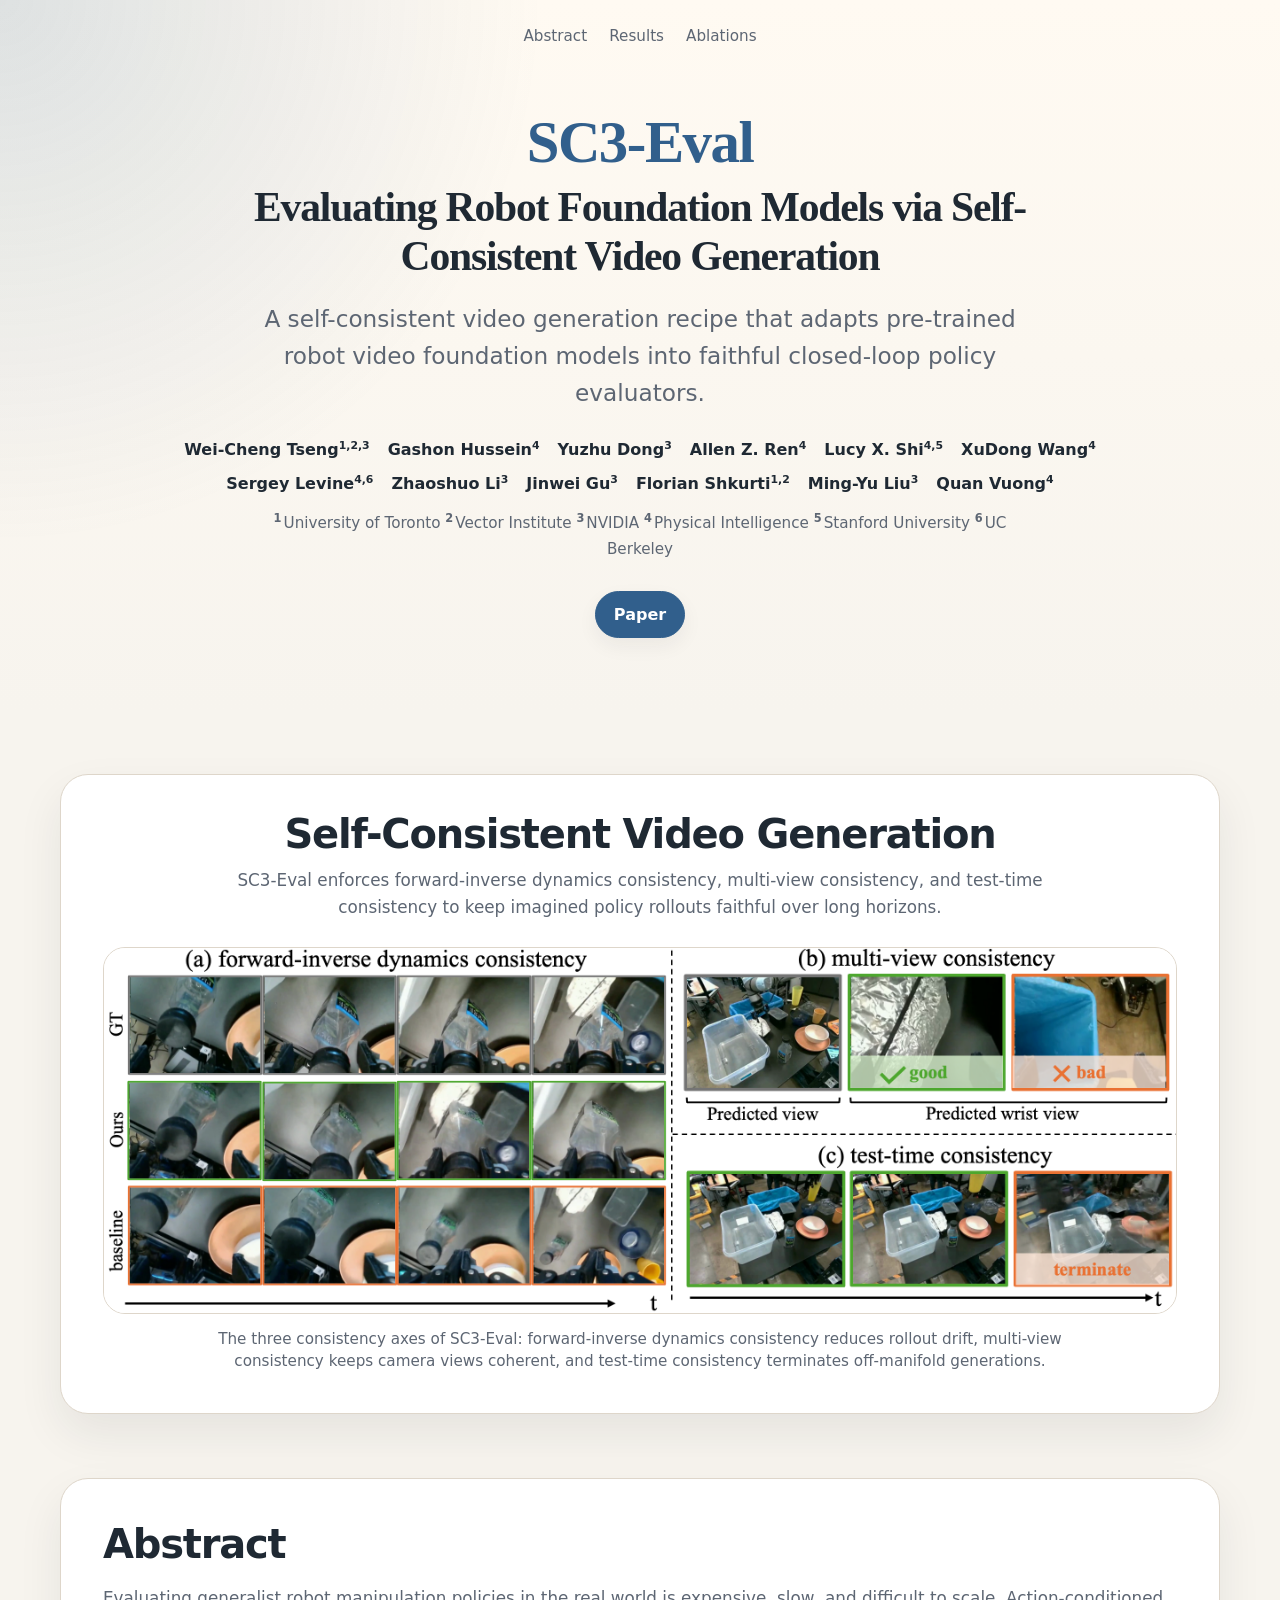
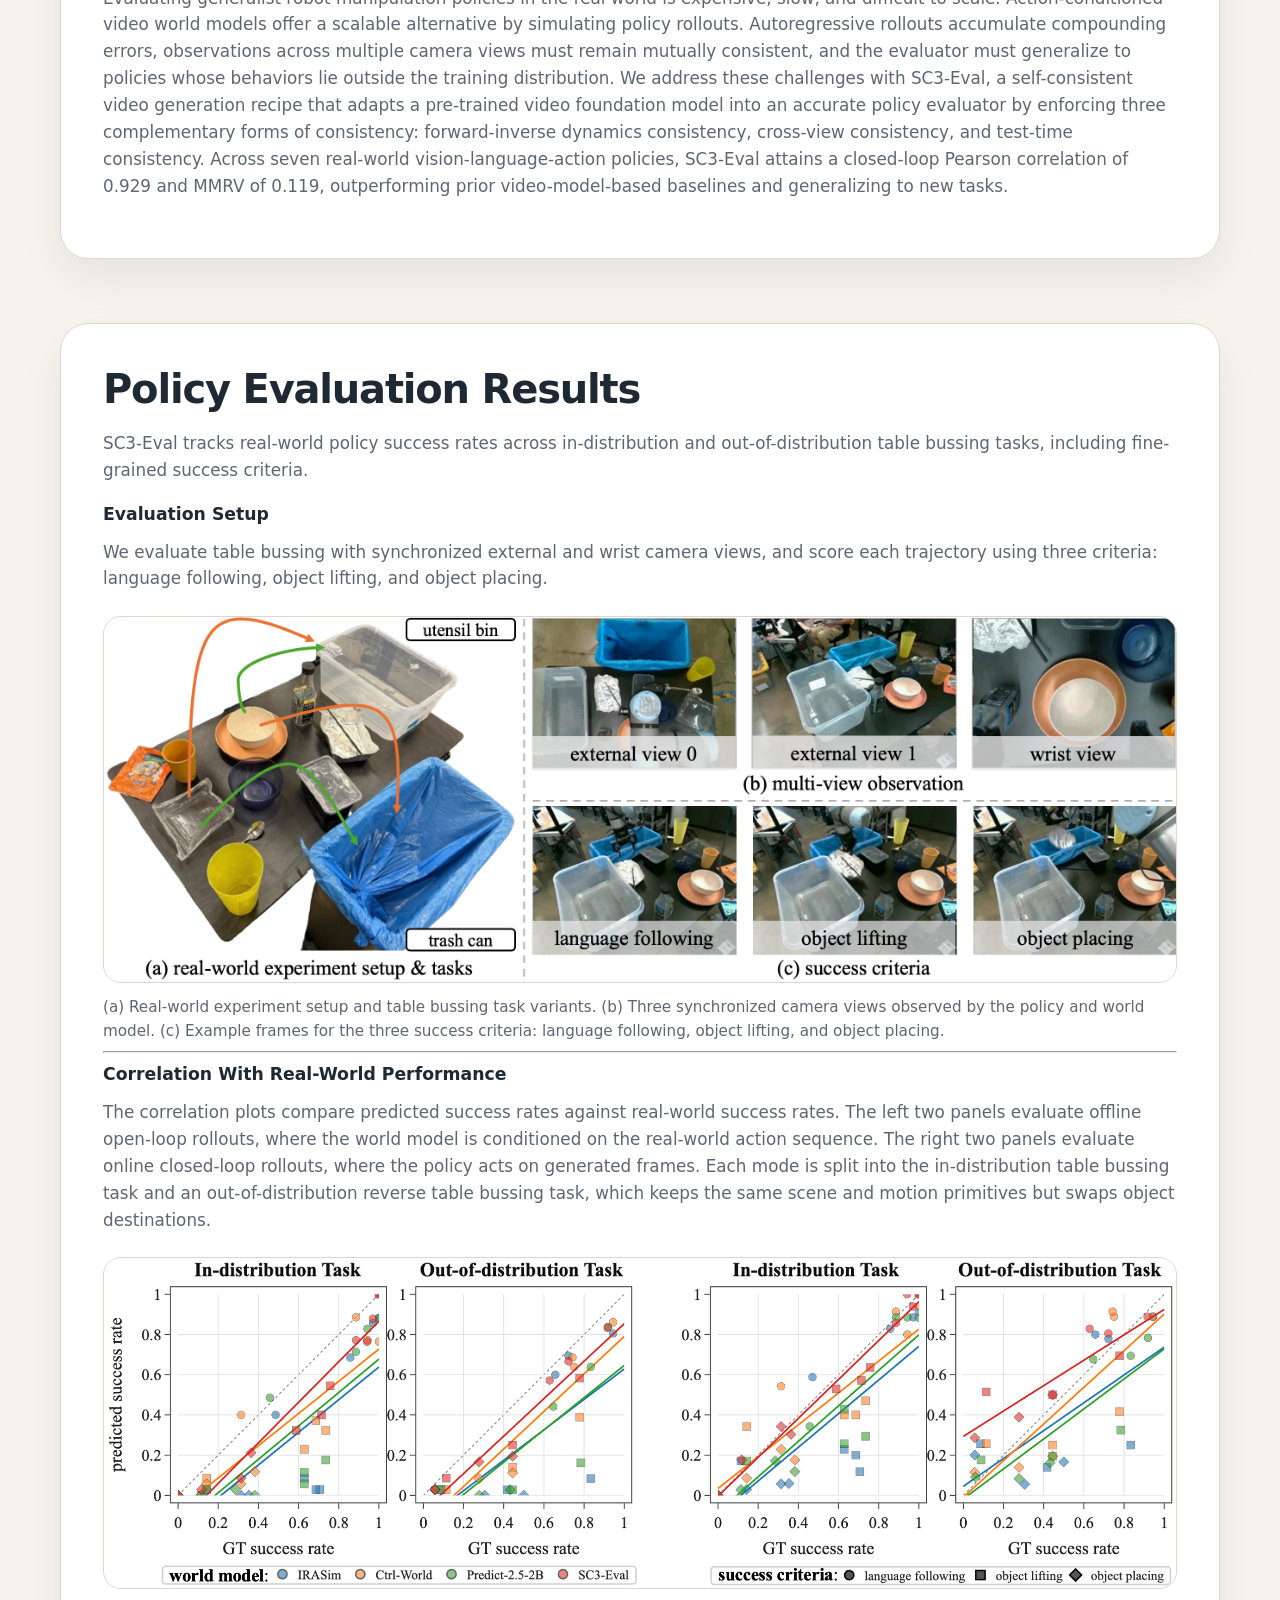
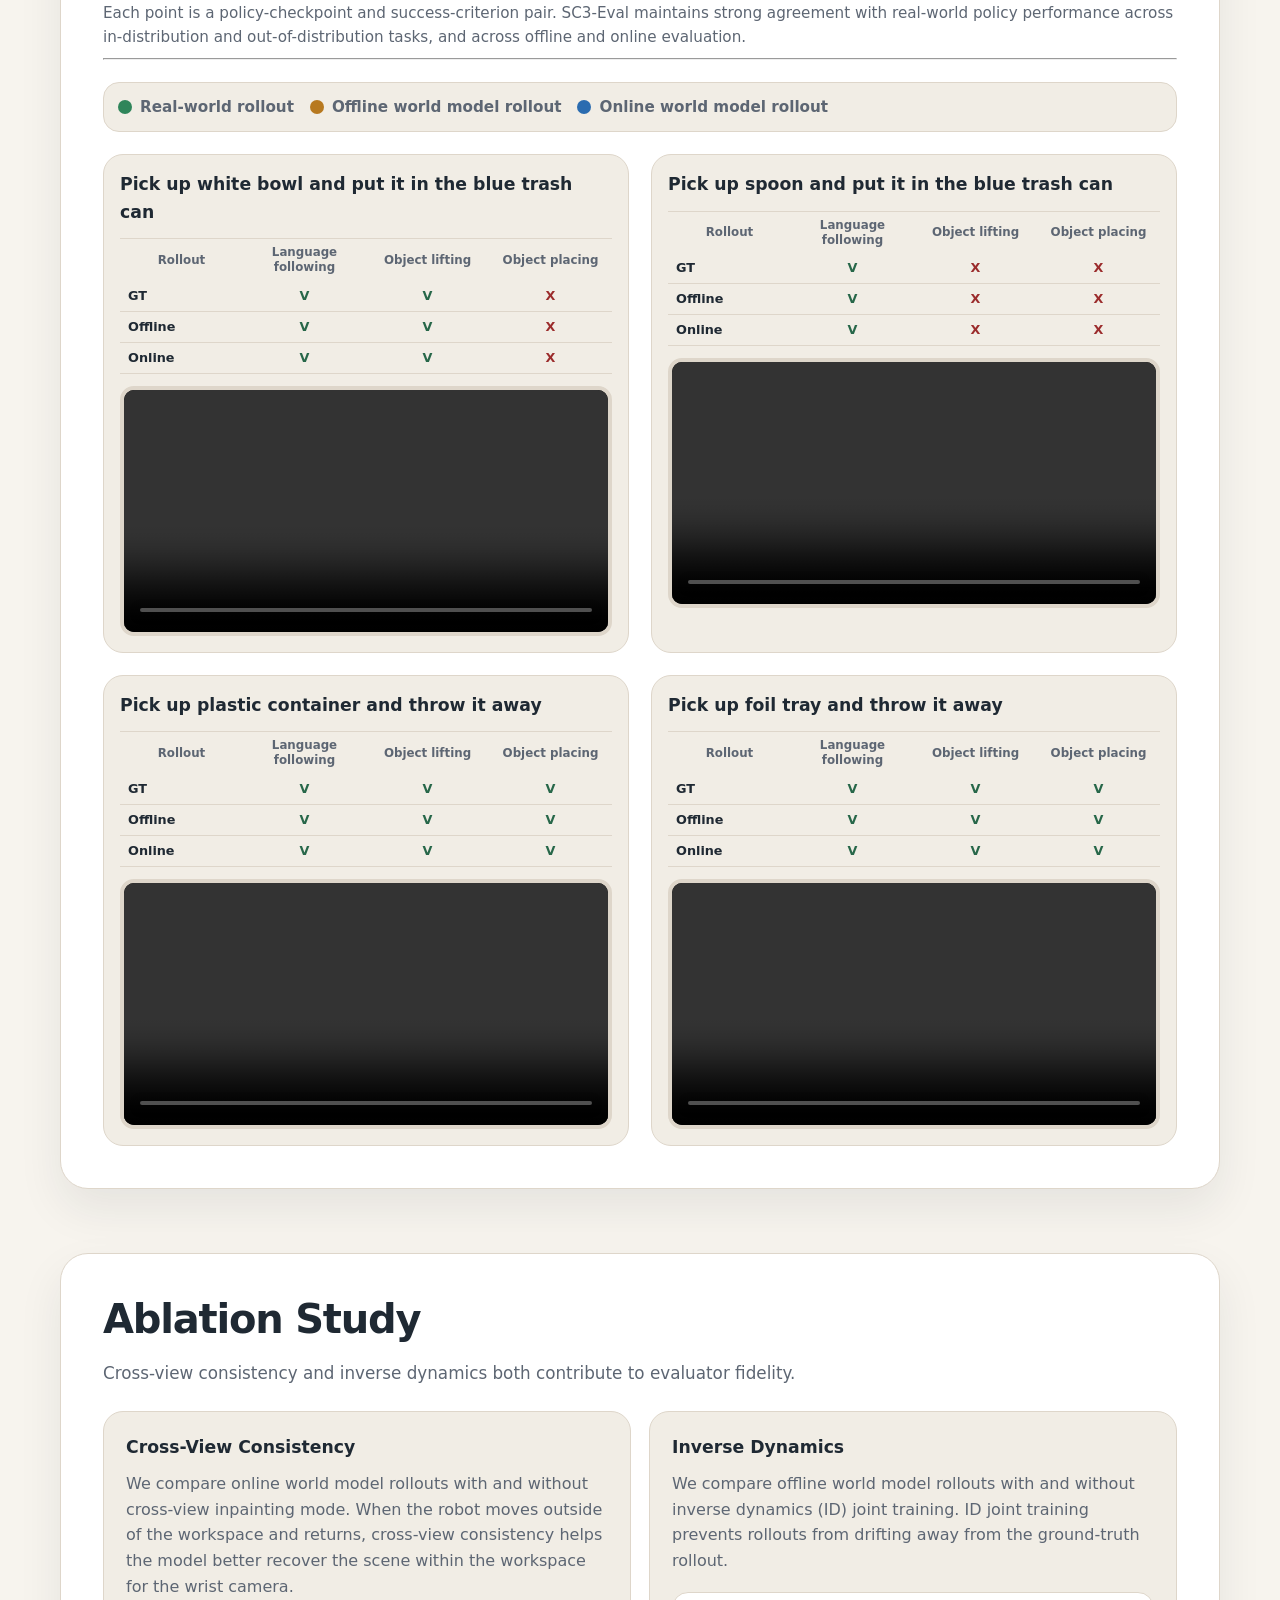
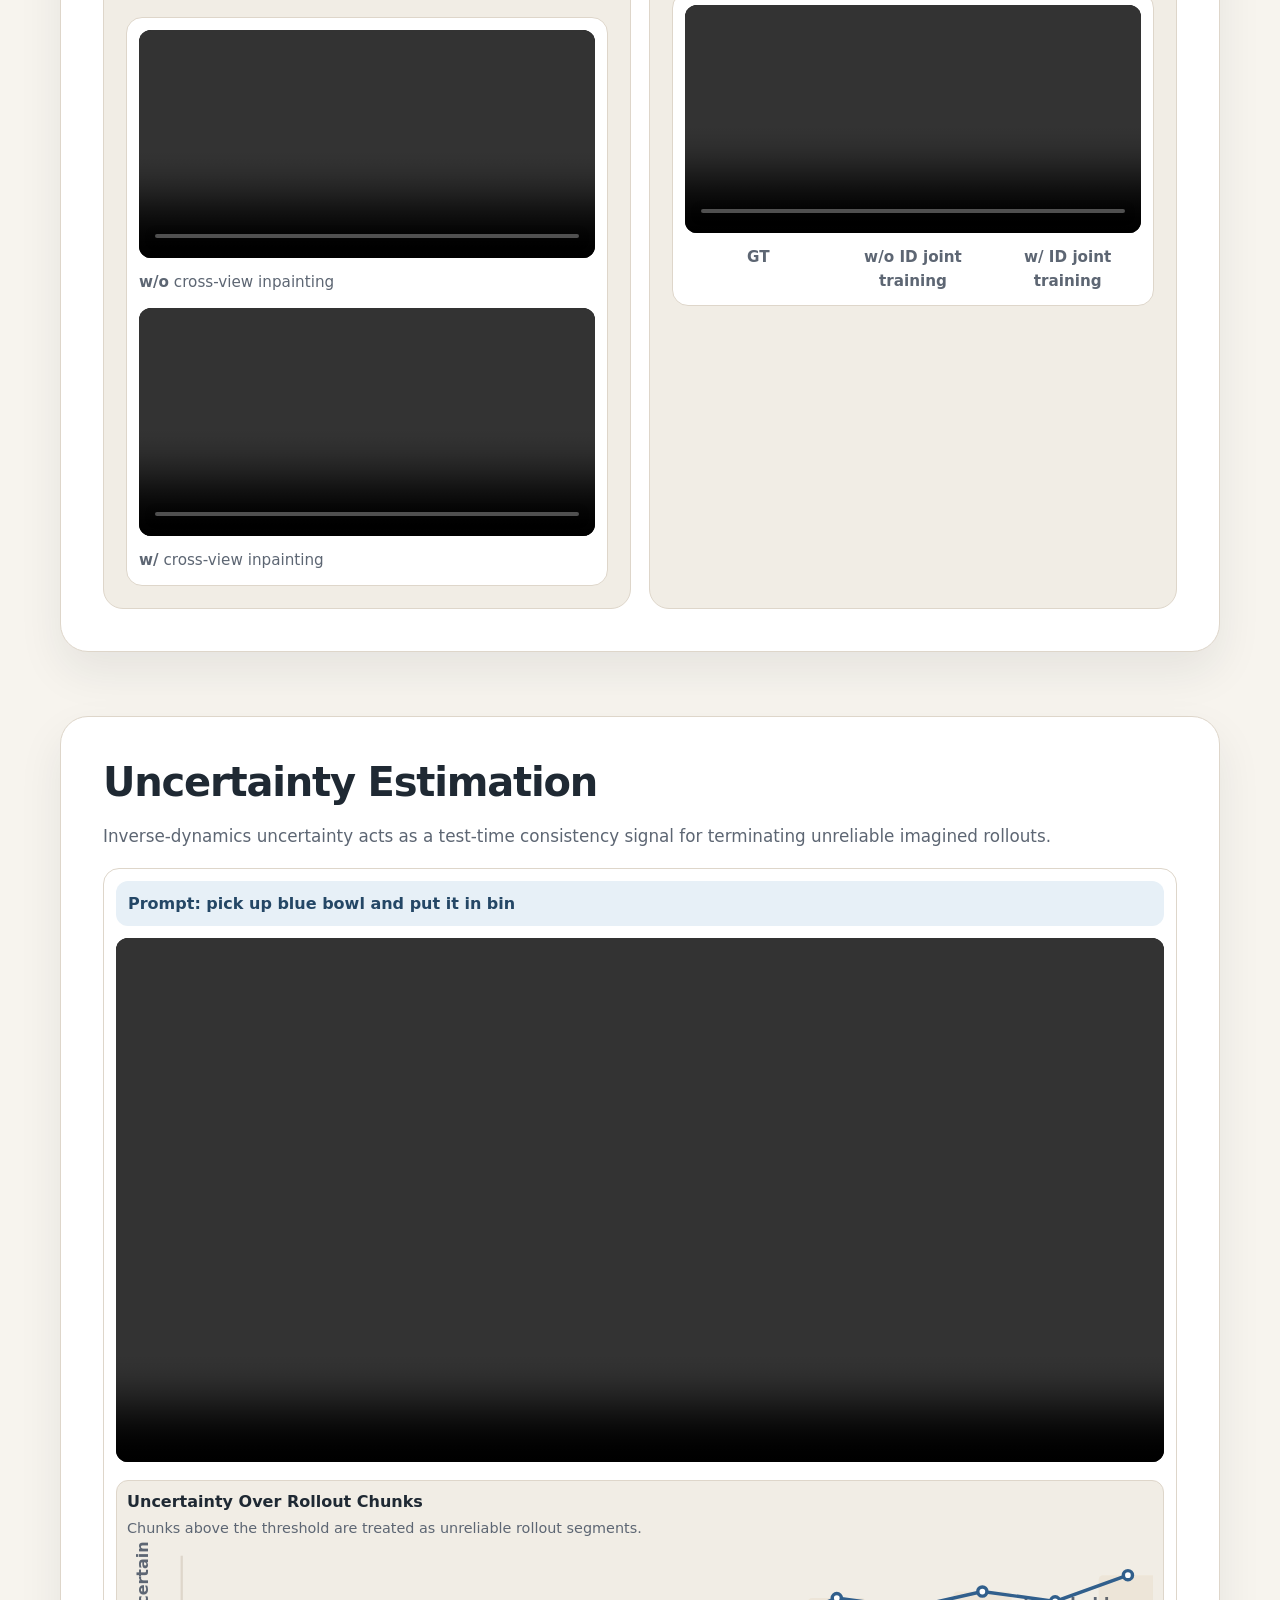
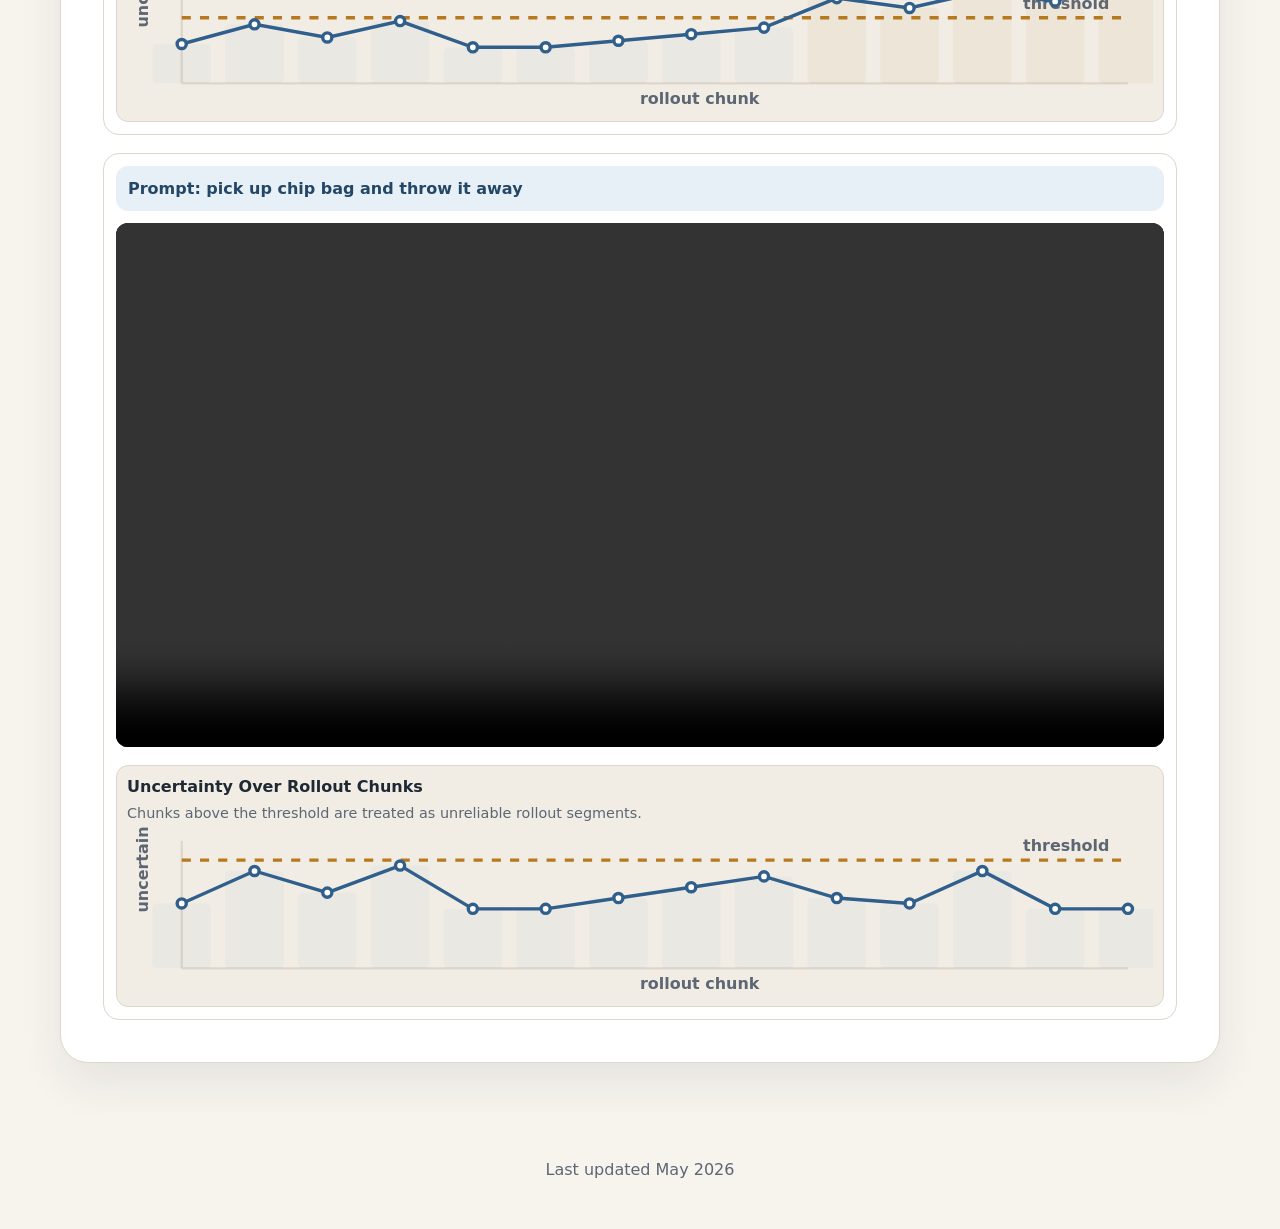
==== commit d2a3f541: "update" ====
--- a/index.html
+++ b/index.html
@@ -37,7 +37,7 @@
           <span>Sergey Levine<sup>4,6</sup></span>
           <span>Zhaoshuo Li<sup>3</sup></span>
           <span>Jinwei Gu<sup>3</sup></span>
-          <span>Florian Shkurti<sup>1,2,7</sup></span>
+          <span>Florian Shkurti<sup>1,2</sup></span>
           <span>Ming-Yu Liu<sup>3</sup></span>
           <span>Quan Vuong<sup>4</sup></span>
         </div>
@@ -48,8 +48,11 @@
           <sup>4</sup>Physical Intelligence
           <sup>5</sup>Stanford University
           <sup>6</sup>UC Berkeley
-          <sup>7</sup>Allen Institute for AI
-        </p>
+        </p>
+
+        <div class="button-row" aria-label="Project links">
+          <a class="button primary" href="https://arxiv.org/abs/2606.18610">Paper</a>
+        </div>
 
       </div>
     </header>
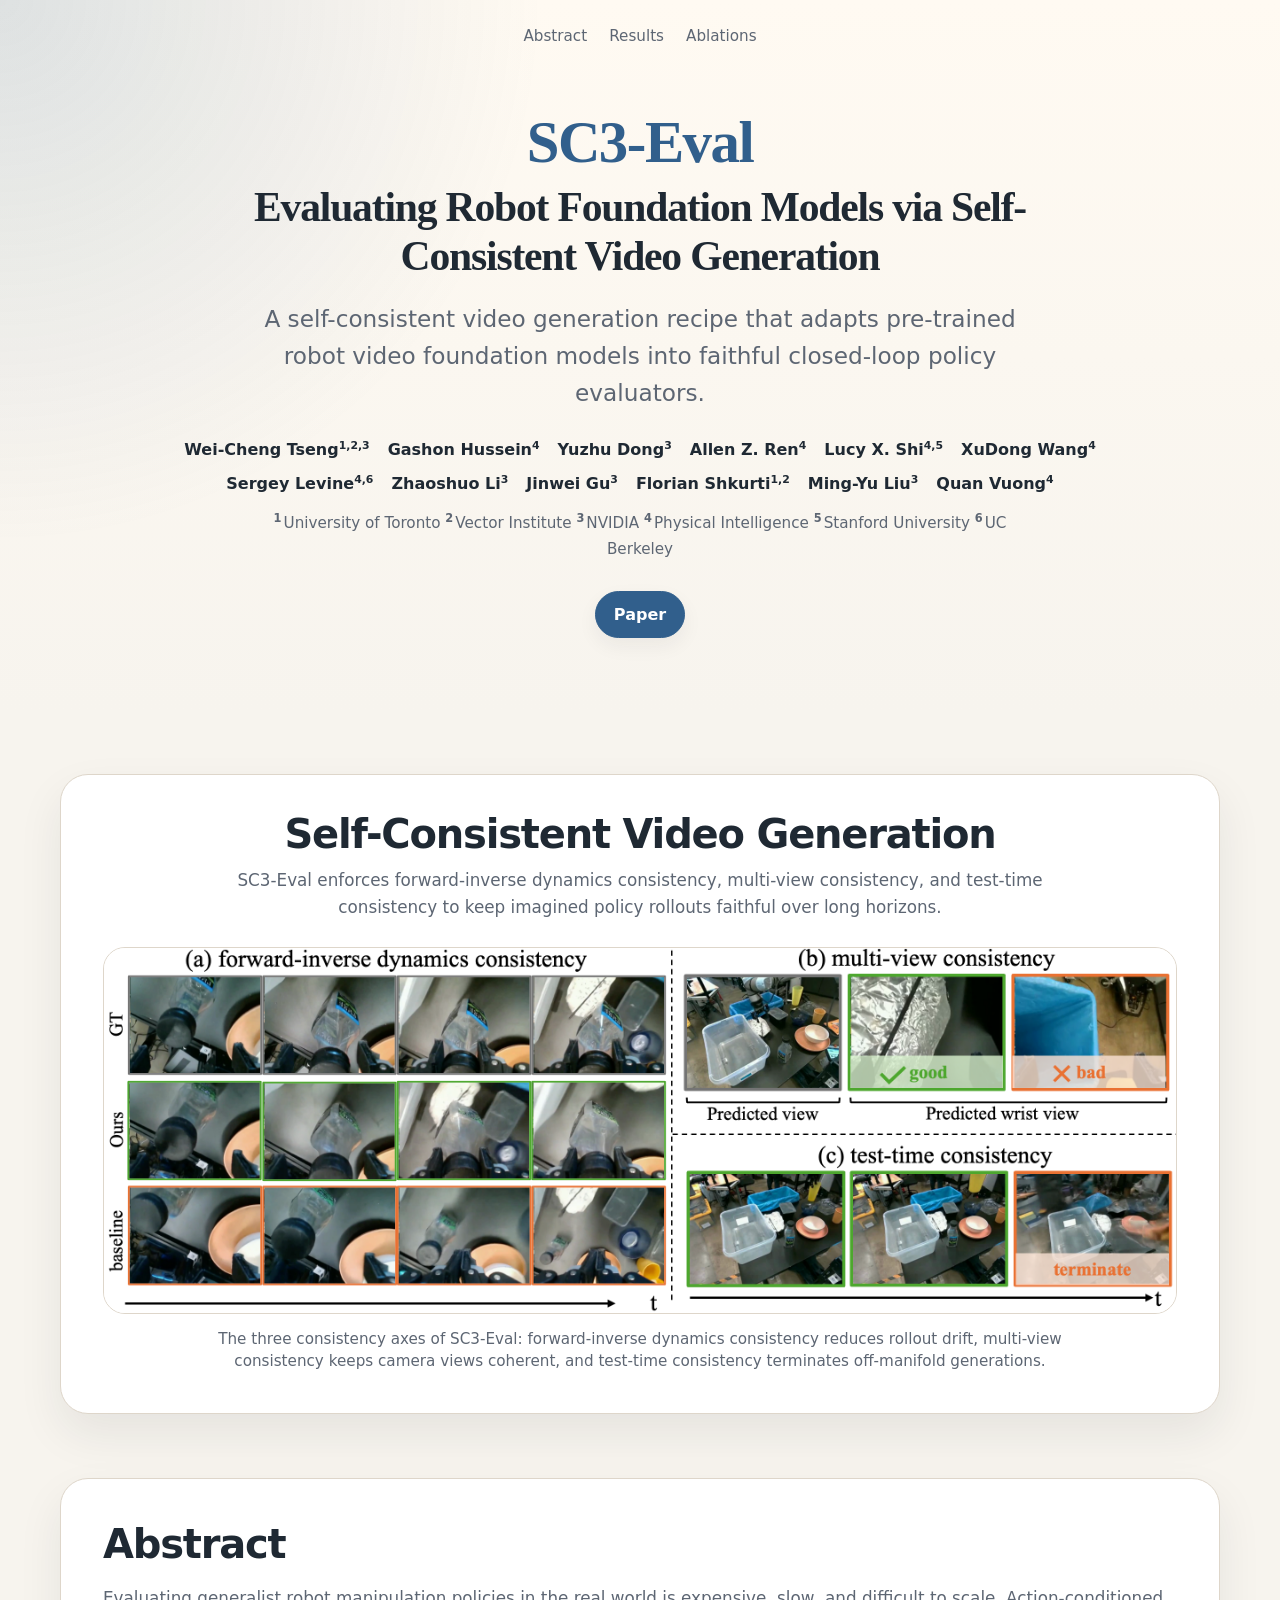
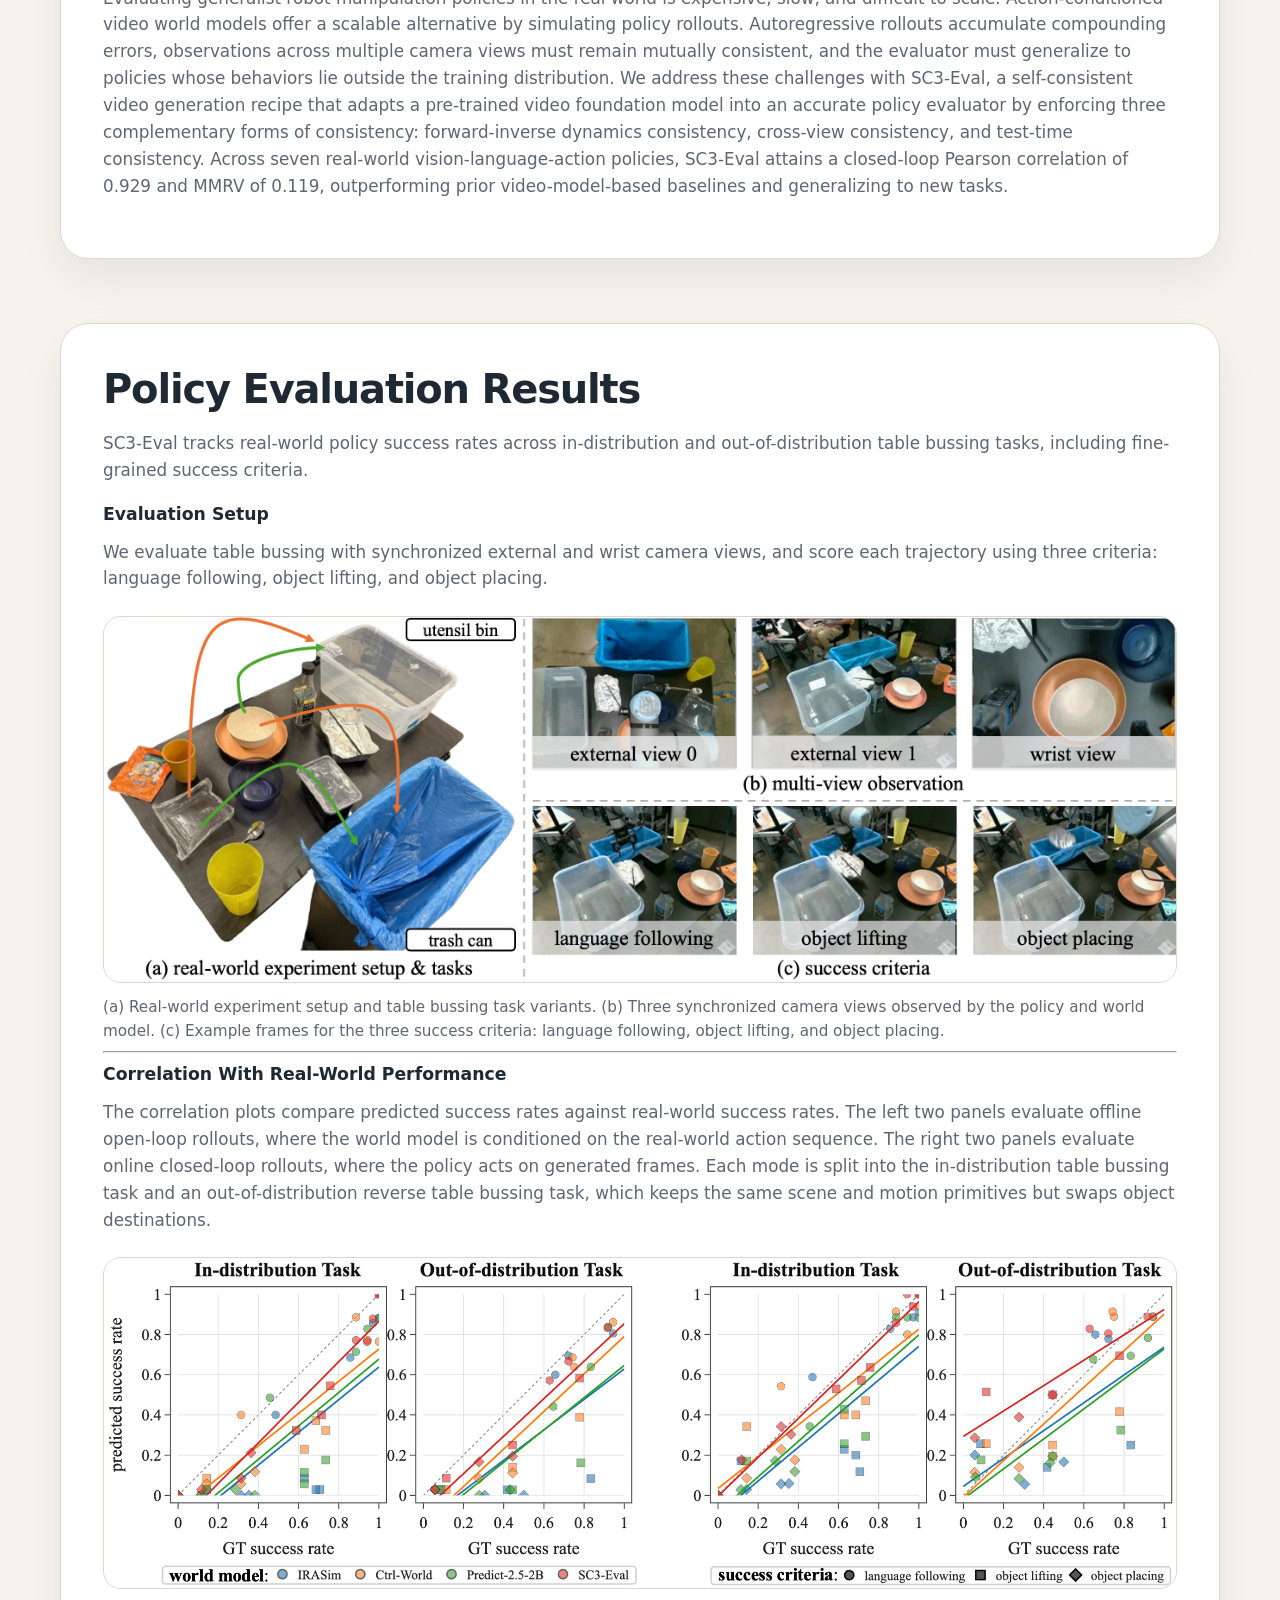
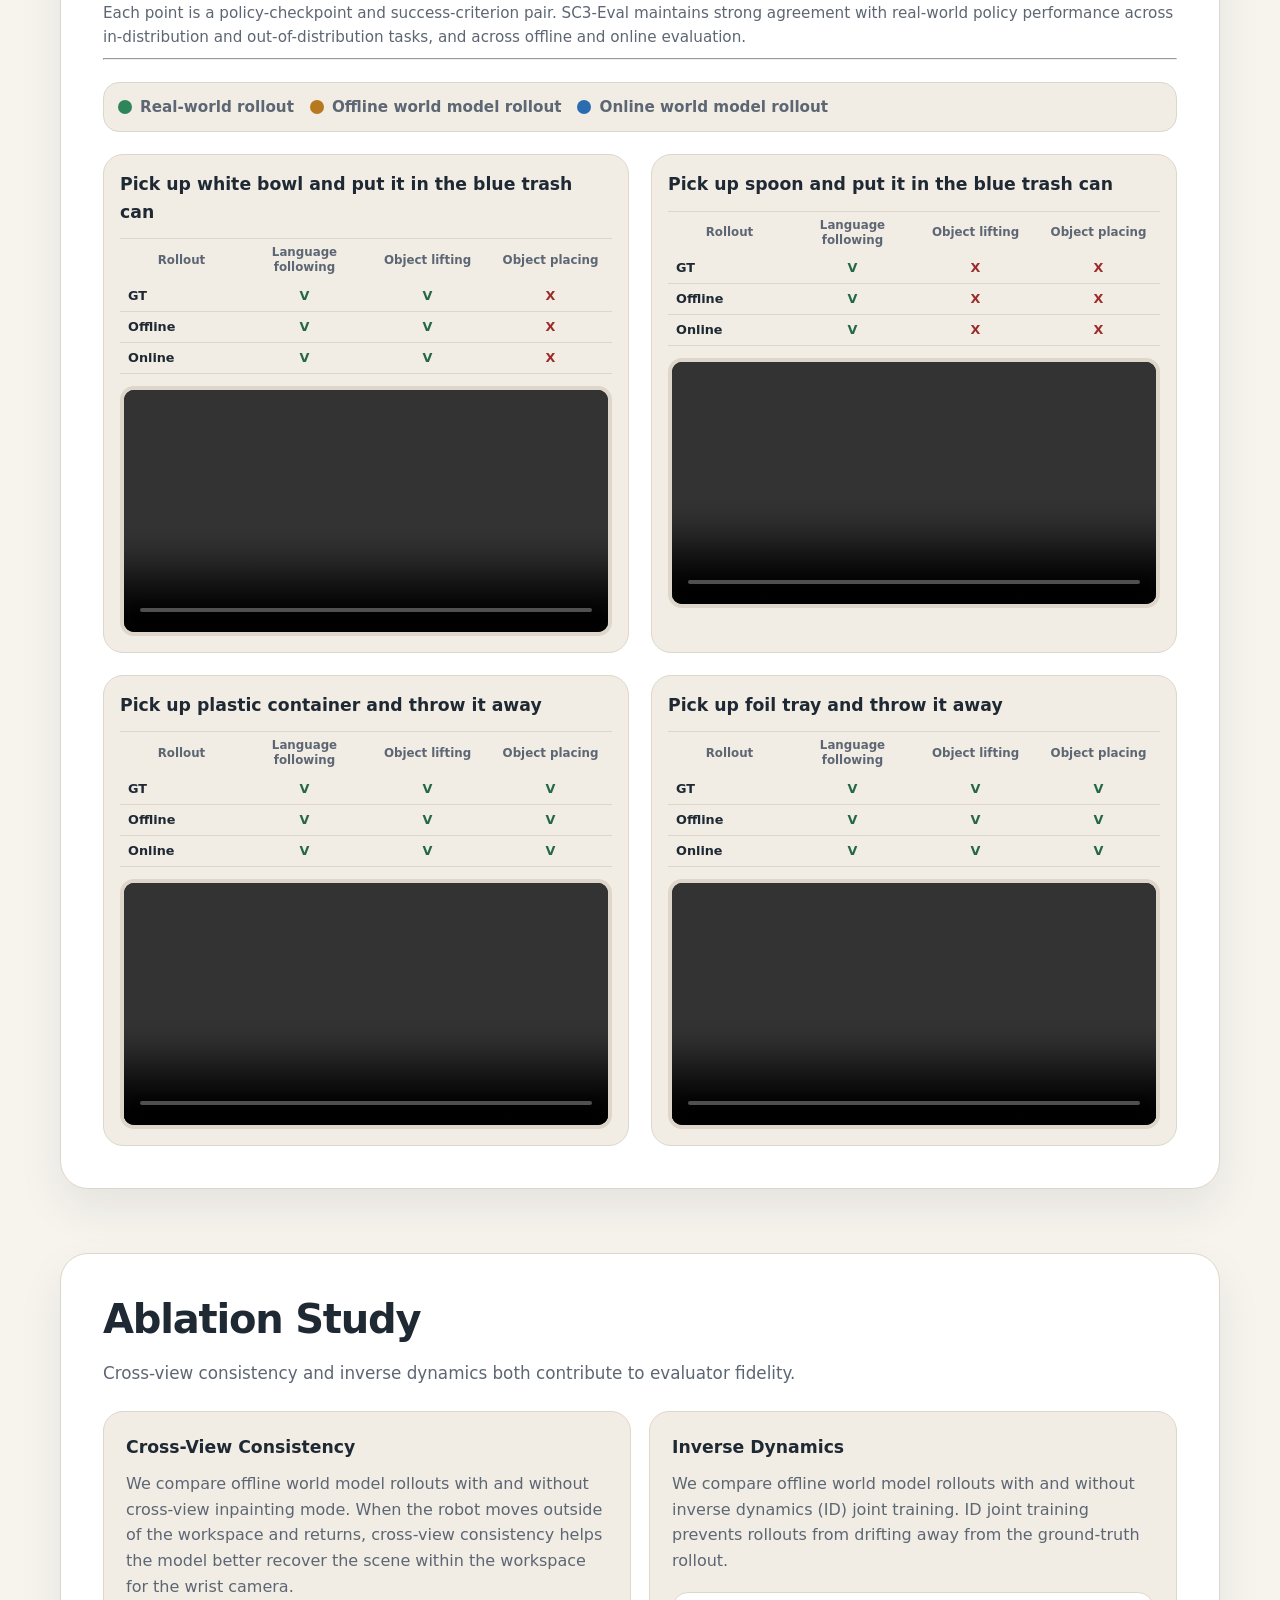
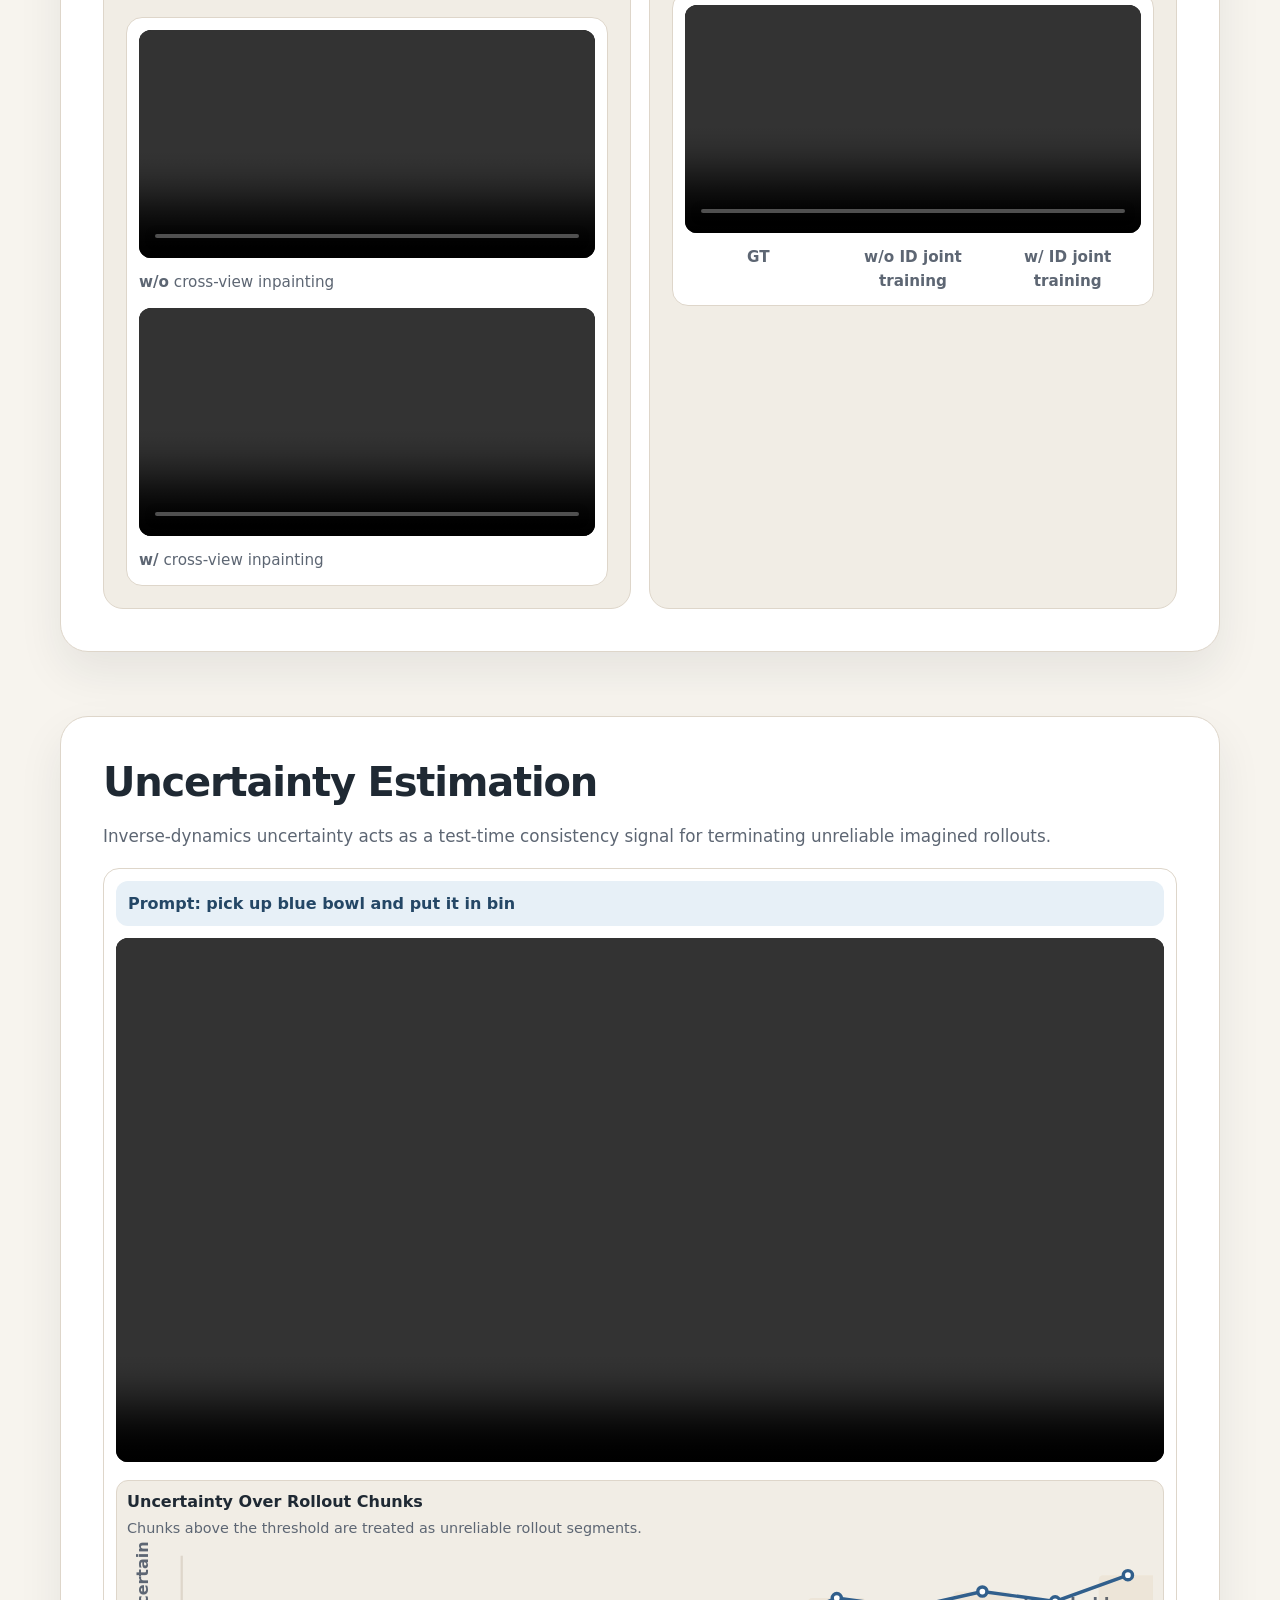
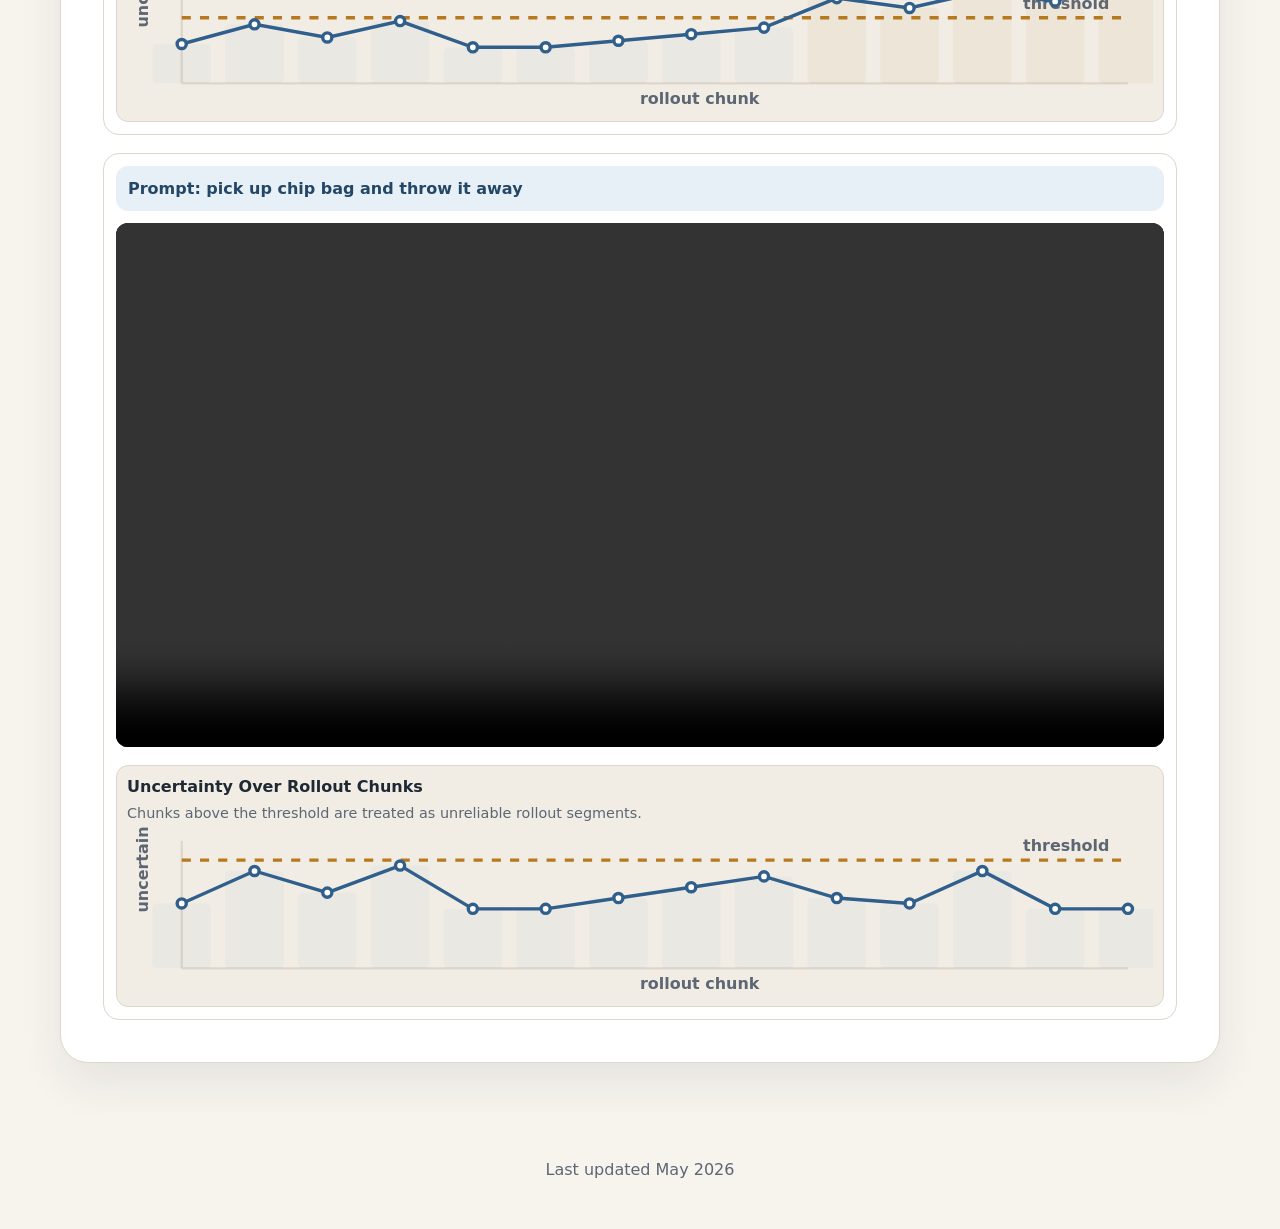
==== commit 1c0a6a8c: "update" ====
--- a/index.html
+++ b/index.html
@@ -272,7 +272,7 @@
           <article class="subsection-card">
             <h3>Cross-View Consistency</h3>
             <p>
-              We compare online world model rollouts with and without
+              We compare offline world model rollouts with and without
               cross-view inpainting mode. When the robot moves outside of the
               workspace and returns, cross-view consistency helps the model
               better recover the scene within the workspace for the wrist
